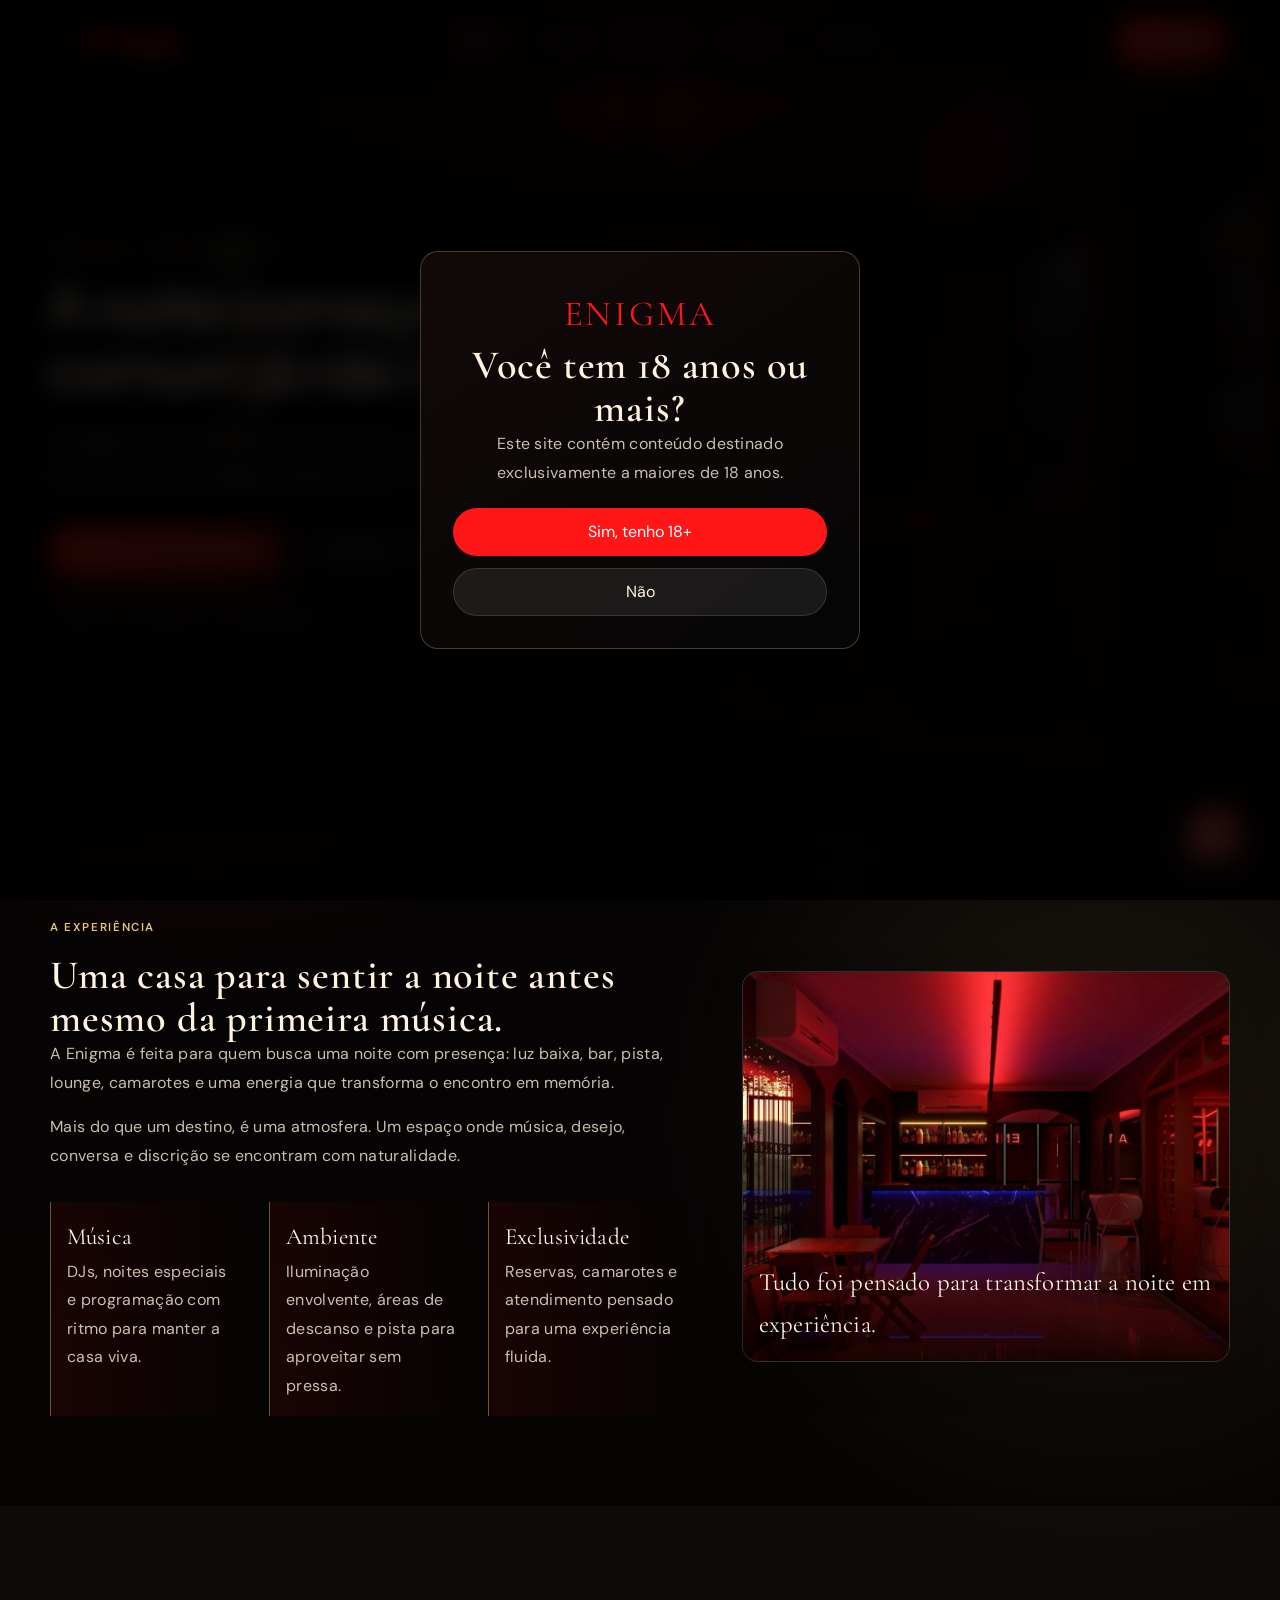
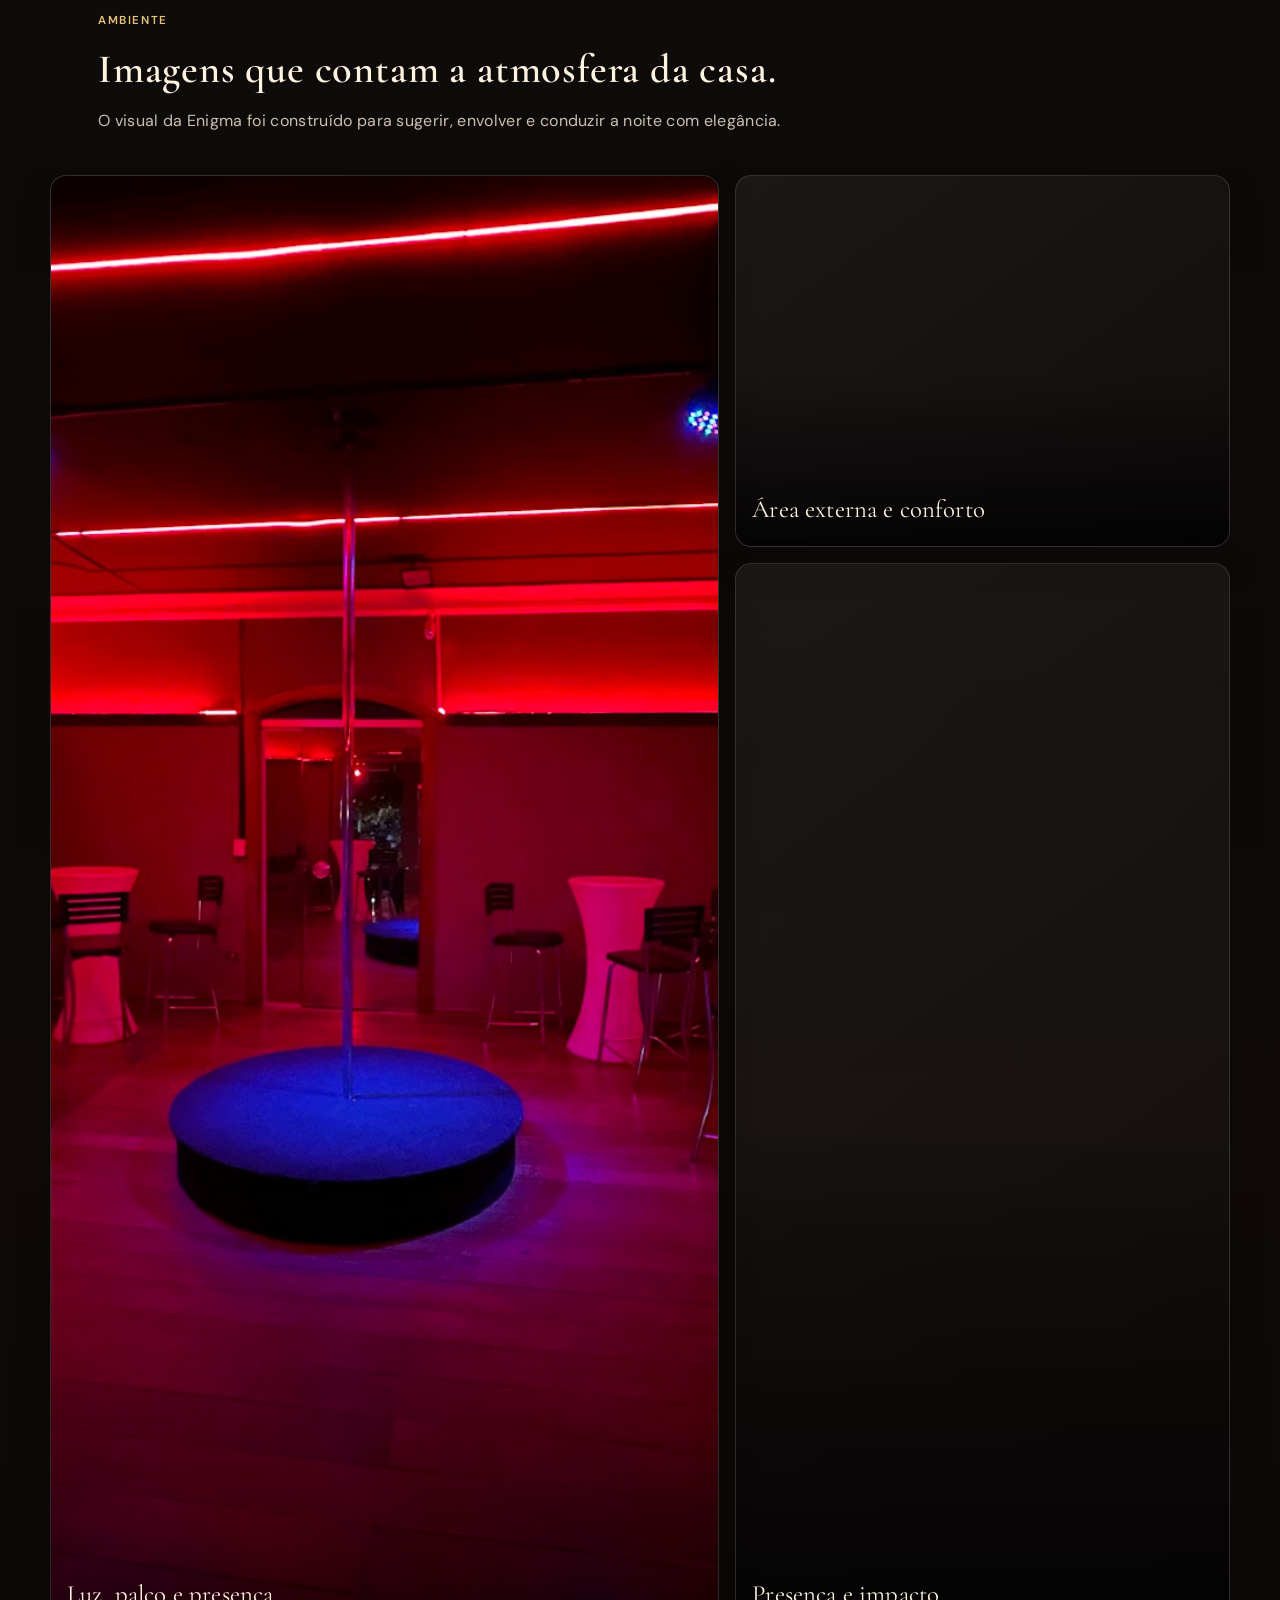
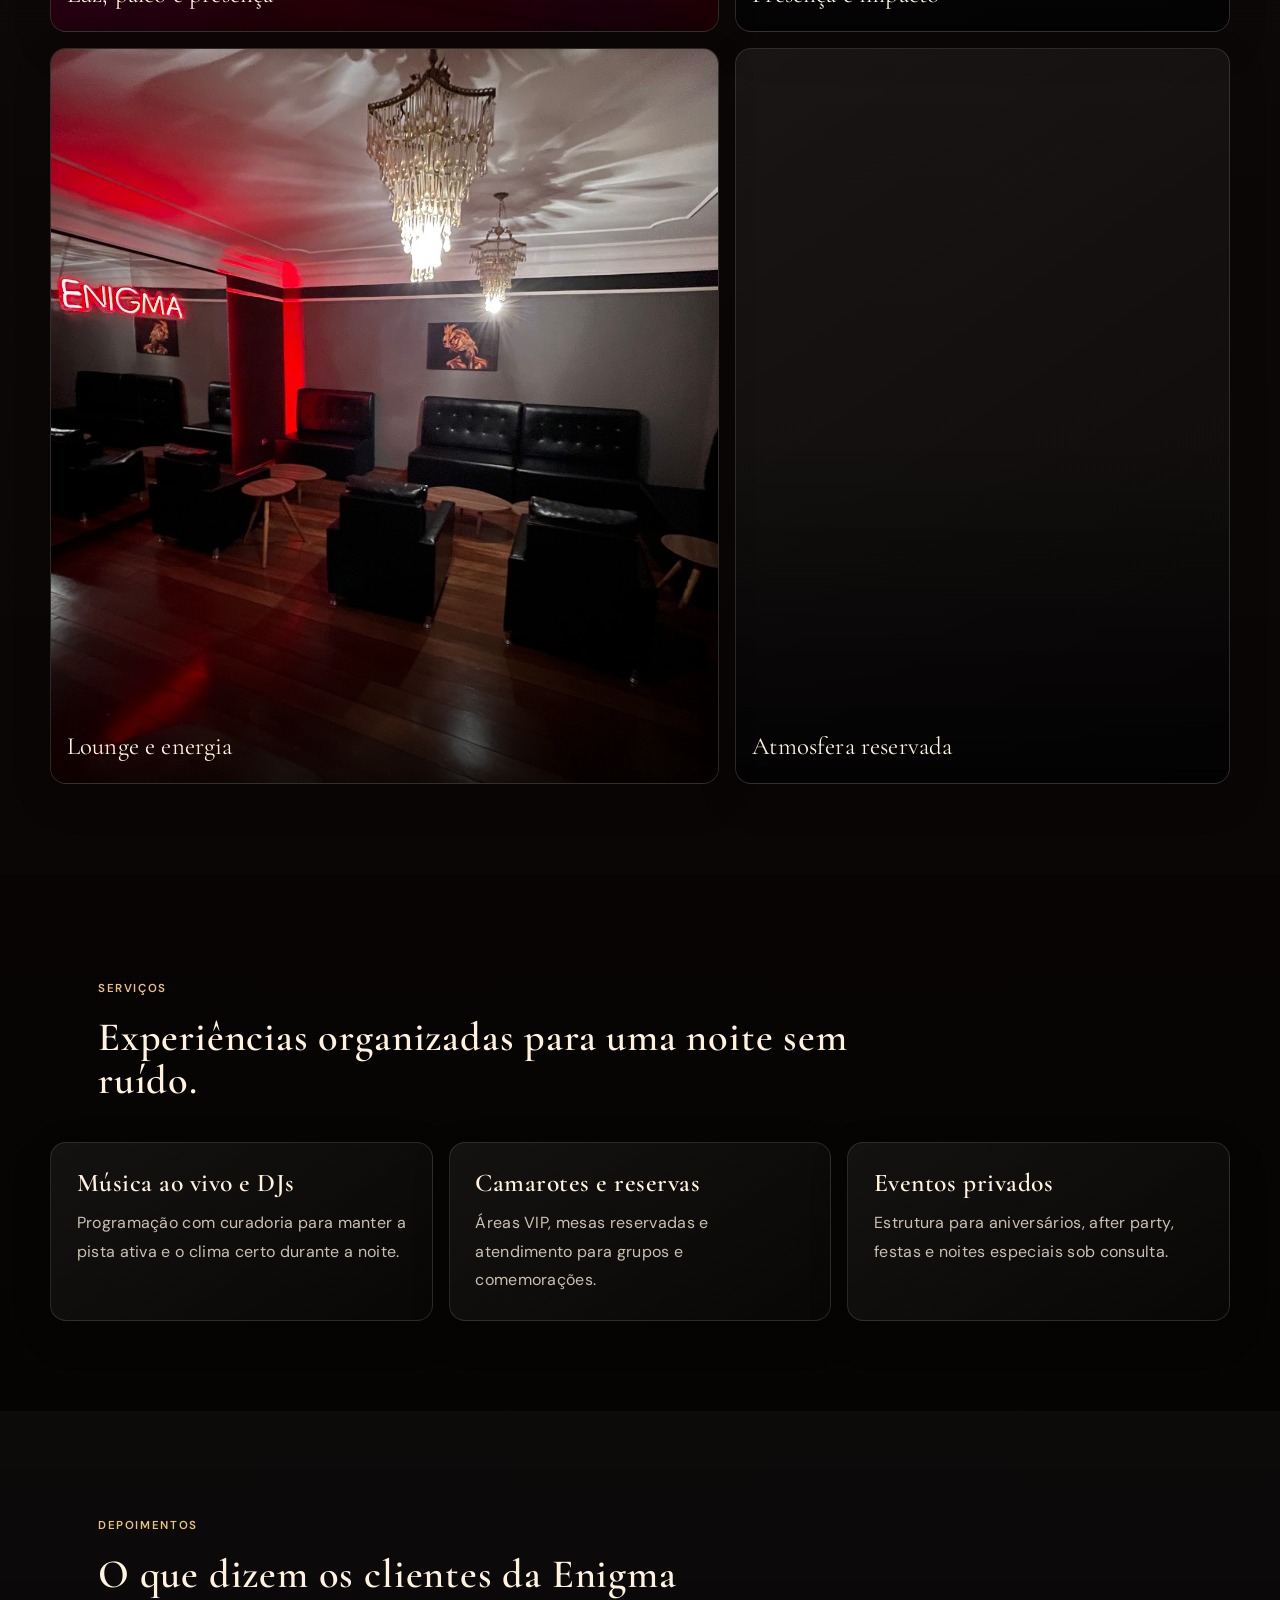
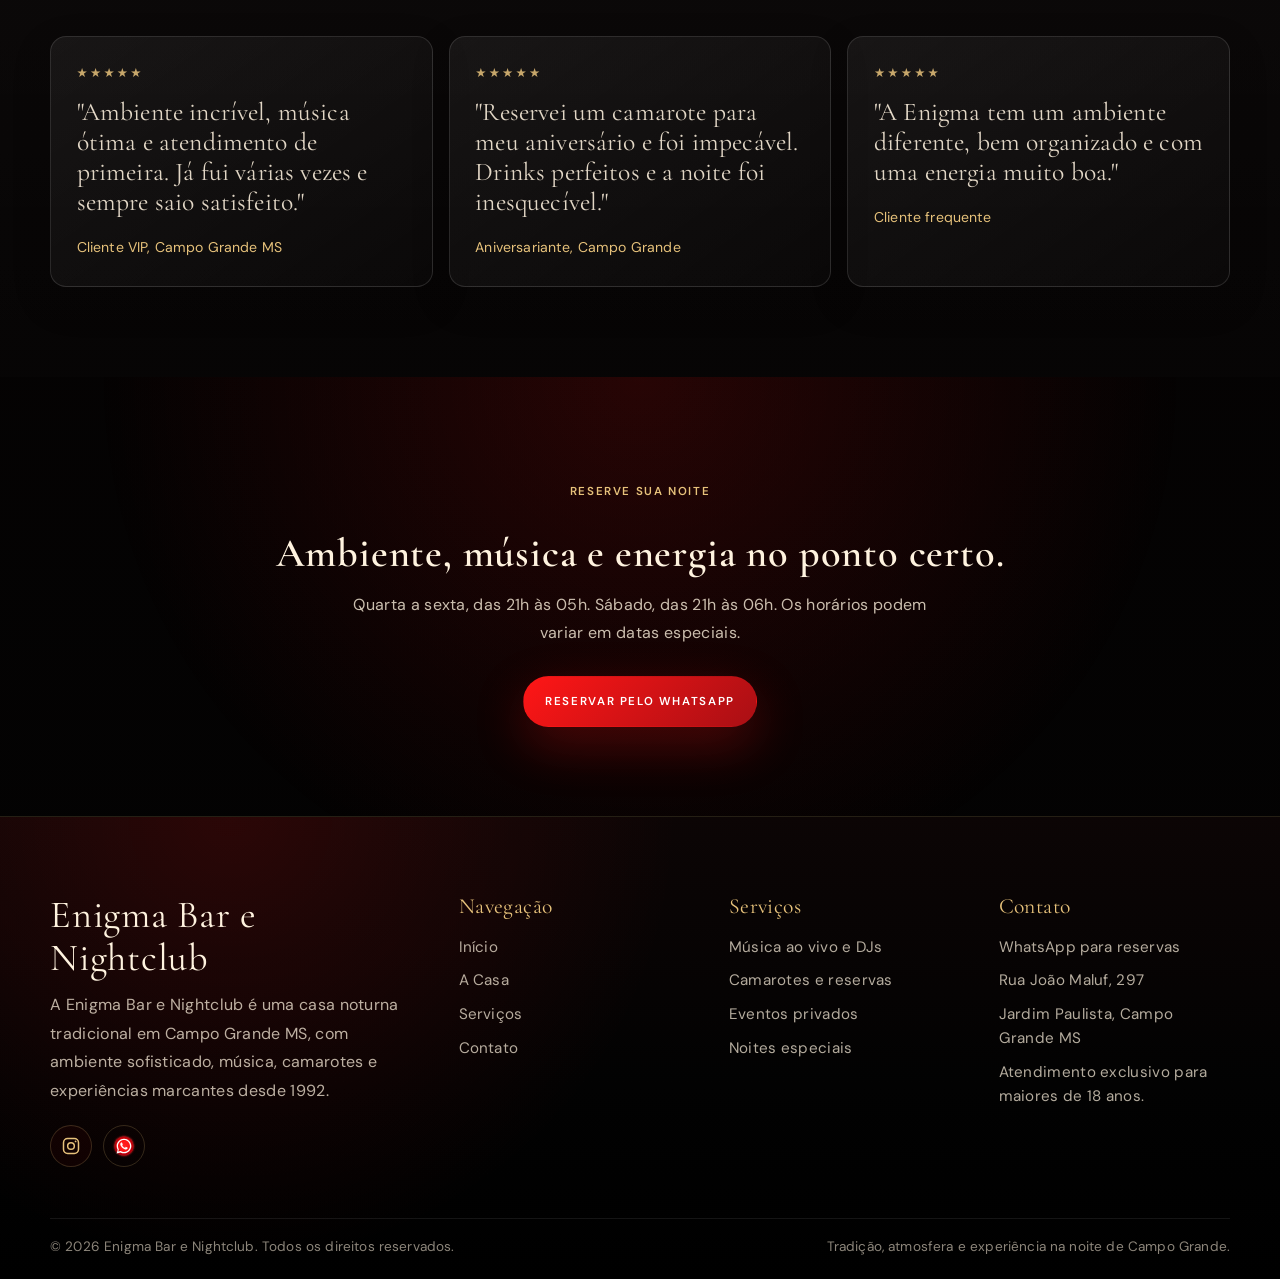
==== index.html @ 5f4a01c6 "Add agenda and admin panel" ====
<!doctype html>
<html lang="pt-BR">
  <head>
    <meta charset="utf-8">
    <meta name="viewport" content="width=device-width, initial-scale=1">
    <title>Enigma Bar e Nightclub | Casa Noturna em Campo Grande MS</title>
    <meta name="description" content="Enigma Bar e Nightclub, casa noturna em Campo Grande MS desde 1992. Ambiente VIP, música ao vivo, camarotes e pista de dança. Reserve pelo WhatsApp.">
    <meta name="keywords" content="casa noturna Campo Grande MS, boate Campo Grande, Enigma nightclub, camarote Campo Grande, música ao vivo Campo Grande">
    <link rel="canonical" href="https://seudominio.com.br/index.html">
    <meta property="og:title" content="Enigma Bar e Nightclub | Casa Noturna em Campo Grande MS">
    <meta property="og:description" content="Desde 1992, referência da vida noturna em Campo Grande MS. Música, ambiente VIP e noites inesquecíveis.">
    <meta property="og:type" content="website">
    <meta property="og:url" content="https://seudominio.com.br/">
    <meta property="og:image" content="https://seudominio.com.br/assets/favicon.png?v=kiss-20260506">
    <meta name="theme-color" content="#050505">
    <link rel="shortcut icon" href="./favicon.ico?v=kiss-20260506">
    <link rel="icon" type="image/x-icon" href="./favicon.ico?v=kiss-20260506">
    <link rel="icon" type="image/png" sizes="1024x1024" href="./assets/favicon.png?v=kiss-20260506">
    <link rel="apple-touch-icon" sizes="1024x1024" href="./assets/apple-touch-icon.png?v=kiss-20260506">
    <link rel="preconnect" href="https://fonts.googleapis.com">
    <link rel="preconnect" href="https://fonts.gstatic.com" crossorigin>
    <link href="https://fonts.googleapis.com/css2?family=Cormorant+Garamond:ital,wght@0,300;0,400;0,600;1,300;1,400&family=DM+Sans:wght@300;400;500;600&display=swap" rel="stylesheet">
    <link rel="preload" as="image" href="assets/images/lounge-letreiro-enigma.jpg">
    <link rel="stylesheet" href="styles.css">
    <script type="application/ld+json">{"@context":"https://schema.org","@type":"NightClub","name":"Enigma Bar e Nightclub","description":"Casa noturna em Campo Grande MS desde 1992. Ambiente VIP, música ao vivo, camarotes e pista de dança.","url":"https://seudominio.com.br/","telephone":"+5565999999999","address":{"@type":"PostalAddress","streetAddress":"Rua João Maluf, 297","addressLocality":"Campo Grande","addressRegion":"MS","postalCode":"79050-290","addressCountry":"BR"},"priceRange":"$$","sameAs":["https://www.instagram.com/enigma.nightclubcg?igsh=Y29ieXZqZmYwdXkz&utm_source=qr"]}</script>
  </head>
  <body data-page="home">
    <a class="skip-link" href="#conteudo">Ir para o conteúdo</a>
    <div id="modal-maioridade" class="modal-maioridade" role="dialog" aria-modal="true" aria-labelledby="modal-titulo"><div class="modal-box"><div class="logo-modal">ENIGMA</div><h2 id="modal-titulo">Você tem 18 anos ou mais?</h2><p>Este site contém conteúdo destinado exclusivamente a maiores de 18 anos.</p><div class="modal-botoes"><button id="btn-sim" class="btn-sim">Sim, tenho 18+</button><button id="btn-nao" class="btn-nao">Não</button></div></div></div>
    <header class="site-header" data-header><div class="container header-inner"><a href="index.html" class="logo" aria-label="Enigma Bar e Nightclub, página inicial"><img src="assets/images/logo-enigma.png" alt="Logo Enigma Bar e Nightclub"></a><button class="nav-toggle" type="button" aria-label="Abrir menu" aria-expanded="false" data-menu-toggle><span></span><span></span><span></span></button><nav class="main-nav" data-menu><a href="index.html" data-nav="home">Início</a><a href="sobre.html" data-nav="sobre">A Casa</a><a href="servicos.html" data-nav="servicos">Serviços</a><a href="agenda.html" data-nav="agenda">Agenda</a><a href="contato.html" data-nav="contato">Contato</a></nav><a class="btn btn-primary header-cta" href="#" data-whatsapp data-message="Olá, quero reservar na Enigma.">Reservar</a></div></header>
    <main id="conteudo">
      <section class="hero" aria-labelledby="hero-title"><div class="hero-media" aria-hidden="true"><img src="assets/images/lounge-letreiro-enigma.jpg" alt="Lounge da Enigma Bar e Nightclub com letreiro iluminado em Campo Grande MS"></div><div class="hero-overlay"></div><div class="container hero-grid"><div class="hero-content reveal"><p class="eyebrow">Desde 1992 • Campo Grande MS</p><h1 id="hero-title">A noite começa quando o comum já não basta.</h1><p class="hero-copy">A Enigma reúne ambiente envolvente, atendimento discreto, música, atmosfera sofisticada e experiências marcantes em Campo Grande MS.</p><div class="hero-actions"><a class="btn btn-primary" href="#" data-whatsapp data-message="Olá, quero reservar pelo WhatsApp na Enigma.">Reservar pelo WhatsApp</a><a class="btn btn-secondary" href="sobre.html">Conheça a casa</a></div><div class="hero-note"><span>Música</span><span>Ambiente</span><span>Exclusividade</span></div></div></div></section>
      <section class="section"><div class="container split"><div class="copy reveal"><p class="eyebrow">A experiência</p><h2>Uma casa para sentir a noite antes mesmo da primeira música.</h2><p>A Enigma é feita para quem busca uma noite com presença: luz baixa, bar, pista, lounge, camarotes e uma energia que transforma o encontro em memória.</p><p>Mais do que um destino, é uma atmosfera. Um espaço onde música, desejo, conversa e discrição se encontram com naturalidade.</p><div class="highlight-row"><div class="highlight"><strong>Música</strong><p>DJs, noites especiais e programação com ritmo para manter a casa viva.</p></div><div class="highlight"><strong>Ambiente</strong><p>Iluminação envolvente, áreas de descanso e pista para aproveitar sem pressa.</p></div><div class="highlight"><strong>Exclusividade</strong><p>Reservas, camarotes e atendimento pensado para uma experiência fluida.</p></div></div></div><div class="visual-card reveal"><img src="assets/images/bar-enigma-vermelho.jpg" alt="Bar da Enigma com iluminação vermelha e balcão iluminado" width="1000" height="800" loading="lazy" decoding="async"><span class="visual-caption">Tudo foi pensado para transformar a noite em experiência.</span></div></div></section>
      <section class="section section-muted"><div class="container"><div class="section-head reveal"><p class="eyebrow">Ambiente</p><h2>Imagens que contam a atmosfera da casa.</h2><p>O visual da Enigma foi construído para sugerir, envolver e conduzir a noite com elegância.</p></div><div class="visual-grid"><div class="visual-card large reveal"><img src="assets/images/palco-luzes-vermelhas.jpg" alt="Palco e pista da Enigma com iluminação vermelha" width="1690" height="1268" loading="lazy" decoding="async"><span class="visual-caption">Luz, palco e presença</span></div><div class="visual-card reveal"><img src="assets/images/patio-piscina-enigma.jpg" alt="Pátio externo da Enigma com piscina e mesas ao ar livre" width="1690" height="1268" loading="lazy" decoding="async"><span class="visual-caption">Área externa e conforto</span></div><div class="visual-card reveal portrait-card"><img src="assets/images/luxury-performance-black.jpeg" alt="Artista em noite temática da Enigma Bar e Nightclub" width="800" height="1000" loading="lazy" decoding="async"><span class="visual-caption">Presença e impacto</span></div><div class="visual-card reveal"><img src="assets/images/lounge-candelabros-enigma.jpg" alt="Lounge interno da Enigma com sofás e lustres" width="1690" height="1268" loading="lazy" decoding="async"><span class="visual-caption">Lounge e energia</span></div><div class="visual-card reveal portrait-card"><img src="assets/images/vip-suite-white.jpeg" alt="Artista em ambiente reservado da Enigma" width="800" height="1000" loading="lazy" decoding="async"><span class="visual-caption">Atmosfera reservada</span></div></div></div></section>
      <section class="section"><div class="container"><div class="section-head reveal"><p class="eyebrow">Serviços</p><h2>Experiências organizadas para uma noite sem ruído.</h2></div><div class="service-grid"><article class="service-card reveal"><h3>Música ao vivo e DJs</h3><p>Programação com curadoria para manter a pista ativa e o clima certo durante a noite.</p></article><article class="service-card reveal"><h3>Camarotes e reservas</h3><p>Áreas VIP, mesas reservadas e atendimento para grupos e comemorações.</p></article><article class="service-card reveal"><h3>Eventos privados</h3><p>Estrutura para aniversários, after party, festas e noites especiais sob consulta.</p></article></div></div></section>
      <section class="section section-muted"><div class="container"><div class="section-head reveal"><p class="eyebrow">Depoimentos</p><h2>O que dizem os clientes da Enigma</h2></div><div class="testimonial-grid"><article class="testimonial-card reveal"><div class="stars">★★★★★</div><blockquote>"Ambiente incrível, música ótima e atendimento de primeira. Já fui várias vezes e sempre saio satisfeito."</blockquote><cite>Cliente VIP, Campo Grande MS</cite></article><article class="testimonial-card reveal"><div class="stars">★★★★★</div><blockquote>"Reservei um camarote para meu aniversário e foi impecável. Drinks perfeitos e a noite foi inesquecível."</blockquote><cite>Aniversariante, Campo Grande</cite></article><article class="testimonial-card reveal"><div class="stars">★★★★★</div><blockquote>"A Enigma tem um ambiente diferente, bem organizado e com uma energia muito boa."</blockquote><cite>Cliente frequente</cite></article></div></div></section>
      <section class="final-cta"><div class="container reveal"><p class="eyebrow">Reserve sua noite</p><h2>Ambiente, música e energia no ponto certo.</h2><p>Quarta a sexta, das 21h às 05h. Sábado, das 21h às 06h. Os horários podem variar em datas especiais.</p><a class="btn btn-primary" href="#" data-whatsapp data-message="Olá, quero reservar minha noite na Enigma.">Reservar pelo WhatsApp</a></div></section>
    </main>
    <footer class="site-footer"><div class="container footer-main"><div class="footer-brand"><h3>Enigma Bar e Nightclub</h3><p>A Enigma Bar e Nightclub é uma casa noturna tradicional em Campo Grande MS, com ambiente sofisticado, música, camarotes e experiências marcantes desde 1992.</p><div class="footer-redes"><a href="https://www.instagram.com/enigma.nightclubcg?igsh=Y29ieXZqZmYwdXkz&utm_source=qr" target="_blank" rel="noopener noreferrer" aria-label="Instagram da Enigma"><svg viewBox="0 0 24 24" aria-hidden="true"><rect x="3" y="3" width="18" height="18" rx="5"></rect><circle cx="12" cy="12" r="4"></circle><circle cx="17.5" cy="6.5" r="1.1"></circle></svg></a><a class="footer-whatsapp" href="https://wa.me/5565999999999" target="_blank" rel="noopener noreferrer" aria-label="WhatsApp da Enigma"><img src="assets/whatsapp-float.svg" alt=""></a></div></div><nav class="footer-col" aria-label="Links principais"><h3>Navegação</h3><a href="index.html">Início</a><a href="sobre.html">A Casa</a><a href="servicos.html">Serviços</a><a href="contato.html">Contato</a></nav><div class="footer-col"><h3>Serviços</h3><p>Música ao vivo e DJs</p><p>Camarotes e reservas</p><p>Eventos privados</p><p>Noites especiais</p></div><div class="footer-col"><h3>Contato</h3><a href="https://wa.me/5565999999999" target="_blank" rel="noopener noreferrer">WhatsApp para reservas</a><p>Rua João Maluf, 297</p><p>Jardim Paulista, Campo Grande MS</p><p>Atendimento exclusivo para maiores de 18 anos.</p></div></div><div class="container footer-bottom"><span>&copy; 2026 Enigma Bar e Nightclub. Todos os direitos reservados.</span><span>Tradição, atmosfera e experiência na noite de Campo Grande.</span></div></footer>
    <a href="https://wa.me/5565999999999?text=Olá%2C%20vim%20pelo%20site%20e%20quero%20mais%20informações%20sobre%20a%20Enigma." class="whatsapp-float" target="_blank" rel="noopener noreferrer" aria-label="Falar no WhatsApp"><img src="assets/whatsapp-float.svg" alt="WhatsApp"></a>
    <script src="script.js" defer></script>
  </body>
</html>
---- styles.css ----
:root {
  --bg: #050505;
  --bg-soft: #0b0707;
  --panel: rgba(16, 10, 10, 0.78);
  --panel-strong: rgba(28, 12, 12, 0.88);
  --red: #ff1616;
  --red-deep: #7c070b;
  --gold: #e7c27b;
  --cream: #fff3df;
  --muted: #cdbfb7;
  --line: rgba(255, 255, 255, 0.12);
  --shadow: 0 22px 58px rgba(0, 0, 0, 0.42);
  --radius: 16px;
  --font-titulo: "Cormorant Garamond", Georgia, serif;
  --font-texto: "DM Sans", system-ui, sans-serif;
  --font-display: var(--font-titulo);
  --font-body: var(--font-texto);
}

* { box-sizing: border-box; }
html { scroll-behavior: smooth; }
body {
  margin: 0;
  background:
    radial-gradient(circle at 16% 8%, rgba(255, 22, 22, .2), transparent 30rem),
    radial-gradient(circle at 86% 18%, rgba(231, 194, 123, .1), transparent 28rem),
    linear-gradient(180deg, #020202, #0b0505 45%, #020202);
  color: var(--cream);
  font-family: var(--font-body);
  font-weight: 400;
  letter-spacing: .01em;
  line-height: 1.7;
  overflow-x: hidden;
}

body::before {
  content: "";
  position: fixed;
  inset: 0;
  z-index: -3;
  background-image:
    linear-gradient(rgba(255,255,255,.026) 1px, transparent 1px),
    linear-gradient(90deg, rgba(255,255,255,.02) 1px, transparent 1px);
  background-size: 84px 84px;
  mask-image: linear-gradient(180deg, rgba(0,0,0,.8), transparent 78%);
}

body::after {
  content: "";
  position: fixed;
  inset: 0;
  z-index: -2;
  pointer-events: none;
  background: radial-gradient(circle at 50% 12%, rgba(255,22,22,.12), transparent 30rem);
}

img { max-width: 100%; display: block; }
a { color: inherit; text-decoration: none; }
button, input, select, textarea { font: inherit; }

.skip-link {
  position: fixed;
  left: 1rem;
  top: 1rem;
  z-index: 10001;
  transform: translateY(-160%);
  background: var(--cream);
  color: var(--bg);
  border-radius: 999px;
  padding: .7rem 1rem;
}
.skip-link:focus { transform: translateY(0); }

.container { width: min(100% - 2rem, 1180px); margin-inline: auto; }

.site-header {
  position: fixed;
  inset: 0 0 auto;
  z-index: 999;
  background: rgba(4, 4, 4, .72);
  border-bottom: 1px solid rgba(255,255,255,.08);
  backdrop-filter: blur(18px);
  transition: background .25s ease, box-shadow .25s ease;
}
.site-header.is-scrolled { background: rgba(3,3,3,.96); box-shadow: 0 12px 34px rgba(0,0,0,.42); }
.header-inner { min-height: 82px; display: flex; align-items: center; justify-content: space-between; gap: 1rem; transition: min-height .25s ease; }
.site-header.is-scrolled .header-inner { min-height: 62px; }
.logo {
  width: 174px;
  height: 58px;
  overflow: hidden;
  position: relative;
  flex: 0 0 auto;
  transition: width .25s ease, height .25s ease;
}
.logo img {
  position: absolute;
  left: 0;
  top: 50%;
  width: 174px;
  height: 174px;
  object-fit: contain;
  transform: translateY(-50%);
  filter: drop-shadow(0 0 18px rgba(255,22,22,.24));
  transition: width .25s ease, height .25s ease;
}
.site-header.is-scrolled .logo { width: 130px; height: 44px; }
.site-header.is-scrolled .logo img { width: 130px; height: 130px; }

.main-nav { display: none; align-items: center; gap: .35rem; }
.main-nav a, .btn, .label, .eyebrow, .small-text {
  font-family: var(--font-body);
  font-weight: 600;
  letter-spacing: .14em;
  text-transform: uppercase;
  font-size: .72rem;
}
.main-nav a {
  min-height: 44px;
  display: inline-flex;
  align-items: center;
  border-radius: 999px;
  padding: .55rem .9rem;
  color: rgba(255,243,223,.72);
  font-weight: 500;
  transition: color .2s ease, background .2s ease;
}
.main-nav a:hover, .main-nav a.is-active { color: white; background: rgba(255,22,22,.13); }
.nav-toggle {
  width: 48px;
  height: 48px;
  display: inline-grid;
  place-content: center;
  gap: 5px;
  border: 1px solid var(--line);
  border-radius: 14px;
  background: rgba(255,255,255,.05);
  color: var(--cream);
}
.nav-toggle span { width: 22px; height: 2px; background: currentColor; }
.header-cta { display: none; }

.btn {
  min-height: 50px;
  display: inline-flex;
  align-items: center;
  justify-content: center;
  border: 1px solid transparent;
  border-radius: 999px;
  padding: .9rem 1.35rem;
  font-weight: 600;
  cursor: pointer;
  position: relative;
  overflow: hidden;
  transition: transform .22s ease, box-shadow .22s ease, border-color .22s ease;
}
.btn::after {
  content: "";
  position: absolute;
  inset: 0;
  transform: translateX(-120%) skewX(-18deg);
  background: linear-gradient(90deg, transparent, rgba(255,255,255,.26), transparent);
  transition: transform .7s ease;
}
.btn:hover { transform: translateY(-2px); }
.btn:hover::after { transform: translateX(120%) skewX(-18deg); }
.btn-primary { background: linear-gradient(135deg, var(--red), #a90f14); color: white; box-shadow: 0 18px 50px rgba(255,22,22,.26); }
.btn-secondary { border-color: rgba(231,194,123,.46); color: var(--cream); background: rgba(255,255,255,.035); }

.hero, .page-hero {
  min-height: 92svh;
  position: relative;
  display: grid;
  align-items: center;
  overflow: hidden;
  padding: 8rem 0 5rem;
}
.page-hero { min-height: 62svh; align-items: end; }
.hero-media, .page-hero-media, .hero-overlay, .page-hero-media::after { position: absolute; inset: 0; }
.hero-media img, .page-hero-media img {
  width: 100%;
  height: 100%;
  object-fit: cover;
  object-position: center;
  transform: scale(1.025);
  filter: saturate(1.05) contrast(1.08);
}
.hero-overlay, .page-hero-media::after {
  content: "";
  background:
    linear-gradient(90deg, rgba(3,3,3,.96), rgba(3,3,3,.72) 46%, rgba(3,3,3,.32)),
    linear-gradient(0deg, rgba(3,3,3,.96), transparent 56%);
}
.hero::after, .page-hero::after {
  content: "";
  position: absolute;
  inset: auto 0 0;
  height: 1px;
  background: linear-gradient(90deg, transparent, rgba(231,194,123,.55), transparent);
}
.hero-grid { position: relative; z-index: 1; display: grid; gap: 2rem; max-width: 780px; }
.hero-content, .page-hero-content { position: relative; z-index: 1; max-width: 780px; }
.eyebrow { margin: 0 0 1rem; color: var(--gold); font-weight: 600; }
h1, h2, h3, .logo-text, .hero-title {
  margin: 0;
  font-family: var(--font-display);
  letter-spacing: .02em;
  color: var(--cream);
}
h1 {
  max-width: 890px;
  font-family: var(--font-body);
  font-size: clamp(2.35rem, 4.6vw, 4.65rem);
  line-height: 1.08;
  font-weight: 600;
  font-style: normal;
  letter-spacing: -.02em;
}
h2 {
  font-size: clamp(2.1rem, 3.15vw, 3.45rem);
  line-height: 1.07;
  font-weight: 600;
}
h3 {
  font-size: clamp(1.45rem, 2vw, 2.05rem);
  line-height: 1.12;
  font-weight: 600;
}
p {
  font-family: var(--font-body);
  font-weight: 400;
  line-height: 1.7;
  letter-spacing: .02em;
}
p { margin: 0; color: rgba(255,243,223,.78); font-size: 1rem; line-height: 1.78; }
.hero-copy, .page-hero-content p:not(.eyebrow) { max-width: 680px; margin-top: 1.25rem; font-size: clamp(1.02rem, 1.7vw, 1.22rem); color: rgba(255,243,223,.84); }
.hero-actions { display: flex; flex-wrap: wrap; gap: .85rem; margin-top: 2rem; }
.hero-note { display: flex; flex-wrap: wrap; gap: .65rem; margin-top: 1.4rem; }
.hero-note span {
  border: 1px solid rgba(231,194,123,.32);
  border-radius: 999px;
  padding: .45rem .75rem;
  color: rgba(255,243,223,.8);
  background: rgba(0,0,0,.32);
  font-size: .78rem;
  font-weight: 400;
}

.section { padding: clamp(4.5rem, 7vw, 6.5rem) 0; position: relative; }
.section-muted { background: linear-gradient(180deg, rgba(255,255,255,.032), rgba(255,255,255,.01)); }
.section-red { background: linear-gradient(135deg, rgba(88,7,13,.8), rgba(5,5,5,.96)); }
.section-head { max-width: 760px; margin-bottom: 2.5rem; }
.section-head p { margin-top: 1rem; }
.split { display: grid; gap: clamp(2rem, 4vw, 3rem); align-items: center; }
.copy { max-width: 720px; }
.copy p + p { margin-top: 1rem; }
.highlight-row { display: grid; gap: .8rem; margin-top: 2rem; }
.highlight {
  padding: 1rem;
  border-left: 1px solid rgba(231,194,123,.45);
  background: linear-gradient(90deg, rgba(255,22,22,.08), transparent);
}
.highlight strong { display: block; color: var(--cream); font-family: var(--font-display); font-size: 1.45rem; font-weight: 400; }

.visual-grid { display: grid; gap: 1rem; }
.visual-card, .service-card, .testimonial-card, .contact-card, .history-card, .map-card {
  border: 1px solid var(--line);
  border-radius: var(--radius);
  background: linear-gradient(145deg, rgba(255,255,255,.06), rgba(255,255,255,.016));
  box-shadow: 0 14px 38px rgba(0,0,0,.18);
  overflow: hidden;
  position: relative;
}
.visual-card::before, .service-card::before, .testimonial-card::before, .contact-card::before, .history-card::before {
  content: "";
  position: absolute;
  inset: 0;
  pointer-events: none;
  background: linear-gradient(135deg, rgba(231,194,123,.14), transparent 42%, rgba(255,22,22,.08));
  opacity: 0;
  transition: opacity .2s ease;
}
.visual-card:hover::before, .service-card:hover::before, .testimonial-card:hover::before, .contact-card:hover::before, .history-card:hover::before { opacity: 1; }
.visual-card { min-height: 360px; }
.visual-card img { width: 100%; height: 100%; object-fit: cover; transition: transform .35s ease; }
.visual-card.portrait-card img { object-position: center top; }
.visual-card:hover img { transform: scale(1.025); }
.visual-card.large { min-height: 560px; }
.visual-caption {
  position: absolute;
  left: 1rem;
  right: 1rem;
  bottom: 1rem;
  z-index: 1;
  font-family: var(--font-display);
  font-size: 1.55rem;
  color: var(--cream);
}
.visual-card::after { content: ""; position: absolute; inset: 0; background: linear-gradient(0deg, rgba(0,0,0,.78), transparent 48%); }

.service-grid, .testimonial-grid, .hours-grid { display: grid; gap: 1rem; }
.service-card, .testimonial-card, .contact-card, .history-card { padding: clamp(1.15rem, 2vw, 1.6rem); transition: border-color .2s ease, background .2s ease; }
.service-card:hover, .testimonial-card:hover, .contact-card:hover, .history-card:hover { border-color: rgba(231,194,123,.35); background: linear-gradient(145deg, rgba(255,255,255,.07), rgba(255,255,255,.02)); }
.service-card p, .testimonial-card p { margin-top: .75rem; }
.stars { color: var(--gold); letter-spacing: .18em; font-size: .78rem; margin-bottom: .8rem; opacity: .85; }
blockquote { margin: 0 0 1rem; font-family: var(--font-display); color: rgba(255,243,223,.88); font-size: clamp(1.35rem, 2vw, 1.8rem); line-height: 1.18; }
cite { color: var(--gold); font-style: normal; font-size: .88rem; }

.final-cta { text-align: center; padding: clamp(4.5rem, 7vw, 6.5rem) 0; background: radial-gradient(circle at 50% 0%, rgba(255,22,22,.14), transparent 34rem); }
.final-cta p { max-width: 620px; margin: 1rem auto 1.8rem; }

.hours-grid { margin-top: 1.5rem; }
.hour-item { display: flex; justify-content: space-between; gap: 1rem; padding: 1rem 0; border-bottom: 1px solid rgba(255,255,255,.09); }
.hour-item strong { color: var(--cream); font-weight: 500; }
.hour-item span { color: var(--gold); }
.contact-form label { display: block; margin: .8rem 0 .3rem; color: rgba(255,243,223,.72); font-size: .82rem; letter-spacing: .1em; text-transform: uppercase; }
.contact-form input, .contact-form select, .contact-form textarea {
  width: 100%;
  border: 1px solid var(--line);
  border-radius: 12px;
  background: rgba(0,0,0,.36);
  color: var(--cream);
  padding: .9rem;
  outline: 0;
}
.contact-form button { width: 100%; margin-top: 1rem; }
.map-card { min-height: 400px; }
.map-card iframe { width: 100%; min-height: 400px; border: 0; display: block; filter: grayscale(.15) contrast(1.04); }

.site-footer {
  padding: clamp(3.5rem, 6vw, 5rem) 0 1.25rem;
  border-top: 1px solid rgba(231,194,123,.16);
  background:
    radial-gradient(circle at 18% 0%, rgba(255,22,22,.13), transparent 28rem),
    linear-gradient(180deg, rgba(12,5,5,.98), #020202 58%, #000);
}
.footer-main {
  display: grid;
  grid-template-columns: minmax(260px, 1.2fr) repeat(3, minmax(160px, .75fr));
  gap: clamp(1.6rem, 3vw, 2.8rem);
  align-items: start;
}
.footer-brand h3 {
  margin: 0;
  font-family: var(--font-display);
  font-size: clamp(1.8rem, 3vw, 2.55rem);
  font-weight: 400;
  color: var(--cream);
}
.footer-brand p {
  max-width: 420px;
  margin: .7rem 0 0;
  color: rgba(255,243,223,.72);
}
.footer-col {
  display: grid;
  gap: .58rem;
  align-content: start;
}
.footer-col h3 {
  margin: 0 0 .45rem;
  font-family: var(--font-display);
  font-size: 1.35rem;
  font-weight: 400;
  color: var(--gold);
}
.footer-col a,
.footer-col p {
  margin: 0;
  color: rgba(255,243,223,.7);
  font-size: .95rem;
  line-height: 1.6;
}
.footer-col a:hover {
  color: #fff;
}
.footer-redes {
  display: flex;
  flex-wrap: wrap;
  gap: .7rem;
  margin-top: 1.25rem;
}
.footer-redes a {
  width: 42px;
  height: 42px;
  display: grid;
  place-items: center;
  border: 1px solid rgba(231,194,123,.2);
  border-radius: 50%;
  color: var(--gold);
  background: rgba(255,22,22,.045);
  font-size: .72rem;
  font-weight: 600;
  letter-spacing: .08em;
  transition: transform .18s ease, border-color .18s ease, color .18s ease, background .18s ease;
}
.footer-redes a:hover {
  transform: translateY(-2px);
  border-color: rgba(255,22,22,.5);
  color: #fff;
  background: rgba(255,22,22,.09);
}
.footer-redes svg {
  width: 20px;
  height: 20px;
  fill: none;
  stroke: currentColor;
  stroke-width: 1.8;
}
.footer-redes svg circle:last-child {
  fill: currentColor;
  stroke: none;
}
.footer-redes img {
  width: 30px;
  height: 30px;
  object-fit: contain;
}
.footer-redes .footer-whatsapp {
  color: #fff;
  background: transparent;
}
.footer-bottom {
  display: flex;
  flex-wrap: wrap;
  justify-content: space-between;
  gap: .75rem;
  margin-top: clamp(2rem, 4vw, 3.25rem);
  padding-top: 1rem;
  border-top: 1px solid rgba(255,255,255,.08);
  color: rgba(255,243,223,.55);
  font-size: .85rem;
}

.whatsapp-float {
  position: fixed;
  right: 22px;
  bottom: 22px;
  z-index: 9999;
  width: 88px;
  height: 88px;
  display: block;
  background: transparent;
  box-shadow: none;
  animation: whatsapp-breathe 3.8s ease-in-out infinite;
  transition: transform .2s ease;
}
.whatsapp-float::before {
  content: "";
  position: absolute;
  inset: 22%;
  z-index: -1;
  border-radius: 50%;
  background: rgba(255, 22, 22, .08);
  box-shadow: 0 0 18px rgba(255, 22, 22, .2);
  animation: whatsapp-halo 3.8s ease-in-out infinite;
}
.whatsapp-float img {
  width: 100%;
  height: 100%;
  display: block;
  object-fit: contain;
  filter: drop-shadow(0 8px 16px rgba(255,22,22,.14));
}
.whatsapp-float:hover { transform: translateY(-1px) scale(1.015); }
@keyframes whatsapp-breathe {
  0%, 100% { transform: scale(1); }
  50% { transform: scale(1.012); }
}
@keyframes whatsapp-halo {
  0%, 100% { opacity: .18; transform: scale(.9); }
  50% { opacity: .45; transform: scale(1.02); }
}

.modal-maioridade { position: fixed; inset: 0; z-index: 10000; display: none; align-items: center; justify-content: center; padding: 1rem; background: rgba(0,0,0,.86); backdrop-filter: blur(12px); }
.modal-box { width: min(100%, 440px); padding: 2rem; border: 1px solid rgba(231,194,123,.28); border-radius: 18px; background: linear-gradient(145deg, #120909, #050505); text-align: center; box-shadow: var(--shadow); }
.modal-box > img,
.modal-kiss { display: none !important; }
.logo-modal { color: var(--red); font-family: var(--font-display); font-size: 2.2rem; font-weight: 400; letter-spacing: .08em; }
.modal-botoes { display: grid; gap: .75rem; margin-top: 1.3rem; }
.btn-sim, .btn-nao { min-height: 48px; border-radius: 999px; border: 0; cursor: pointer; }
.btn-sim { background: var(--red); color: white; }
.btn-nao { background: rgba(255,255,255,.08); color: var(--cream); border: 1px solid var(--line); }

.reveal { opacity: 0; transform: translateY(12px); transition: opacity .42s ease, transform .42s ease; }
.reveal.is-visible { opacity: 1; transform: translateY(0); }

@media (max-width: 899px) {
  .main-nav {
    position: fixed;
    top: 82px;
    left: 1rem;
    right: 1rem;
    display: grid;
    padding: .7rem;
    border: 1px solid var(--line);
    border-radius: 16px;
    background: rgba(5,5,5,.97);
    box-shadow: var(--shadow);
    opacity: 0;
    transform: translateY(-12px);
    pointer-events: none;
    transition: opacity .2s ease, transform .2s ease;
  }
  .main-nav.is-open { opacity: 1; transform: translateY(0); pointer-events: auto; }
  .main-nav a { border-radius: 12px; padding: .9rem; }
}

@media (min-width: 680px) {
  .highlight-row, .service-grid, .testimonial-grid { grid-template-columns: repeat(3, minmax(0, 1fr)); }
  .visual-grid { grid-template-columns: 1.15fr .85fr; }
  .visual-card.large { grid-row: span 2; }
  .hours-grid { grid-template-columns: repeat(2, minmax(0, 1fr)); column-gap: 2rem; }
}

@media (min-width: 900px) {
  .nav-toggle { display: none; }
  .main-nav { display: flex; }
  .header-cta { display: inline-flex; }
  .hero-grid { grid-template-columns: minmax(0, 780px); }
  .split { grid-template-columns: minmax(0, .95fr) minmax(320px, .72fr); }
  .contact-layout { grid-template-columns: minmax(0, .9fr) minmax(340px, .66fr); display: grid; gap: 2rem; align-items: start; }
  .section-head, .hero-grid, .page-hero-content { margin-left: clamp(0rem, 4vw, 3rem); }
}

@media (max-width: 899px) {
  .footer-main { grid-template-columns: repeat(2, minmax(0, 1fr)); }
}

@media (max-width: 520px) {
  .logo { width: 138px; height: 48px; }
  .logo img { width: 138px; height: 138px; }
  .site-header.is-scrolled .logo { width: 116px; height: 40px; }
  .site-header.is-scrolled .logo img { width: 116px; height: 116px; }
  .hero-actions .btn { width: 100%; }
  .footer-main { grid-template-columns: 1fr; }
  .footer-bottom { display: grid; }
  .whatsapp-float { right: 12px; bottom: 12px; width: 78px; height: 78px; }
}

@media (prefers-reduced-motion: reduce) {
  *, *::before, *::after { scroll-behavior: auto !important; animation-duration: .01ms !important; transition-duration: .01ms !important; }
  .reveal { opacity: 1; transform: none; }
}
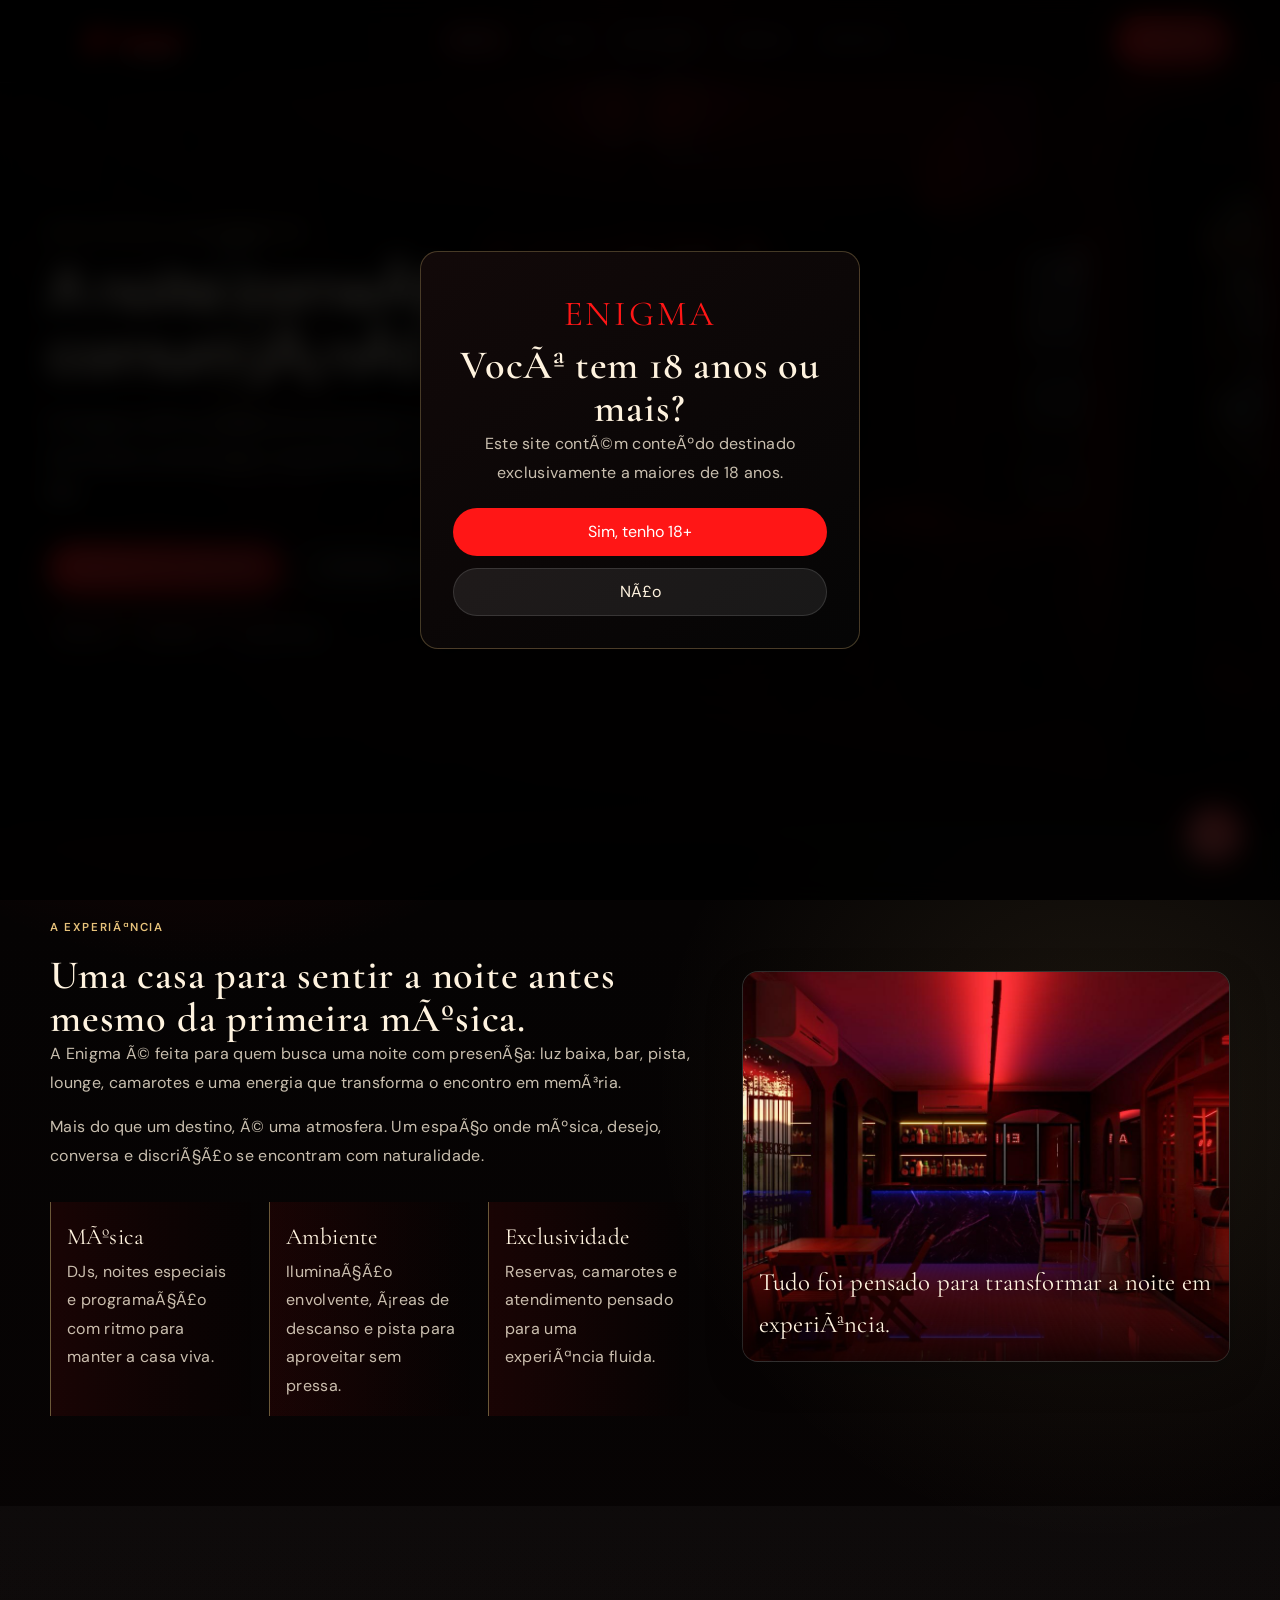
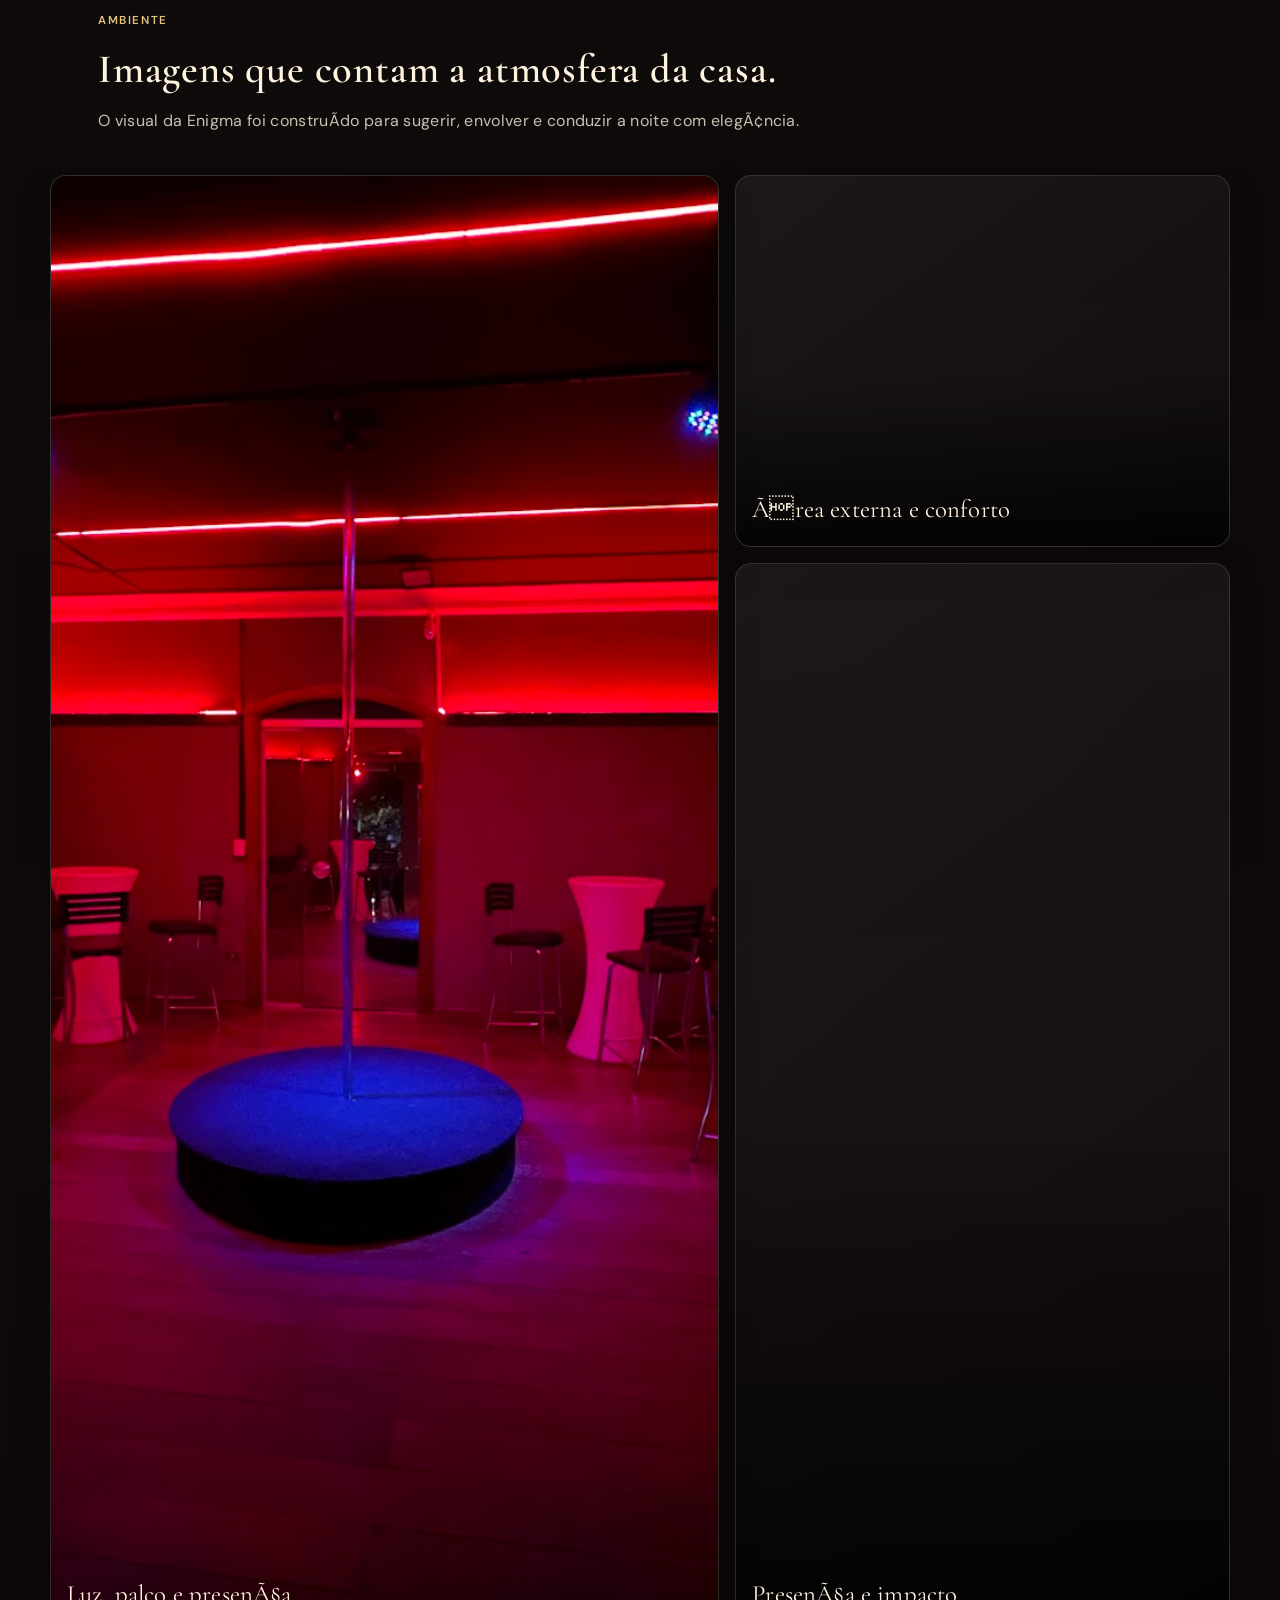
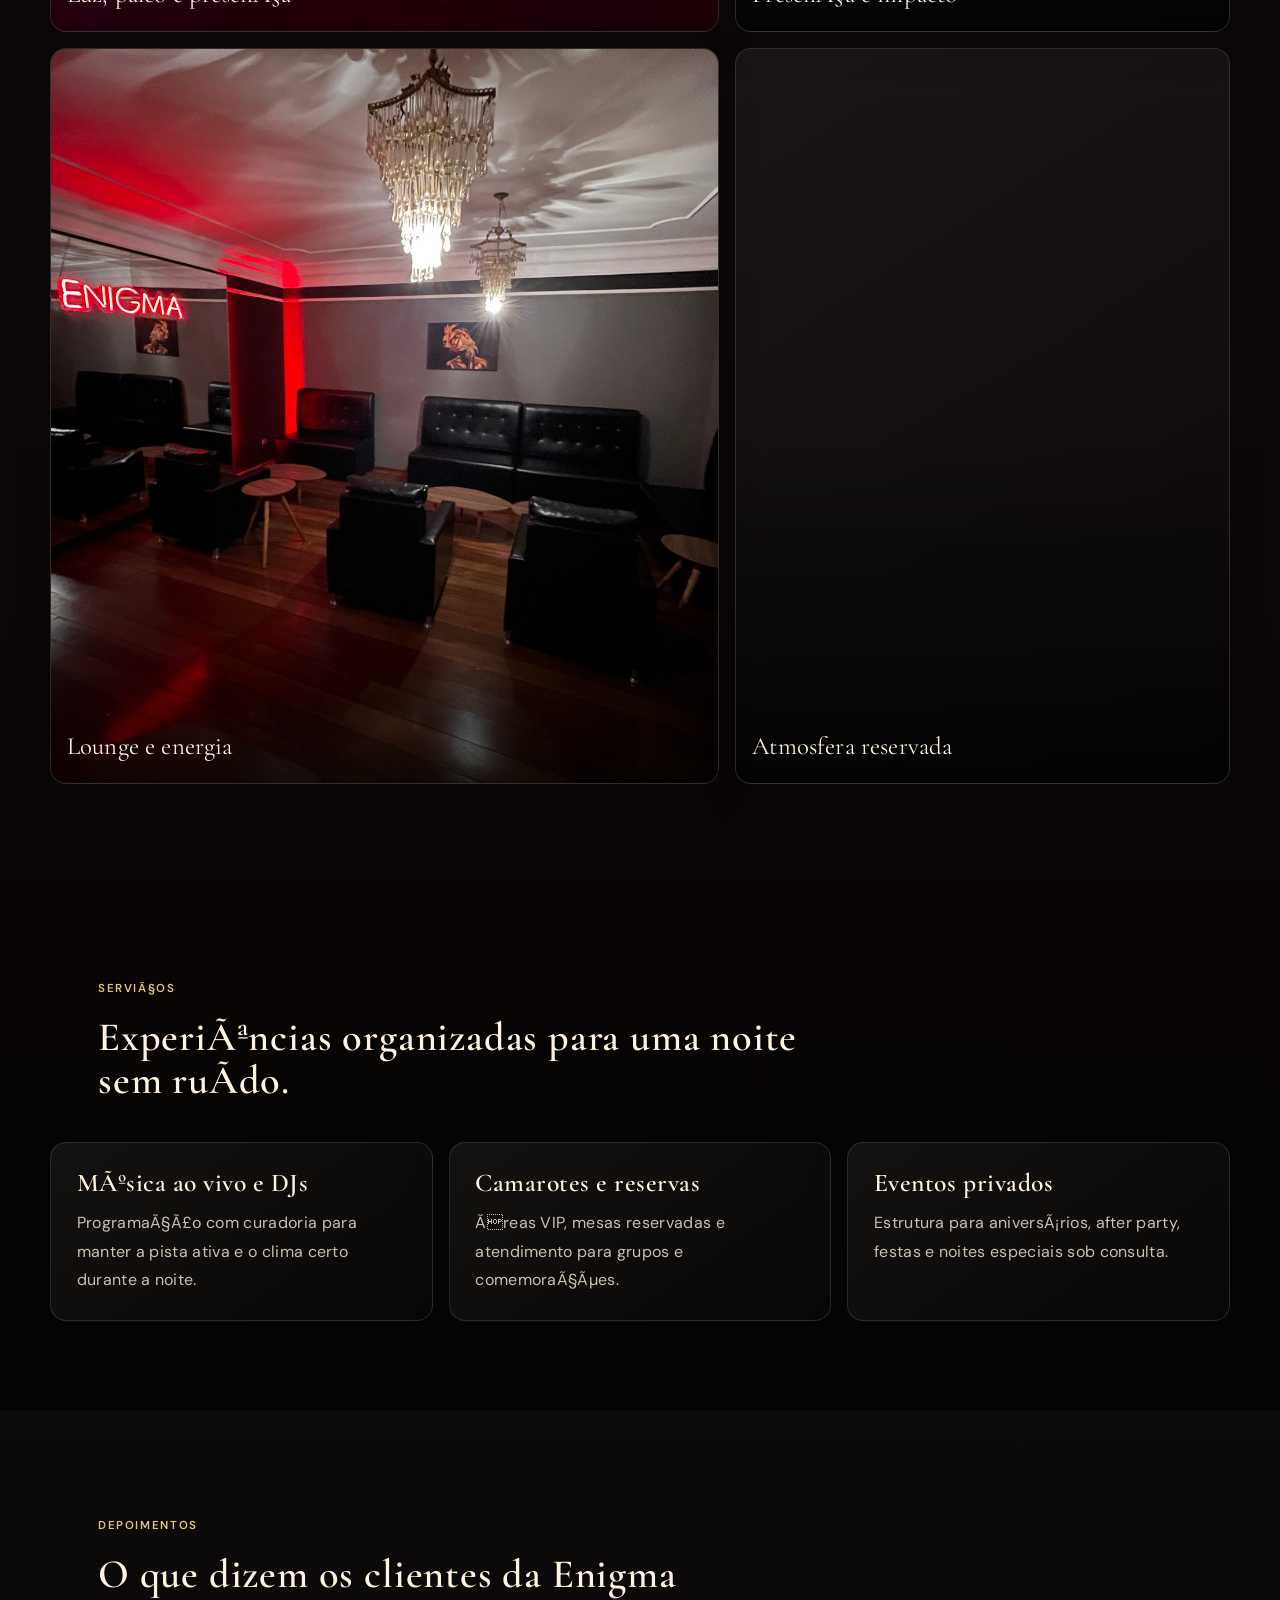
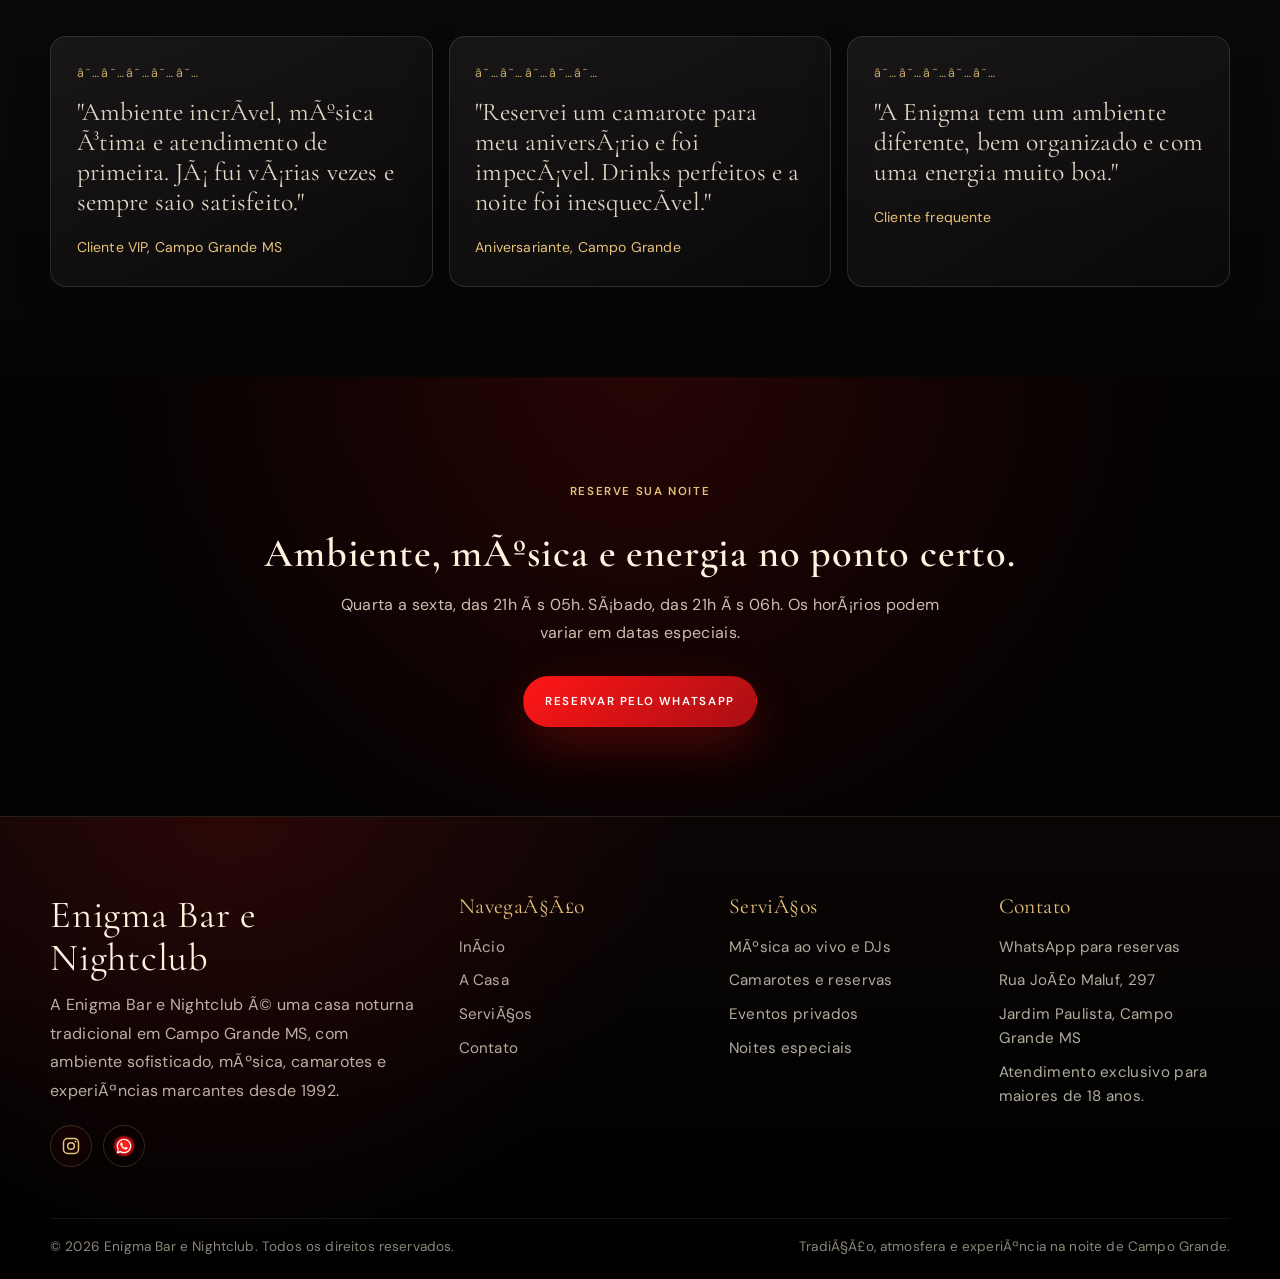
==== commit 37438d39: "Add HostGator PHP agenda and admin" ====
--- a/index.html
+++ b/index.html
@@ -4,11 +4,11 @@
     <meta charset="utf-8">
     <meta name="viewport" content="width=device-width, initial-scale=1">
     <title>Enigma Bar e Nightclub | Casa Noturna em Campo Grande MS</title>
-    <meta name="description" content="Enigma Bar e Nightclub, casa noturna em Campo Grande MS desde 1992. Ambiente VIP, música ao vivo, camarotes e pista de dança. Reserve pelo WhatsApp.">
-    <meta name="keywords" content="casa noturna Campo Grande MS, boate Campo Grande, Enigma nightclub, camarote Campo Grande, música ao vivo Campo Grande">
+    <meta name="description" content="Enigma Bar e Nightclub, casa noturna em Campo Grande MS desde 1992. Ambiente VIP, mÃºsica ao vivo, camarotes e pista de danÃ§a. Reserve pelo WhatsApp.">
+    <meta name="keywords" content="casa noturna Campo Grande MS, boate Campo Grande, Enigma nightclub, camarote Campo Grande, mÃºsica ao vivo Campo Grande">
     <link rel="canonical" href="https://seudominio.com.br/index.html">
     <meta property="og:title" content="Enigma Bar e Nightclub | Casa Noturna em Campo Grande MS">
-    <meta property="og:description" content="Desde 1992, referência da vida noturna em Campo Grande MS. Música, ambiente VIP e noites inesquecíveis.">
+    <meta property="og:description" content="Desde 1992, referÃªncia da vida noturna em Campo Grande MS. MÃºsica, ambiente VIP e noites inesquecÃ­veis.">
     <meta property="og:type" content="website">
     <meta property="og:url" content="https://seudominio.com.br/">
     <meta property="og:image" content="https://seudominio.com.br/assets/favicon.png?v=kiss-20260506">
@@ -22,22 +22,22 @@
     <link href="https://fonts.googleapis.com/css2?family=Cormorant+Garamond:ital,wght@0,300;0,400;0,600;1,300;1,400&family=DM+Sans:wght@300;400;500;600&display=swap" rel="stylesheet">
     <link rel="preload" as="image" href="assets/images/lounge-letreiro-enigma.jpg">
     <link rel="stylesheet" href="styles.css">
-    <script type="application/ld+json">{"@context":"https://schema.org","@type":"NightClub","name":"Enigma Bar e Nightclub","description":"Casa noturna em Campo Grande MS desde 1992. Ambiente VIP, música ao vivo, camarotes e pista de dança.","url":"https://seudominio.com.br/","telephone":"+5565999999999","address":{"@type":"PostalAddress","streetAddress":"Rua João Maluf, 297","addressLocality":"Campo Grande","addressRegion":"MS","postalCode":"79050-290","addressCountry":"BR"},"priceRange":"$$","sameAs":["https://www.instagram.com/enigma.nightclubcg?igsh=Y29ieXZqZmYwdXkz&utm_source=qr"]}</script>
+    <script type="application/ld+json">{"@context":"https://schema.org","@type":"NightClub","name":"Enigma Bar e Nightclub","description":"Casa noturna em Campo Grande MS desde 1992. Ambiente VIP, mÃºsica ao vivo, camarotes e pista de danÃ§a.","url":"https://seudominio.com.br/","telephone":"+5565999999999","address":{"@type":"PostalAddress","streetAddress":"Rua JoÃ£o Maluf, 297","addressLocality":"Campo Grande","addressRegion":"MS","postalCode":"79050-290","addressCountry":"BR"},"priceRange":"$$","sameAs":["https://www.instagram.com/enigma.nightclubcg?igsh=Y29ieXZqZmYwdXkz&utm_source=qr"]}</script>
   </head>
   <body data-page="home">
-    <a class="skip-link" href="#conteudo">Ir para o conteúdo</a>
-    <div id="modal-maioridade" class="modal-maioridade" role="dialog" aria-modal="true" aria-labelledby="modal-titulo"><div class="modal-box"><div class="logo-modal">ENIGMA</div><h2 id="modal-titulo">Você tem 18 anos ou mais?</h2><p>Este site contém conteúdo destinado exclusivamente a maiores de 18 anos.</p><div class="modal-botoes"><button id="btn-sim" class="btn-sim">Sim, tenho 18+</button><button id="btn-nao" class="btn-nao">Não</button></div></div></div>
-    <header class="site-header" data-header><div class="container header-inner"><a href="index.html" class="logo" aria-label="Enigma Bar e Nightclub, página inicial"><img src="assets/images/logo-enigma.png" alt="Logo Enigma Bar e Nightclub"></a><button class="nav-toggle" type="button" aria-label="Abrir menu" aria-expanded="false" data-menu-toggle><span></span><span></span><span></span></button><nav class="main-nav" data-menu><a href="index.html" data-nav="home">Início</a><a href="sobre.html" data-nav="sobre">A Casa</a><a href="servicos.html" data-nav="servicos">Serviços</a><a href="agenda.html" data-nav="agenda">Agenda</a><a href="contato.html" data-nav="contato">Contato</a></nav><a class="btn btn-primary header-cta" href="#" data-whatsapp data-message="Olá, quero reservar na Enigma.">Reservar</a></div></header>
+    <a class="skip-link" href="#conteudo">Ir para o conteÃºdo</a>
+    <div id="modal-maioridade" class="modal-maioridade" role="dialog" aria-modal="true" aria-labelledby="modal-titulo"><div class="modal-box"><div class="logo-modal">ENIGMA</div><h2 id="modal-titulo">VocÃª tem 18 anos ou mais?</h2><p>Este site contÃ©m conteÃºdo destinado exclusivamente a maiores de 18 anos.</p><div class="modal-botoes"><button id="btn-sim" class="btn-sim">Sim, tenho 18+</button><button id="btn-nao" class="btn-nao">NÃ£o</button></div></div></div>
+    <header class="site-header" data-header><div class="container header-inner"><a href="index.html" class="logo" aria-label="Enigma Bar e Nightclub, pÃ¡gina inicial"><img src="assets/images/logo-enigma.png" alt="Logo Enigma Bar e Nightclub"></a><button class="nav-toggle" type="button" aria-label="Abrir menu" aria-expanded="false" data-menu-toggle><span></span><span></span><span></span></button><nav class="main-nav" data-menu><a href="index.html" data-nav="home">InÃ­cio</a><a href="sobre.html" data-nav="sobre">A Casa</a><a href="servicos.html" data-nav="servicos">ServiÃ§os</a><a href="/agenda" data-nav="agenda">Agenda</a><a href="contato.html" data-nav="contato">Contato</a></nav><a class="btn btn-primary header-cta" href="#" data-whatsapp data-message="OlÃ¡, quero reservar na Enigma.">Reservar</a></div></header>
     <main id="conteudo">
-      <section class="hero" aria-labelledby="hero-title"><div class="hero-media" aria-hidden="true"><img src="assets/images/lounge-letreiro-enigma.jpg" alt="Lounge da Enigma Bar e Nightclub com letreiro iluminado em Campo Grande MS"></div><div class="hero-overlay"></div><div class="container hero-grid"><div class="hero-content reveal"><p class="eyebrow">Desde 1992 • Campo Grande MS</p><h1 id="hero-title">A noite começa quando o comum já não basta.</h1><p class="hero-copy">A Enigma reúne ambiente envolvente, atendimento discreto, música, atmosfera sofisticada e experiências marcantes em Campo Grande MS.</p><div class="hero-actions"><a class="btn btn-primary" href="#" data-whatsapp data-message="Olá, quero reservar pelo WhatsApp na Enigma.">Reservar pelo WhatsApp</a><a class="btn btn-secondary" href="sobre.html">Conheça a casa</a></div><div class="hero-note"><span>Música</span><span>Ambiente</span><span>Exclusividade</span></div></div></div></section>
-      <section class="section"><div class="container split"><div class="copy reveal"><p class="eyebrow">A experiência</p><h2>Uma casa para sentir a noite antes mesmo da primeira música.</h2><p>A Enigma é feita para quem busca uma noite com presença: luz baixa, bar, pista, lounge, camarotes e uma energia que transforma o encontro em memória.</p><p>Mais do que um destino, é uma atmosfera. Um espaço onde música, desejo, conversa e discrição se encontram com naturalidade.</p><div class="highlight-row"><div class="highlight"><strong>Música</strong><p>DJs, noites especiais e programação com ritmo para manter a casa viva.</p></div><div class="highlight"><strong>Ambiente</strong><p>Iluminação envolvente, áreas de descanso e pista para aproveitar sem pressa.</p></div><div class="highlight"><strong>Exclusividade</strong><p>Reservas, camarotes e atendimento pensado para uma experiência fluida.</p></div></div></div><div class="visual-card reveal"><img src="assets/images/bar-enigma-vermelho.jpg" alt="Bar da Enigma com iluminação vermelha e balcão iluminado" width="1000" height="800" loading="lazy" decoding="async"><span class="visual-caption">Tudo foi pensado para transformar a noite em experiência.</span></div></div></section>
-      <section class="section section-muted"><div class="container"><div class="section-head reveal"><p class="eyebrow">Ambiente</p><h2>Imagens que contam a atmosfera da casa.</h2><p>O visual da Enigma foi construído para sugerir, envolver e conduzir a noite com elegância.</p></div><div class="visual-grid"><div class="visual-card large reveal"><img src="assets/images/palco-luzes-vermelhas.jpg" alt="Palco e pista da Enigma com iluminação vermelha" width="1690" height="1268" loading="lazy" decoding="async"><span class="visual-caption">Luz, palco e presença</span></div><div class="visual-card reveal"><img src="assets/images/patio-piscina-enigma.jpg" alt="Pátio externo da Enigma com piscina e mesas ao ar livre" width="1690" height="1268" loading="lazy" decoding="async"><span class="visual-caption">Área externa e conforto</span></div><div class="visual-card reveal portrait-card"><img src="assets/images/luxury-performance-black.jpeg" alt="Artista em noite temática da Enigma Bar e Nightclub" width="800" height="1000" loading="lazy" decoding="async"><span class="visual-caption">Presença e impacto</span></div><div class="visual-card reveal"><img src="assets/images/lounge-candelabros-enigma.jpg" alt="Lounge interno da Enigma com sofás e lustres" width="1690" height="1268" loading="lazy" decoding="async"><span class="visual-caption">Lounge e energia</span></div><div class="visual-card reveal portrait-card"><img src="assets/images/vip-suite-white.jpeg" alt="Artista em ambiente reservado da Enigma" width="800" height="1000" loading="lazy" decoding="async"><span class="visual-caption">Atmosfera reservada</span></div></div></div></section>
-      <section class="section"><div class="container"><div class="section-head reveal"><p class="eyebrow">Serviços</p><h2>Experiências organizadas para uma noite sem ruído.</h2></div><div class="service-grid"><article class="service-card reveal"><h3>Música ao vivo e DJs</h3><p>Programação com curadoria para manter a pista ativa e o clima certo durante a noite.</p></article><article class="service-card reveal"><h3>Camarotes e reservas</h3><p>Áreas VIP, mesas reservadas e atendimento para grupos e comemorações.</p></article><article class="service-card reveal"><h3>Eventos privados</h3><p>Estrutura para aniversários, after party, festas e noites especiais sob consulta.</p></article></div></div></section>
-      <section class="section section-muted"><div class="container"><div class="section-head reveal"><p class="eyebrow">Depoimentos</p><h2>O que dizem os clientes da Enigma</h2></div><div class="testimonial-grid"><article class="testimonial-card reveal"><div class="stars">★★★★★</div><blockquote>"Ambiente incrível, música ótima e atendimento de primeira. Já fui várias vezes e sempre saio satisfeito."</blockquote><cite>Cliente VIP, Campo Grande MS</cite></article><article class="testimonial-card reveal"><div class="stars">★★★★★</div><blockquote>"Reservei um camarote para meu aniversário e foi impecável. Drinks perfeitos e a noite foi inesquecível."</blockquote><cite>Aniversariante, Campo Grande</cite></article><article class="testimonial-card reveal"><div class="stars">★★★★★</div><blockquote>"A Enigma tem um ambiente diferente, bem organizado e com uma energia muito boa."</blockquote><cite>Cliente frequente</cite></article></div></div></section>
-      <section class="final-cta"><div class="container reveal"><p class="eyebrow">Reserve sua noite</p><h2>Ambiente, música e energia no ponto certo.</h2><p>Quarta a sexta, das 21h às 05h. Sábado, das 21h às 06h. Os horários podem variar em datas especiais.</p><a class="btn btn-primary" href="#" data-whatsapp data-message="Olá, quero reservar minha noite na Enigma.">Reservar pelo WhatsApp</a></div></section>
+      <section class="hero" aria-labelledby="hero-title"><div class="hero-media" aria-hidden="true"><img src="assets/images/lounge-letreiro-enigma.jpg" alt="Lounge da Enigma Bar e Nightclub com letreiro iluminado em Campo Grande MS"></div><div class="hero-overlay"></div><div class="container hero-grid"><div class="hero-content reveal"><p class="eyebrow">Desde 1992 â€¢ Campo Grande MS</p><h1 id="hero-title">A noite comeÃ§a quando o comum jÃ¡ nÃ£o basta.</h1><p class="hero-copy">A Enigma reÃºne ambiente envolvente, atendimento discreto, mÃºsica, atmosfera sofisticada e experiÃªncias marcantes em Campo Grande MS.</p><div class="hero-actions"><a class="btn btn-primary" href="#" data-whatsapp data-message="OlÃ¡, quero reservar pelo WhatsApp na Enigma.">Reservar pelo WhatsApp</a><a class="btn btn-secondary" href="sobre.html">ConheÃ§a a casa</a></div><div class="hero-note"><span>MÃºsica</span><span>Ambiente</span><span>Exclusividade</span></div></div></div></section>
+      <section class="section"><div class="container split"><div class="copy reveal"><p class="eyebrow">A experiÃªncia</p><h2>Uma casa para sentir a noite antes mesmo da primeira mÃºsica.</h2><p>A Enigma Ã© feita para quem busca uma noite com presenÃ§a: luz baixa, bar, pista, lounge, camarotes e uma energia que transforma o encontro em memÃ³ria.</p><p>Mais do que um destino, Ã© uma atmosfera. Um espaÃ§o onde mÃºsica, desejo, conversa e discriÃ§Ã£o se encontram com naturalidade.</p><div class="highlight-row"><div class="highlight"><strong>MÃºsica</strong><p>DJs, noites especiais e programaÃ§Ã£o com ritmo para manter a casa viva.</p></div><div class="highlight"><strong>Ambiente</strong><p>IluminaÃ§Ã£o envolvente, Ã¡reas de descanso e pista para aproveitar sem pressa.</p></div><div class="highlight"><strong>Exclusividade</strong><p>Reservas, camarotes e atendimento pensado para uma experiÃªncia fluida.</p></div></div></div><div class="visual-card reveal"><img src="assets/images/bar-enigma-vermelho.jpg" alt="Bar da Enigma com iluminaÃ§Ã£o vermelha e balcÃ£o iluminado" width="1000" height="800" loading="lazy" decoding="async"><span class="visual-caption">Tudo foi pensado para transformar a noite em experiÃªncia.</span></div></div></section>
+      <section class="section section-muted"><div class="container"><div class="section-head reveal"><p class="eyebrow">Ambiente</p><h2>Imagens que contam a atmosfera da casa.</h2><p>O visual da Enigma foi construÃ­do para sugerir, envolver e conduzir a noite com elegÃ¢ncia.</p></div><div class="visual-grid"><div class="visual-card large reveal"><img src="assets/images/palco-luzes-vermelhas.jpg" alt="Palco e pista da Enigma com iluminaÃ§Ã£o vermelha" width="1690" height="1268" loading="lazy" decoding="async"><span class="visual-caption">Luz, palco e presenÃ§a</span></div><div class="visual-card reveal"><img src="assets/images/patio-piscina-enigma.jpg" alt="PÃ¡tio externo da Enigma com piscina e mesas ao ar livre" width="1690" height="1268" loading="lazy" decoding="async"><span class="visual-caption">Ãrea externa e conforto</span></div><div class="visual-card reveal portrait-card"><img src="assets/images/luxury-performance-black.jpeg" alt="Artista em noite temÃ¡tica da Enigma Bar e Nightclub" width="800" height="1000" loading="lazy" decoding="async"><span class="visual-caption">PresenÃ§a e impacto</span></div><div class="visual-card reveal"><img src="assets/images/lounge-candelabros-enigma.jpg" alt="Lounge interno da Enigma com sofÃ¡s e lustres" width="1690" height="1268" loading="lazy" decoding="async"><span class="visual-caption">Lounge e energia</span></div><div class="visual-card reveal portrait-card"><img src="assets/images/vip-suite-white.jpeg" alt="Artista em ambiente reservado da Enigma" width="800" height="1000" loading="lazy" decoding="async"><span class="visual-caption">Atmosfera reservada</span></div></div></div></section>
+      <section class="section"><div class="container"><div class="section-head reveal"><p class="eyebrow">ServiÃ§os</p><h2>ExperiÃªncias organizadas para uma noite sem ruÃ­do.</h2></div><div class="service-grid"><article class="service-card reveal"><h3>MÃºsica ao vivo e DJs</h3><p>ProgramaÃ§Ã£o com curadoria para manter a pista ativa e o clima certo durante a noite.</p></article><article class="service-card reveal"><h3>Camarotes e reservas</h3><p>Ãreas VIP, mesas reservadas e atendimento para grupos e comemoraÃ§Ãµes.</p></article><article class="service-card reveal"><h3>Eventos privados</h3><p>Estrutura para aniversÃ¡rios, after party, festas e noites especiais sob consulta.</p></article></div></div></section>
+      <section class="section section-muted"><div class="container"><div class="section-head reveal"><p class="eyebrow">Depoimentos</p><h2>O que dizem os clientes da Enigma</h2></div><div class="testimonial-grid"><article class="testimonial-card reveal"><div class="stars">â˜…â˜…â˜…â˜…â˜…</div><blockquote>"Ambiente incrÃ­vel, mÃºsica Ã³tima e atendimento de primeira. JÃ¡ fui vÃ¡rias vezes e sempre saio satisfeito."</blockquote><cite>Cliente VIP, Campo Grande MS</cite></article><article class="testimonial-card reveal"><div class="stars">â˜…â˜…â˜…â˜…â˜…</div><blockquote>"Reservei um camarote para meu aniversÃ¡rio e foi impecÃ¡vel. Drinks perfeitos e a noite foi inesquecÃ­vel."</blockquote><cite>Aniversariante, Campo Grande</cite></article><article class="testimonial-card reveal"><div class="stars">â˜…â˜…â˜…â˜…â˜…</div><blockquote>"A Enigma tem um ambiente diferente, bem organizado e com uma energia muito boa."</blockquote><cite>Cliente frequente</cite></article></div></div></section>
+      <section class="final-cta"><div class="container reveal"><p class="eyebrow">Reserve sua noite</p><h2>Ambiente, mÃºsica e energia no ponto certo.</h2><p>Quarta a sexta, das 21h Ã s 05h. SÃ¡bado, das 21h Ã s 06h. Os horÃ¡rios podem variar em datas especiais.</p><a class="btn btn-primary" href="#" data-whatsapp data-message="OlÃ¡, quero reservar minha noite na Enigma.">Reservar pelo WhatsApp</a></div></section>
     </main>
-    <footer class="site-footer"><div class="container footer-main"><div class="footer-brand"><h3>Enigma Bar e Nightclub</h3><p>A Enigma Bar e Nightclub é uma casa noturna tradicional em Campo Grande MS, com ambiente sofisticado, música, camarotes e experiências marcantes desde 1992.</p><div class="footer-redes"><a href="https://www.instagram.com/enigma.nightclubcg?igsh=Y29ieXZqZmYwdXkz&utm_source=qr" target="_blank" rel="noopener noreferrer" aria-label="Instagram da Enigma"><svg viewBox="0 0 24 24" aria-hidden="true"><rect x="3" y="3" width="18" height="18" rx="5"></rect><circle cx="12" cy="12" r="4"></circle><circle cx="17.5" cy="6.5" r="1.1"></circle></svg></a><a class="footer-whatsapp" href="https://wa.me/5565999999999" target="_blank" rel="noopener noreferrer" aria-label="WhatsApp da Enigma"><img src="assets/whatsapp-float.svg" alt=""></a></div></div><nav class="footer-col" aria-label="Links principais"><h3>Navegação</h3><a href="index.html">Início</a><a href="sobre.html">A Casa</a><a href="servicos.html">Serviços</a><a href="contato.html">Contato</a></nav><div class="footer-col"><h3>Serviços</h3><p>Música ao vivo e DJs</p><p>Camarotes e reservas</p><p>Eventos privados</p><p>Noites especiais</p></div><div class="footer-col"><h3>Contato</h3><a href="https://wa.me/5565999999999" target="_blank" rel="noopener noreferrer">WhatsApp para reservas</a><p>Rua João Maluf, 297</p><p>Jardim Paulista, Campo Grande MS</p><p>Atendimento exclusivo para maiores de 18 anos.</p></div></div><div class="container footer-bottom"><span>&copy; 2026 Enigma Bar e Nightclub. Todos os direitos reservados.</span><span>Tradição, atmosfera e experiência na noite de Campo Grande.</span></div></footer>
-    <a href="https://wa.me/5565999999999?text=Olá%2C%20vim%20pelo%20site%20e%20quero%20mais%20informações%20sobre%20a%20Enigma." class="whatsapp-float" target="_blank" rel="noopener noreferrer" aria-label="Falar no WhatsApp"><img src="assets/whatsapp-float.svg" alt="WhatsApp"></a>
+    <footer class="site-footer"><div class="container footer-main"><div class="footer-brand"><h3>Enigma Bar e Nightclub</h3><p>A Enigma Bar e Nightclub Ã© uma casa noturna tradicional em Campo Grande MS, com ambiente sofisticado, mÃºsica, camarotes e experiÃªncias marcantes desde 1992.</p><div class="footer-redes"><a href="https://www.instagram.com/enigma.nightclubcg?igsh=Y29ieXZqZmYwdXkz&utm_source=qr" target="_blank" rel="noopener noreferrer" aria-label="Instagram da Enigma"><svg viewBox="0 0 24 24" aria-hidden="true"><rect x="3" y="3" width="18" height="18" rx="5"></rect><circle cx="12" cy="12" r="4"></circle><circle cx="17.5" cy="6.5" r="1.1"></circle></svg></a><a class="footer-whatsapp" href="https://wa.me/5565999999999" target="_blank" rel="noopener noreferrer" aria-label="WhatsApp da Enigma"><img src="assets/whatsapp-float.svg" alt=""></a></div></div><nav class="footer-col" aria-label="Links principais"><h3>NavegaÃ§Ã£o</h3><a href="index.html">InÃ­cio</a><a href="sobre.html">A Casa</a><a href="servicos.html">ServiÃ§os</a><a href="contato.html">Contato</a></nav><div class="footer-col"><h3>ServiÃ§os</h3><p>MÃºsica ao vivo e DJs</p><p>Camarotes e reservas</p><p>Eventos privados</p><p>Noites especiais</p></div><div class="footer-col"><h3>Contato</h3><a href="https://wa.me/5565999999999" target="_blank" rel="noopener noreferrer">WhatsApp para reservas</a><p>Rua JoÃ£o Maluf, 297</p><p>Jardim Paulista, Campo Grande MS</p><p>Atendimento exclusivo para maiores de 18 anos.</p></div></div><div class="container footer-bottom"><span>&copy; 2026 Enigma Bar e Nightclub. Todos os direitos reservados.</span><span>TradiÃ§Ã£o, atmosfera e experiÃªncia na noite de Campo Grande.</span></div></footer>
+    <a href="https://wa.me/5565999999999?text=OlÃ¡%2C%20vim%20pelo%20site%20e%20quero%20mais%20informaÃ§Ãµes%20sobre%20a%20Enigma." class="whatsapp-float" target="_blank" rel="noopener noreferrer" aria-label="Falar no WhatsApp"><img src="assets/whatsapp-float.svg" alt="WhatsApp"></a>
     <script src="script.js" defer></script>
   </body>
 </html>
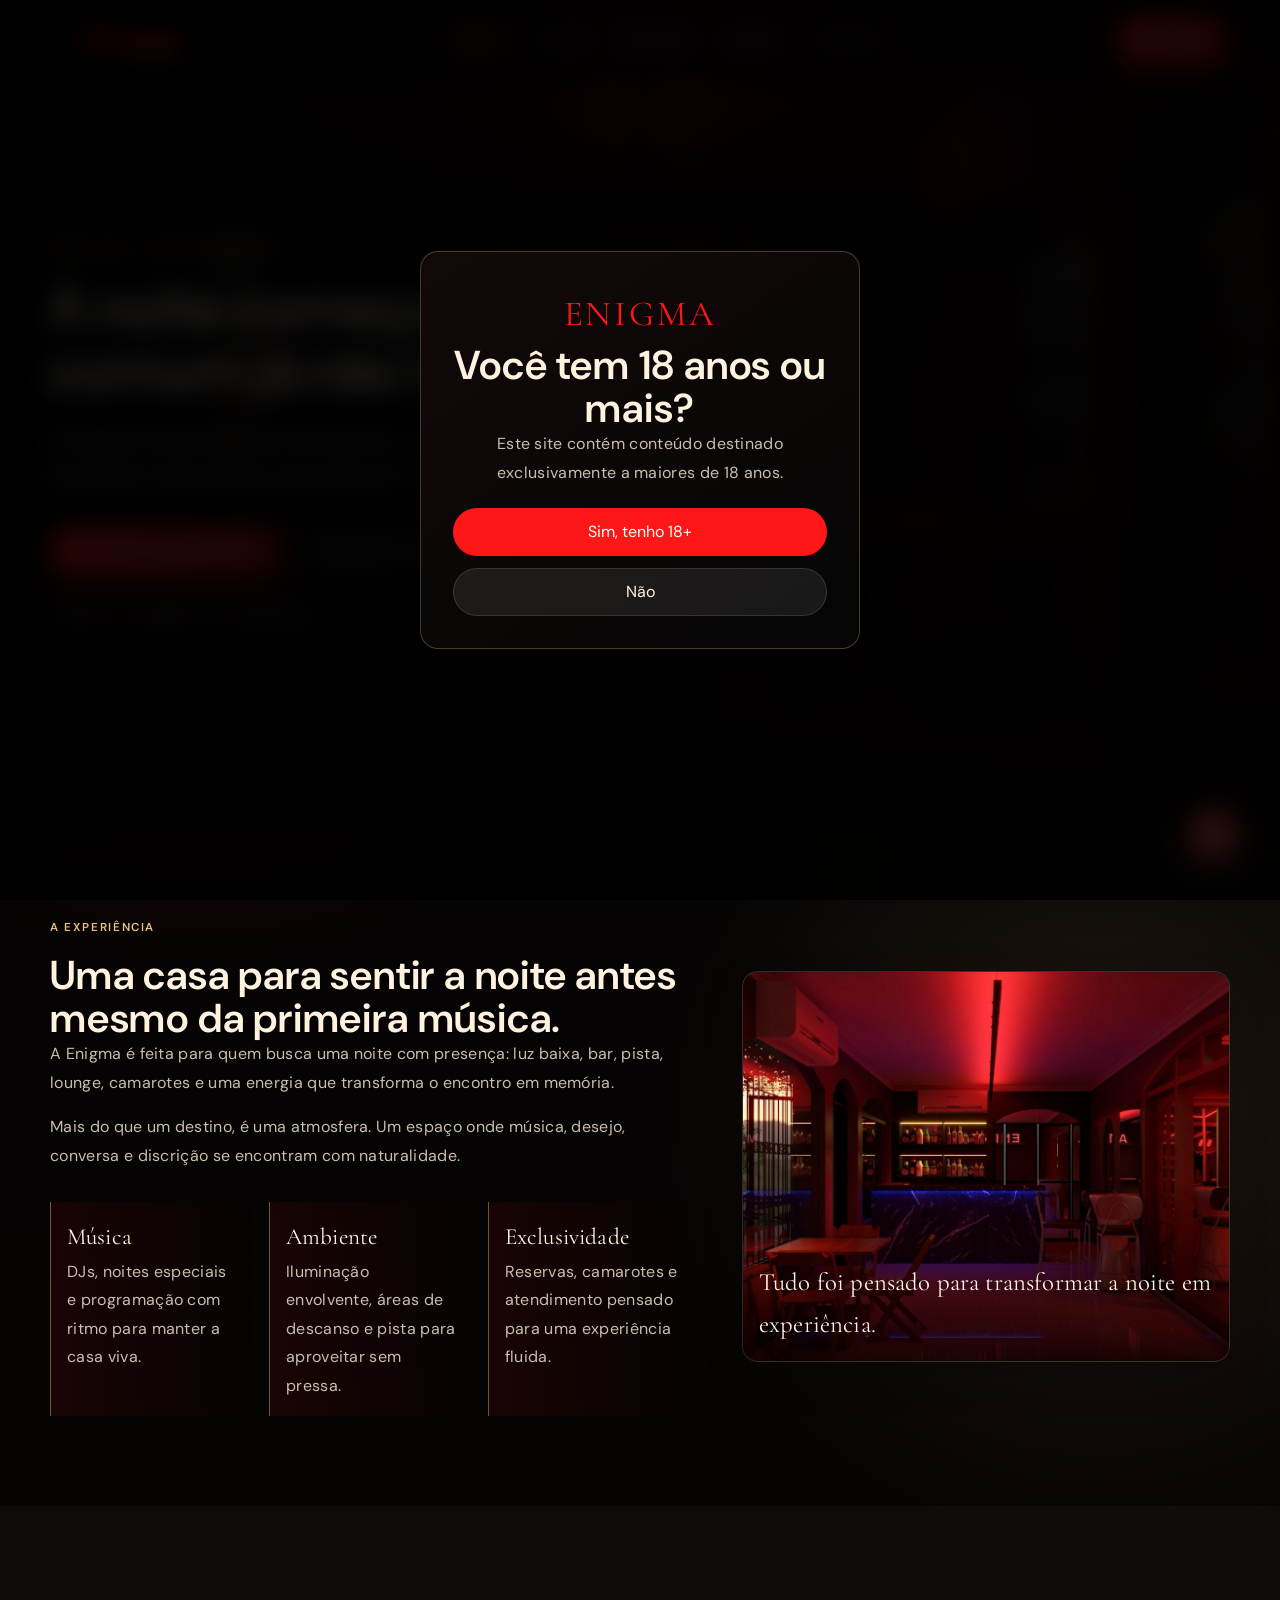
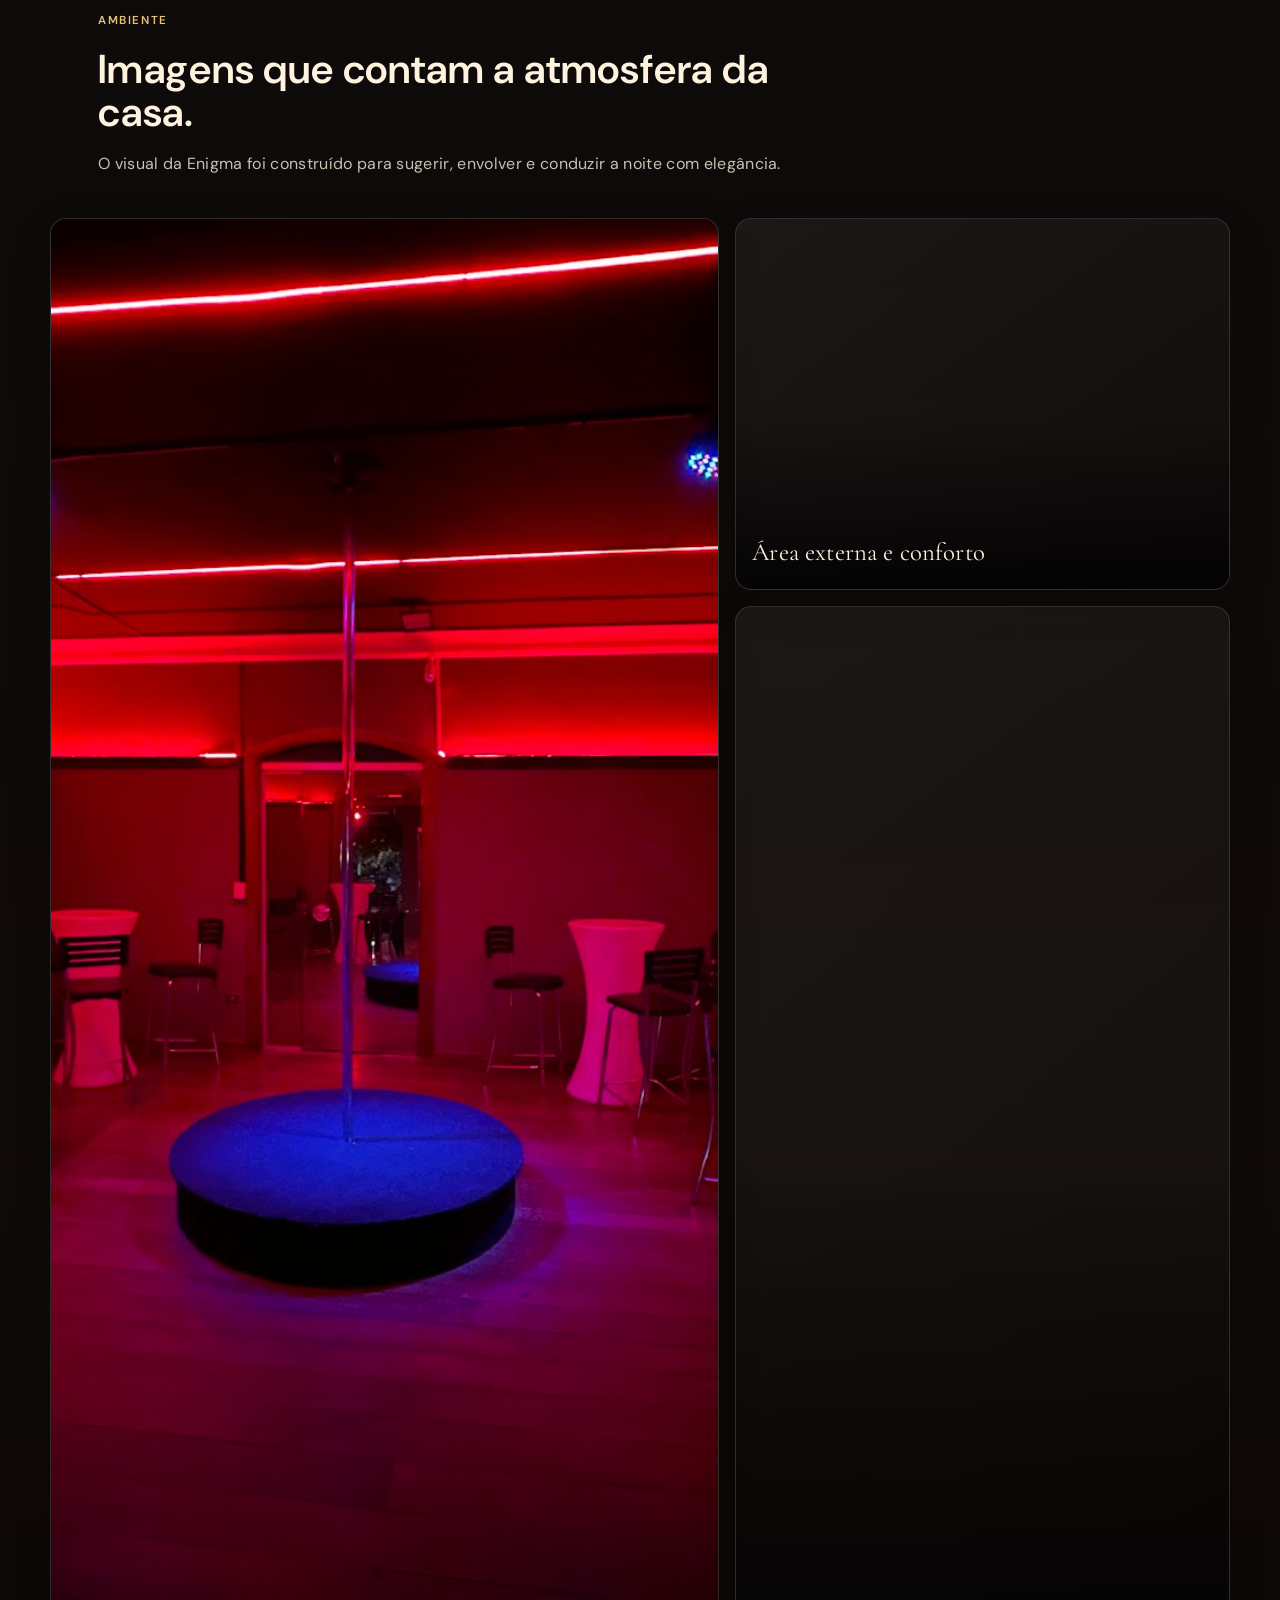
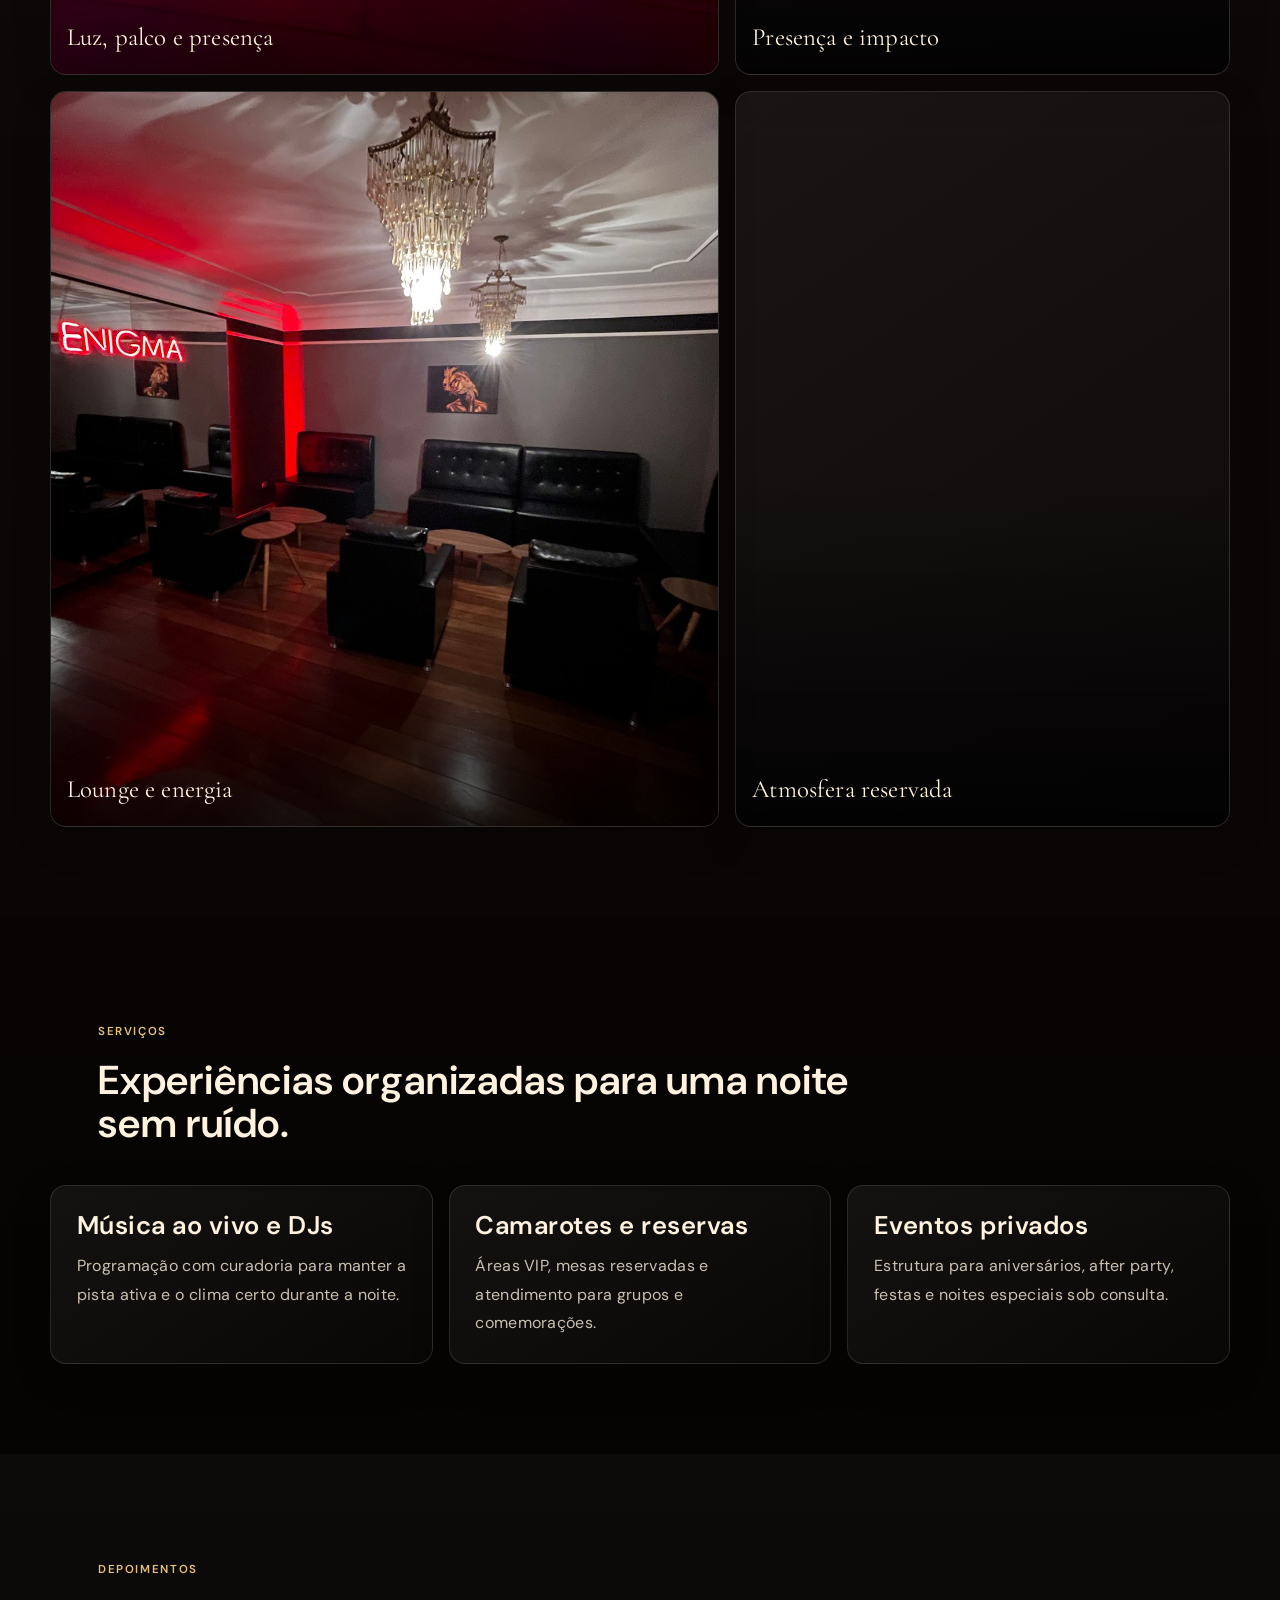
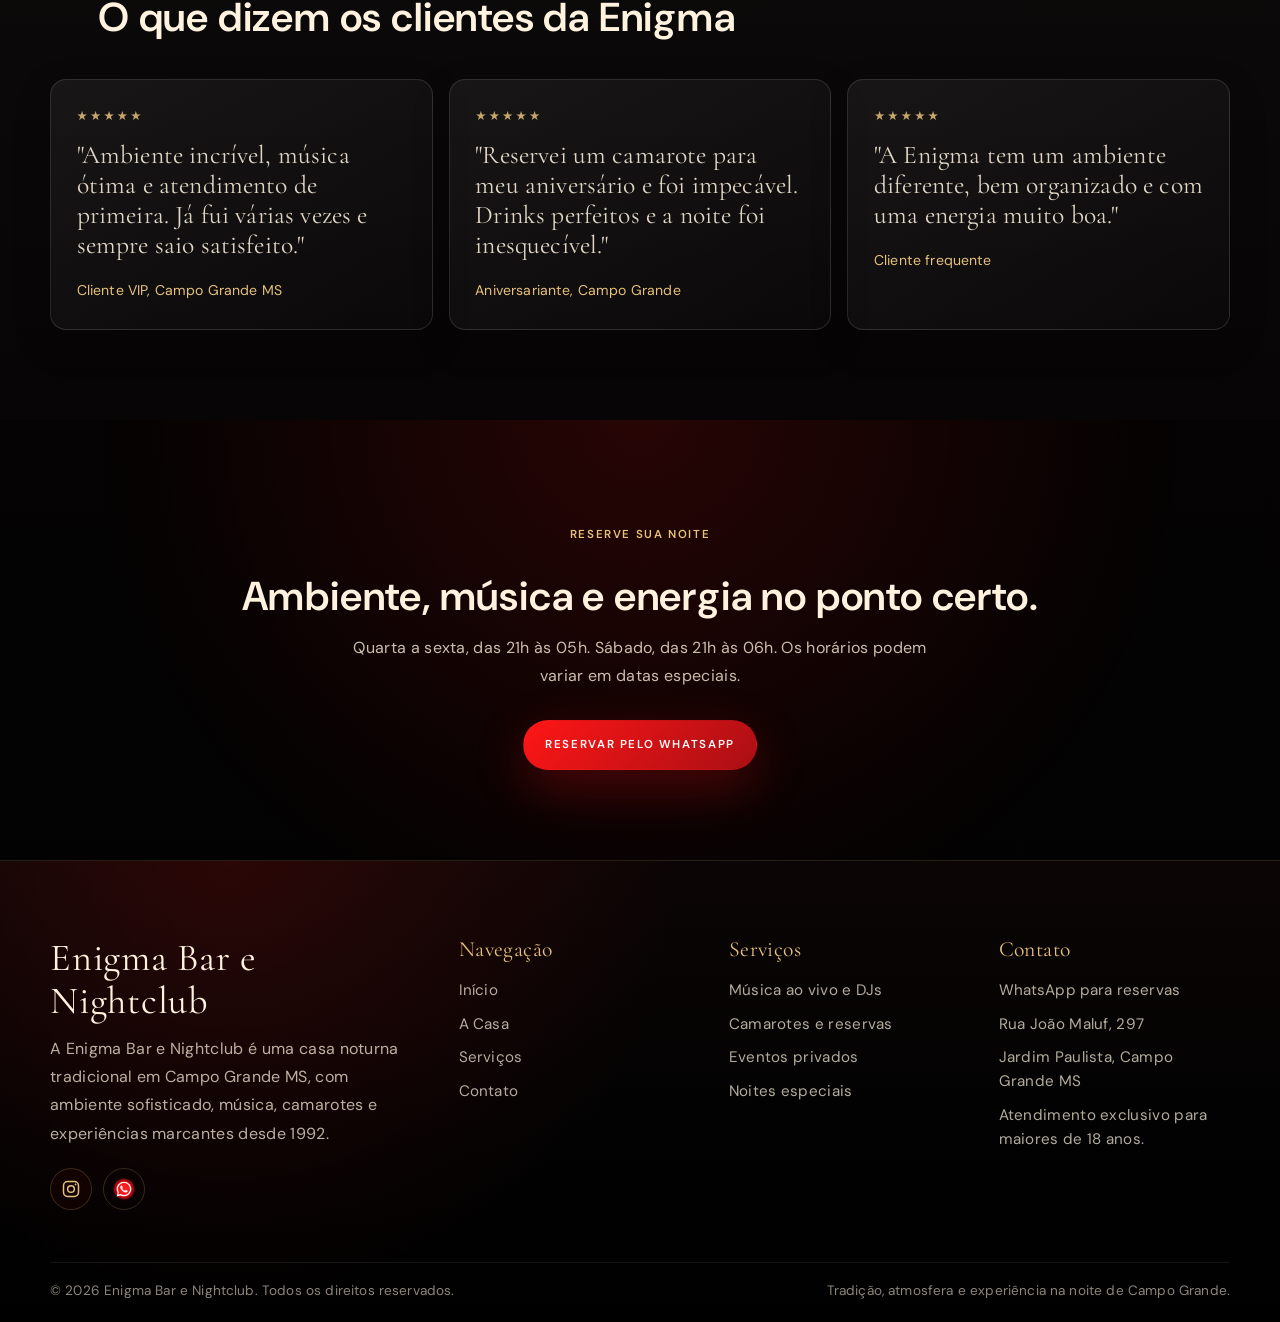
==== commit bb1579f1: "Fix admin access and restore typography" ====
--- a/index.html
+++ b/index.html
@@ -4,11 +4,11 @@
     <meta charset="utf-8">
     <meta name="viewport" content="width=device-width, initial-scale=1">
     <title>Enigma Bar e Nightclub | Casa Noturna em Campo Grande MS</title>
-    <meta name="description" content="Enigma Bar e Nightclub, casa noturna em Campo Grande MS desde 1992. Ambiente VIP, mÃºsica ao vivo, camarotes e pista de danÃ§a. Reserve pelo WhatsApp.">
-    <meta name="keywords" content="casa noturna Campo Grande MS, boate Campo Grande, Enigma nightclub, camarote Campo Grande, mÃºsica ao vivo Campo Grande">
+    <meta name="description" content="Enigma Bar e Nightclub, casa noturna em Campo Grande MS desde 1992. Ambiente VIP, música ao vivo, camarotes e pista de dança. Reserve pelo WhatsApp.">
+    <meta name="keywords" content="casa noturna Campo Grande MS, boate Campo Grande, Enigma nightclub, camarote Campo Grande, música ao vivo Campo Grande">
     <link rel="canonical" href="https://seudominio.com.br/index.html">
     <meta property="og:title" content="Enigma Bar e Nightclub | Casa Noturna em Campo Grande MS">
-    <meta property="og:description" content="Desde 1992, referÃªncia da vida noturna em Campo Grande MS. MÃºsica, ambiente VIP e noites inesquecÃ­veis.">
+    <meta property="og:description" content="Desde 1992, referência da vida noturna em Campo Grande MS. Música, ambiente VIP e noites inesquecíveis.">
     <meta property="og:type" content="website">
     <meta property="og:url" content="https://seudominio.com.br/">
     <meta property="og:image" content="https://seudominio.com.br/assets/favicon.png?v=kiss-20260506">
@@ -22,22 +22,22 @@
     <link href="https://fonts.googleapis.com/css2?family=Cormorant+Garamond:ital,wght@0,300;0,400;0,600;1,300;1,400&family=DM+Sans:wght@300;400;500;600&display=swap" rel="stylesheet">
     <link rel="preload" as="image" href="assets/images/lounge-letreiro-enigma.jpg">
     <link rel="stylesheet" href="styles.css">
-    <script type="application/ld+json">{"@context":"https://schema.org","@type":"NightClub","name":"Enigma Bar e Nightclub","description":"Casa noturna em Campo Grande MS desde 1992. Ambiente VIP, mÃºsica ao vivo, camarotes e pista de danÃ§a.","url":"https://seudominio.com.br/","telephone":"+5565999999999","address":{"@type":"PostalAddress","streetAddress":"Rua JoÃ£o Maluf, 297","addressLocality":"Campo Grande","addressRegion":"MS","postalCode":"79050-290","addressCountry":"BR"},"priceRange":"$$","sameAs":["https://www.instagram.com/enigma.nightclubcg?igsh=Y29ieXZqZmYwdXkz&utm_source=qr"]}</script>
+    <script type="application/ld+json">{"@context":"https://schema.org","@type":"NightClub","name":"Enigma Bar e Nightclub","description":"Casa noturna em Campo Grande MS desde 1992. Ambiente VIP, música ao vivo, camarotes e pista de dança.","url":"https://seudominio.com.br/","telephone":"+5565999999999","address":{"@type":"PostalAddress","streetAddress":"Rua João Maluf, 297","addressLocality":"Campo Grande","addressRegion":"MS","postalCode":"79050-290","addressCountry":"BR"},"priceRange":"$$","sameAs":["https://www.instagram.com/enigma.nightclubcg?igsh=Y29ieXZqZmYwdXkz&utm_source=qr"]}</script>
   </head>
   <body data-page="home">
-    <a class="skip-link" href="#conteudo">Ir para o conteÃºdo</a>
-    <div id="modal-maioridade" class="modal-maioridade" role="dialog" aria-modal="true" aria-labelledby="modal-titulo"><div class="modal-box"><div class="logo-modal">ENIGMA</div><h2 id="modal-titulo">VocÃª tem 18 anos ou mais?</h2><p>Este site contÃ©m conteÃºdo destinado exclusivamente a maiores de 18 anos.</p><div class="modal-botoes"><button id="btn-sim" class="btn-sim">Sim, tenho 18+</button><button id="btn-nao" class="btn-nao">NÃ£o</button></div></div></div>
-    <header class="site-header" data-header><div class="container header-inner"><a href="index.html" class="logo" aria-label="Enigma Bar e Nightclub, pÃ¡gina inicial"><img src="assets/images/logo-enigma.png" alt="Logo Enigma Bar e Nightclub"></a><button class="nav-toggle" type="button" aria-label="Abrir menu" aria-expanded="false" data-menu-toggle><span></span><span></span><span></span></button><nav class="main-nav" data-menu><a href="index.html" data-nav="home">InÃ­cio</a><a href="sobre.html" data-nav="sobre">A Casa</a><a href="servicos.html" data-nav="servicos">ServiÃ§os</a><a href="/agenda" data-nav="agenda">Agenda</a><a href="contato.html" data-nav="contato">Contato</a></nav><a class="btn btn-primary header-cta" href="#" data-whatsapp data-message="OlÃ¡, quero reservar na Enigma.">Reservar</a></div></header>
+    <a class="skip-link" href="#conteudo">Ir para o conteúdo</a>
+    <div id="modal-maioridade" class="modal-maioridade" role="dialog" aria-modal="true" aria-labelledby="modal-titulo"><div class="modal-box"><div class="logo-modal">ENIGMA</div><h2 id="modal-titulo">Você tem 18 anos ou mais?</h2><p>Este site contém conteúdo destinado exclusivamente a maiores de 18 anos.</p><div class="modal-botoes"><button id="btn-sim" class="btn-sim">Sim, tenho 18+</button><button id="btn-nao" class="btn-nao">Não</button></div></div></div>
+    <header class="site-header" data-header><div class="container header-inner"><a href="index.html" class="logo" aria-label="Enigma Bar e Nightclub, página inicial"><img src="assets/images/logo-enigma.png" alt="Logo Enigma Bar e Nightclub"></a><button class="nav-toggle" type="button" aria-label="Abrir menu" aria-expanded="false" data-menu-toggle><span></span><span></span><span></span></button><nav class="main-nav" data-menu><a href="index.html" data-nav="home">Início</a><a href="sobre.html" data-nav="sobre">A Casa</a><a href="servicos.html" data-nav="servicos">Serviços</a><a href="/agenda" data-nav="agenda">Agenda</a><a href="contato.html" data-nav="contato">Contato</a></nav><a class="btn btn-primary header-cta" href="#" data-whatsapp data-message="Olá, quero reservar na Enigma.">Reservar</a></div></header>
     <main id="conteudo">
-      <section class="hero" aria-labelledby="hero-title"><div class="hero-media" aria-hidden="true"><img src="assets/images/lounge-letreiro-enigma.jpg" alt="Lounge da Enigma Bar e Nightclub com letreiro iluminado em Campo Grande MS"></div><div class="hero-overlay"></div><div class="container hero-grid"><div class="hero-content reveal"><p class="eyebrow">Desde 1992 â€¢ Campo Grande MS</p><h1 id="hero-title">A noite comeÃ§a quando o comum jÃ¡ nÃ£o basta.</h1><p class="hero-copy">A Enigma reÃºne ambiente envolvente, atendimento discreto, mÃºsica, atmosfera sofisticada e experiÃªncias marcantes em Campo Grande MS.</p><div class="hero-actions"><a class="btn btn-primary" href="#" data-whatsapp data-message="OlÃ¡, quero reservar pelo WhatsApp na Enigma.">Reservar pelo WhatsApp</a><a class="btn btn-secondary" href="sobre.html">ConheÃ§a a casa</a></div><div class="hero-note"><span>MÃºsica</span><span>Ambiente</span><span>Exclusividade</span></div></div></div></section>
-      <section class="section"><div class="container split"><div class="copy reveal"><p class="eyebrow">A experiÃªncia</p><h2>Uma casa para sentir a noite antes mesmo da primeira mÃºsica.</h2><p>A Enigma Ã© feita para quem busca uma noite com presenÃ§a: luz baixa, bar, pista, lounge, camarotes e uma energia que transforma o encontro em memÃ³ria.</p><p>Mais do que um destino, Ã© uma atmosfera. Um espaÃ§o onde mÃºsica, desejo, conversa e discriÃ§Ã£o se encontram com naturalidade.</p><div class="highlight-row"><div class="highlight"><strong>MÃºsica</strong><p>DJs, noites especiais e programaÃ§Ã£o com ritmo para manter a casa viva.</p></div><div class="highlight"><strong>Ambiente</strong><p>IluminaÃ§Ã£o envolvente, Ã¡reas de descanso e pista para aproveitar sem pressa.</p></div><div class="highlight"><strong>Exclusividade</strong><p>Reservas, camarotes e atendimento pensado para uma experiÃªncia fluida.</p></div></div></div><div class="visual-card reveal"><img src="assets/images/bar-enigma-vermelho.jpg" alt="Bar da Enigma com iluminaÃ§Ã£o vermelha e balcÃ£o iluminado" width="1000" height="800" loading="lazy" decoding="async"><span class="visual-caption">Tudo foi pensado para transformar a noite em experiÃªncia.</span></div></div></section>
-      <section class="section section-muted"><div class="container"><div class="section-head reveal"><p class="eyebrow">Ambiente</p><h2>Imagens que contam a atmosfera da casa.</h2><p>O visual da Enigma foi construÃ­do para sugerir, envolver e conduzir a noite com elegÃ¢ncia.</p></div><div class="visual-grid"><div class="visual-card large reveal"><img src="assets/images/palco-luzes-vermelhas.jpg" alt="Palco e pista da Enigma com iluminaÃ§Ã£o vermelha" width="1690" height="1268" loading="lazy" decoding="async"><span class="visual-caption">Luz, palco e presenÃ§a</span></div><div class="visual-card reveal"><img src="assets/images/patio-piscina-enigma.jpg" alt="PÃ¡tio externo da Enigma com piscina e mesas ao ar livre" width="1690" height="1268" loading="lazy" decoding="async"><span class="visual-caption">Ãrea externa e conforto</span></div><div class="visual-card reveal portrait-card"><img src="assets/images/luxury-performance-black.jpeg" alt="Artista em noite temÃ¡tica da Enigma Bar e Nightclub" width="800" height="1000" loading="lazy" decoding="async"><span class="visual-caption">PresenÃ§a e impacto</span></div><div class="visual-card reveal"><img src="assets/images/lounge-candelabros-enigma.jpg" alt="Lounge interno da Enigma com sofÃ¡s e lustres" width="1690" height="1268" loading="lazy" decoding="async"><span class="visual-caption">Lounge e energia</span></div><div class="visual-card reveal portrait-card"><img src="assets/images/vip-suite-white.jpeg" alt="Artista em ambiente reservado da Enigma" width="800" height="1000" loading="lazy" decoding="async"><span class="visual-caption">Atmosfera reservada</span></div></div></div></section>
-      <section class="section"><div class="container"><div class="section-head reveal"><p class="eyebrow">ServiÃ§os</p><h2>ExperiÃªncias organizadas para uma noite sem ruÃ­do.</h2></div><div class="service-grid"><article class="service-card reveal"><h3>MÃºsica ao vivo e DJs</h3><p>ProgramaÃ§Ã£o com curadoria para manter a pista ativa e o clima certo durante a noite.</p></article><article class="service-card reveal"><h3>Camarotes e reservas</h3><p>Ãreas VIP, mesas reservadas e atendimento para grupos e comemoraÃ§Ãµes.</p></article><article class="service-card reveal"><h3>Eventos privados</h3><p>Estrutura para aniversÃ¡rios, after party, festas e noites especiais sob consulta.</p></article></div></div></section>
-      <section class="section section-muted"><div class="container"><div class="section-head reveal"><p class="eyebrow">Depoimentos</p><h2>O que dizem os clientes da Enigma</h2></div><div class="testimonial-grid"><article class="testimonial-card reveal"><div class="stars">â˜…â˜…â˜…â˜…â˜…</div><blockquote>"Ambiente incrÃ­vel, mÃºsica Ã³tima e atendimento de primeira. JÃ¡ fui vÃ¡rias vezes e sempre saio satisfeito."</blockquote><cite>Cliente VIP, Campo Grande MS</cite></article><article class="testimonial-card reveal"><div class="stars">â˜…â˜…â˜…â˜…â˜…</div><blockquote>"Reservei um camarote para meu aniversÃ¡rio e foi impecÃ¡vel. Drinks perfeitos e a noite foi inesquecÃ­vel."</blockquote><cite>Aniversariante, Campo Grande</cite></article><article class="testimonial-card reveal"><div class="stars">â˜…â˜…â˜…â˜…â˜…</div><blockquote>"A Enigma tem um ambiente diferente, bem organizado e com uma energia muito boa."</blockquote><cite>Cliente frequente</cite></article></div></div></section>
-      <section class="final-cta"><div class="container reveal"><p class="eyebrow">Reserve sua noite</p><h2>Ambiente, mÃºsica e energia no ponto certo.</h2><p>Quarta a sexta, das 21h Ã s 05h. SÃ¡bado, das 21h Ã s 06h. Os horÃ¡rios podem variar em datas especiais.</p><a class="btn btn-primary" href="#" data-whatsapp data-message="OlÃ¡, quero reservar minha noite na Enigma.">Reservar pelo WhatsApp</a></div></section>
+      <section class="hero" aria-labelledby="hero-title"><div class="hero-media" aria-hidden="true"><img src="assets/images/lounge-letreiro-enigma.jpg" alt="Lounge da Enigma Bar e Nightclub com letreiro iluminado em Campo Grande MS"></div><div class="hero-overlay"></div><div class="container hero-grid"><div class="hero-content reveal"><p class="eyebrow">Desde 1992 • Campo Grande MS</p><h1 id="hero-title">A noite começa quando o comum já não basta.</h1><p class="hero-copy">A Enigma reúne ambiente envolvente, atendimento discreto, música, atmosfera sofisticada e experiências marcantes em Campo Grande MS.</p><div class="hero-actions"><a class="btn btn-primary" href="#" data-whatsapp data-message="Olá, quero reservar pelo WhatsApp na Enigma.">Reservar pelo WhatsApp</a><a class="btn btn-secondary" href="sobre.html">Conheça a casa</a></div><div class="hero-note"><span>Música</span><span>Ambiente</span><span>Exclusividade</span></div></div></div></section>
+      <section class="section"><div class="container split"><div class="copy reveal"><p class="eyebrow">A experiência</p><h2>Uma casa para sentir a noite antes mesmo da primeira música.</h2><p>A Enigma é feita para quem busca uma noite com presença: luz baixa, bar, pista, lounge, camarotes e uma energia que transforma o encontro em memória.</p><p>Mais do que um destino, é uma atmosfera. Um espaço onde música, desejo, conversa e discrição se encontram com naturalidade.</p><div class="highlight-row"><div class="highlight"><strong>Música</strong><p>DJs, noites especiais e programação com ritmo para manter a casa viva.</p></div><div class="highlight"><strong>Ambiente</strong><p>Iluminação envolvente, áreas de descanso e pista para aproveitar sem pressa.</p></div><div class="highlight"><strong>Exclusividade</strong><p>Reservas, camarotes e atendimento pensado para uma experiência fluida.</p></div></div></div><div class="visual-card reveal"><img src="assets/images/bar-enigma-vermelho.jpg" alt="Bar da Enigma com iluminação vermelha e balcão iluminado" width="1000" height="800" loading="lazy" decoding="async"><span class="visual-caption">Tudo foi pensado para transformar a noite em experiência.</span></div></div></section>
+      <section class="section section-muted"><div class="container"><div class="section-head reveal"><p class="eyebrow">Ambiente</p><h2>Imagens que contam a atmosfera da casa.</h2><p>O visual da Enigma foi construído para sugerir, envolver e conduzir a noite com elegância.</p></div><div class="visual-grid"><div class="visual-card large reveal"><img src="assets/images/palco-luzes-vermelhas.jpg" alt="Palco e pista da Enigma com iluminação vermelha" width="1690" height="1268" loading="lazy" decoding="async"><span class="visual-caption">Luz, palco e presença</span></div><div class="visual-card reveal"><img src="assets/images/patio-piscina-enigma.jpg" alt="Pátio externo da Enigma com piscina e mesas ao ar livre" width="1690" height="1268" loading="lazy" decoding="async"><span class="visual-caption">Área externa e conforto</span></div><div class="visual-card reveal portrait-card"><img src="assets/images/luxury-performance-black.jpeg" alt="Artista em noite temática da Enigma Bar e Nightclub" width="800" height="1000" loading="lazy" decoding="async"><span class="visual-caption">Presença e impacto</span></div><div class="visual-card reveal"><img src="assets/images/lounge-candelabros-enigma.jpg" alt="Lounge interno da Enigma com sofás e lustres" width="1690" height="1268" loading="lazy" decoding="async"><span class="visual-caption">Lounge e energia</span></div><div class="visual-card reveal portrait-card"><img src="assets/images/vip-suite-white.jpeg" alt="Artista em ambiente reservado da Enigma" width="800" height="1000" loading="lazy" decoding="async"><span class="visual-caption">Atmosfera reservada</span></div></div></div></section>
+      <section class="section"><div class="container"><div class="section-head reveal"><p class="eyebrow">Serviços</p><h2>Experiências organizadas para uma noite sem ruído.</h2></div><div class="service-grid"><article class="service-card reveal"><h3>Música ao vivo e DJs</h3><p>Programação com curadoria para manter a pista ativa e o clima certo durante a noite.</p></article><article class="service-card reveal"><h3>Camarotes e reservas</h3><p>Áreas VIP, mesas reservadas e atendimento para grupos e comemorações.</p></article><article class="service-card reveal"><h3>Eventos privados</h3><p>Estrutura para aniversários, after party, festas e noites especiais sob consulta.</p></article></div></div></section>
+      <section class="section section-muted"><div class="container"><div class="section-head reveal"><p class="eyebrow">Depoimentos</p><h2>O que dizem os clientes da Enigma</h2></div><div class="testimonial-grid"><article class="testimonial-card reveal"><div class="stars">★★★★★</div><blockquote>"Ambiente incrível, música ótima e atendimento de primeira. Já fui várias vezes e sempre saio satisfeito."</blockquote><cite>Cliente VIP, Campo Grande MS</cite></article><article class="testimonial-card reveal"><div class="stars">★★★★★</div><blockquote>"Reservei um camarote para meu aniversário e foi impecável. Drinks perfeitos e a noite foi inesquecível."</blockquote><cite>Aniversariante, Campo Grande</cite></article><article class="testimonial-card reveal"><div class="stars">★★★★★</div><blockquote>"A Enigma tem um ambiente diferente, bem organizado e com uma energia muito boa."</blockquote><cite>Cliente frequente</cite></article></div></div></section>
+      <section class="final-cta"><div class="container reveal"><p class="eyebrow">Reserve sua noite</p><h2>Ambiente, música e energia no ponto certo.</h2><p>Quarta a sexta, das 21h às 05h. Sábado, das 21h às 06h. Os horários podem variar em datas especiais.</p><a class="btn btn-primary" href="#" data-whatsapp data-message="Olá, quero reservar minha noite na Enigma.">Reservar pelo WhatsApp</a></div></section>
     </main>
-    <footer class="site-footer"><div class="container footer-main"><div class="footer-brand"><h3>Enigma Bar e Nightclub</h3><p>A Enigma Bar e Nightclub Ã© uma casa noturna tradicional em Campo Grande MS, com ambiente sofisticado, mÃºsica, camarotes e experiÃªncias marcantes desde 1992.</p><div class="footer-redes"><a href="https://www.instagram.com/enigma.nightclubcg?igsh=Y29ieXZqZmYwdXkz&utm_source=qr" target="_blank" rel="noopener noreferrer" aria-label="Instagram da Enigma"><svg viewBox="0 0 24 24" aria-hidden="true"><rect x="3" y="3" width="18" height="18" rx="5"></rect><circle cx="12" cy="12" r="4"></circle><circle cx="17.5" cy="6.5" r="1.1"></circle></svg></a><a class="footer-whatsapp" href="https://wa.me/5565999999999" target="_blank" rel="noopener noreferrer" aria-label="WhatsApp da Enigma"><img src="assets/whatsapp-float.svg" alt=""></a></div></div><nav class="footer-col" aria-label="Links principais"><h3>NavegaÃ§Ã£o</h3><a href="index.html">InÃ­cio</a><a href="sobre.html">A Casa</a><a href="servicos.html">ServiÃ§os</a><a href="contato.html">Contato</a></nav><div class="footer-col"><h3>ServiÃ§os</h3><p>MÃºsica ao vivo e DJs</p><p>Camarotes e reservas</p><p>Eventos privados</p><p>Noites especiais</p></div><div class="footer-col"><h3>Contato</h3><a href="https://wa.me/5565999999999" target="_blank" rel="noopener noreferrer">WhatsApp para reservas</a><p>Rua JoÃ£o Maluf, 297</p><p>Jardim Paulista, Campo Grande MS</p><p>Atendimento exclusivo para maiores de 18 anos.</p></div></div><div class="container footer-bottom"><span>&copy; 2026 Enigma Bar e Nightclub. Todos os direitos reservados.</span><span>TradiÃ§Ã£o, atmosfera e experiÃªncia na noite de Campo Grande.</span></div></footer>
-    <a href="https://wa.me/5565999999999?text=OlÃ¡%2C%20vim%20pelo%20site%20e%20quero%20mais%20informaÃ§Ãµes%20sobre%20a%20Enigma." class="whatsapp-float" target="_blank" rel="noopener noreferrer" aria-label="Falar no WhatsApp"><img src="assets/whatsapp-float.svg" alt="WhatsApp"></a>
+    <footer class="site-footer"><div class="container footer-main"><div class="footer-brand"><h3>Enigma Bar e Nightclub</h3><p>A Enigma Bar e Nightclub é uma casa noturna tradicional em Campo Grande MS, com ambiente sofisticado, música, camarotes e experiências marcantes desde 1992.</p><div class="footer-redes"><a href="https://www.instagram.com/enigma.nightclubcg?igsh=Y29ieXZqZmYwdXkz&utm_source=qr" target="_blank" rel="noopener noreferrer" aria-label="Instagram da Enigma"><svg viewBox="0 0 24 24" aria-hidden="true"><rect x="3" y="3" width="18" height="18" rx="5"></rect><circle cx="12" cy="12" r="4"></circle><circle cx="17.5" cy="6.5" r="1.1"></circle></svg></a><a class="footer-whatsapp" href="https://wa.me/5565999999999" target="_blank" rel="noopener noreferrer" aria-label="WhatsApp da Enigma"><img src="assets/whatsapp-float.svg" alt=""></a></div></div><nav class="footer-col" aria-label="Links principais"><h3>Navegação</h3><a href="index.html">Início</a><a href="sobre.html">A Casa</a><a href="servicos.html">Serviços</a><a href="contato.html">Contato</a></nav><div class="footer-col"><h3>Serviços</h3><p>Música ao vivo e DJs</p><p>Camarotes e reservas</p><p>Eventos privados</p><p>Noites especiais</p></div><div class="footer-col"><h3>Contato</h3><a href="https://wa.me/5565999999999" target="_blank" rel="noopener noreferrer">WhatsApp para reservas</a><p>Rua João Maluf, 297</p><p>Jardim Paulista, Campo Grande MS</p><p>Atendimento exclusivo para maiores de 18 anos.</p></div></div><div class="container footer-bottom"><span>&copy; 2026 Enigma Bar e Nightclub. Todos os direitos reservados.</span><span>Tradição, atmosfera e experiência na noite de Campo Grande.</span></div></footer>
+    <a href="https://wa.me/5565999999999?text=Olá%2C%20vim%20pelo%20site%20e%20quero%20mais%20informações%20sobre%20a%20Enigma." class="whatsapp-float" target="_blank" rel="noopener noreferrer" aria-label="Falar no WhatsApp"><img src="assets/whatsapp-float.svg" alt="WhatsApp"></a>
     <script src="script.js" defer></script>
   </body>
 </html>
--- a/styles.css
+++ b/styles.css
@@ -203,7 +203,7 @@
 .eyebrow { margin: 0 0 1rem; color: var(--gold); font-weight: 600; }
 h1, h2, h3, .logo-text, .hero-title {
   margin: 0;
-  font-family: var(--font-display);
+  font-family: var(--font-body);
   letter-spacing: .02em;
   color: var(--cream);
 }
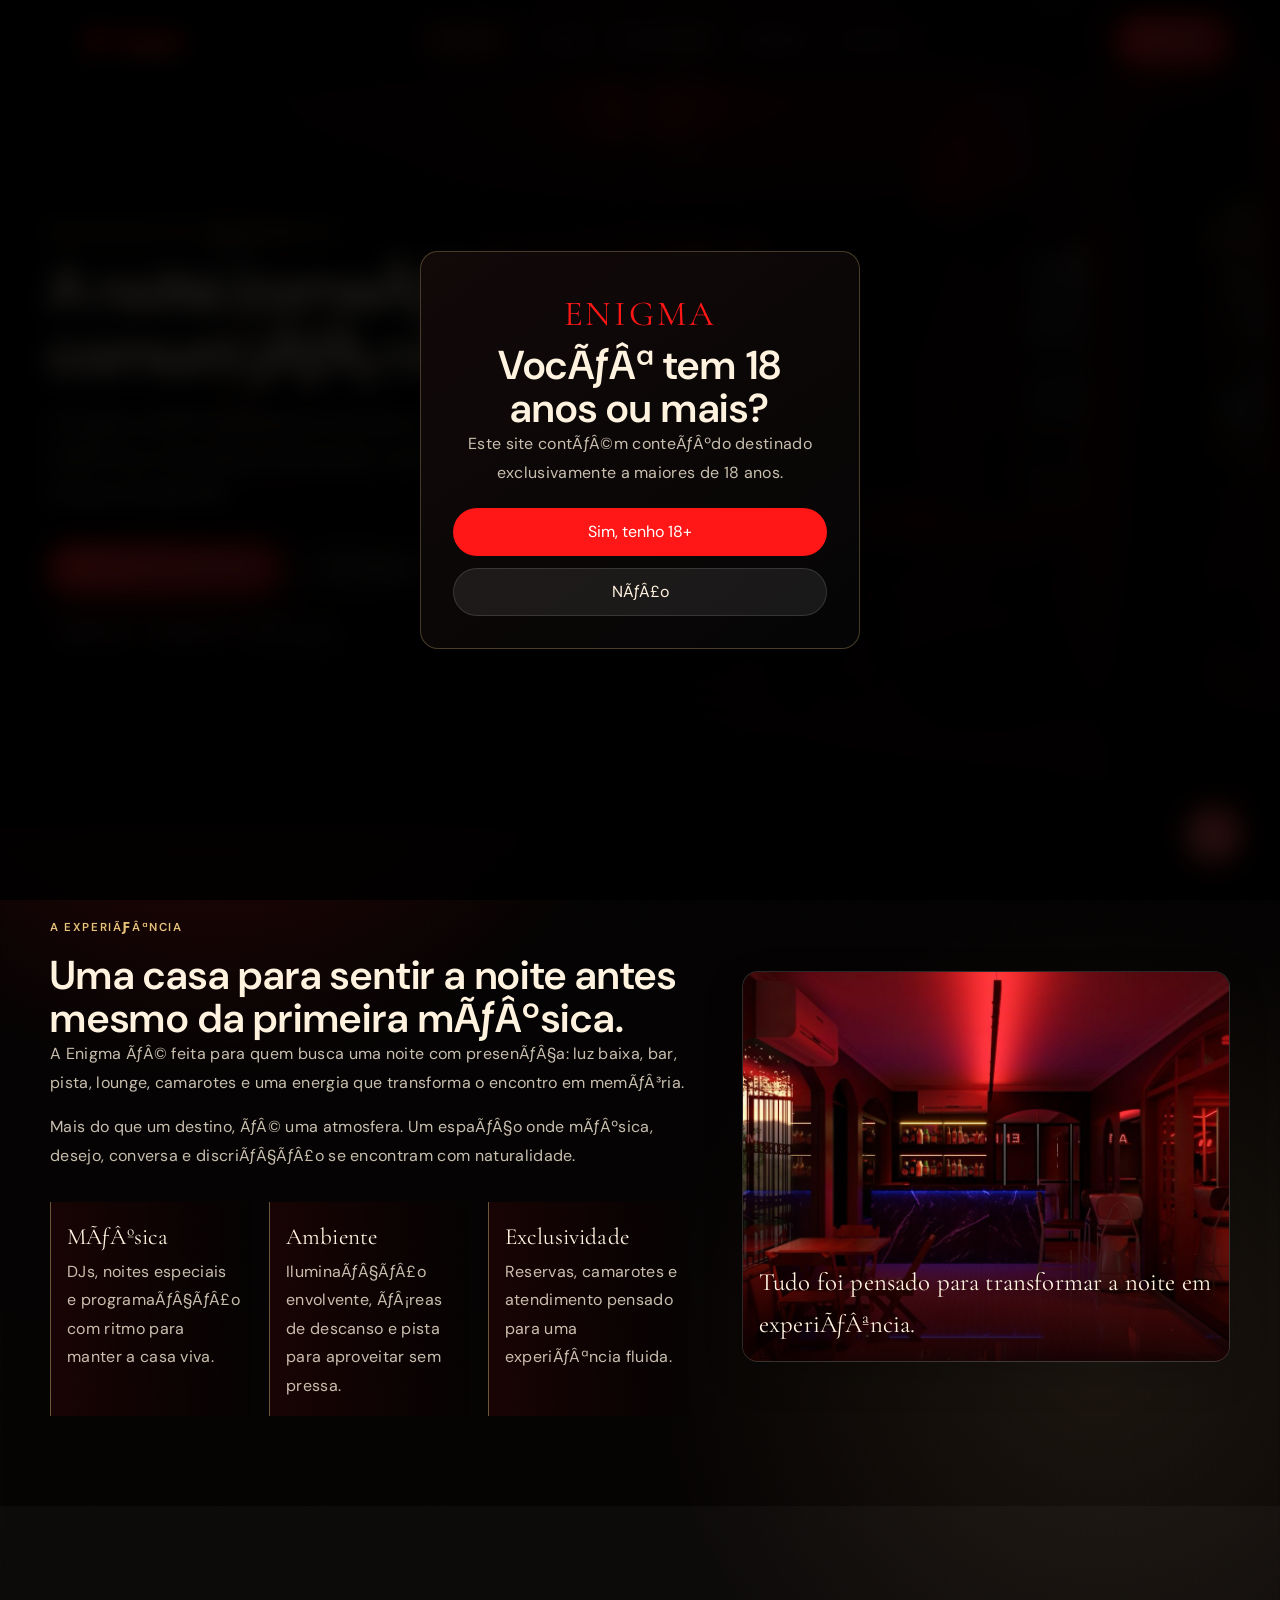
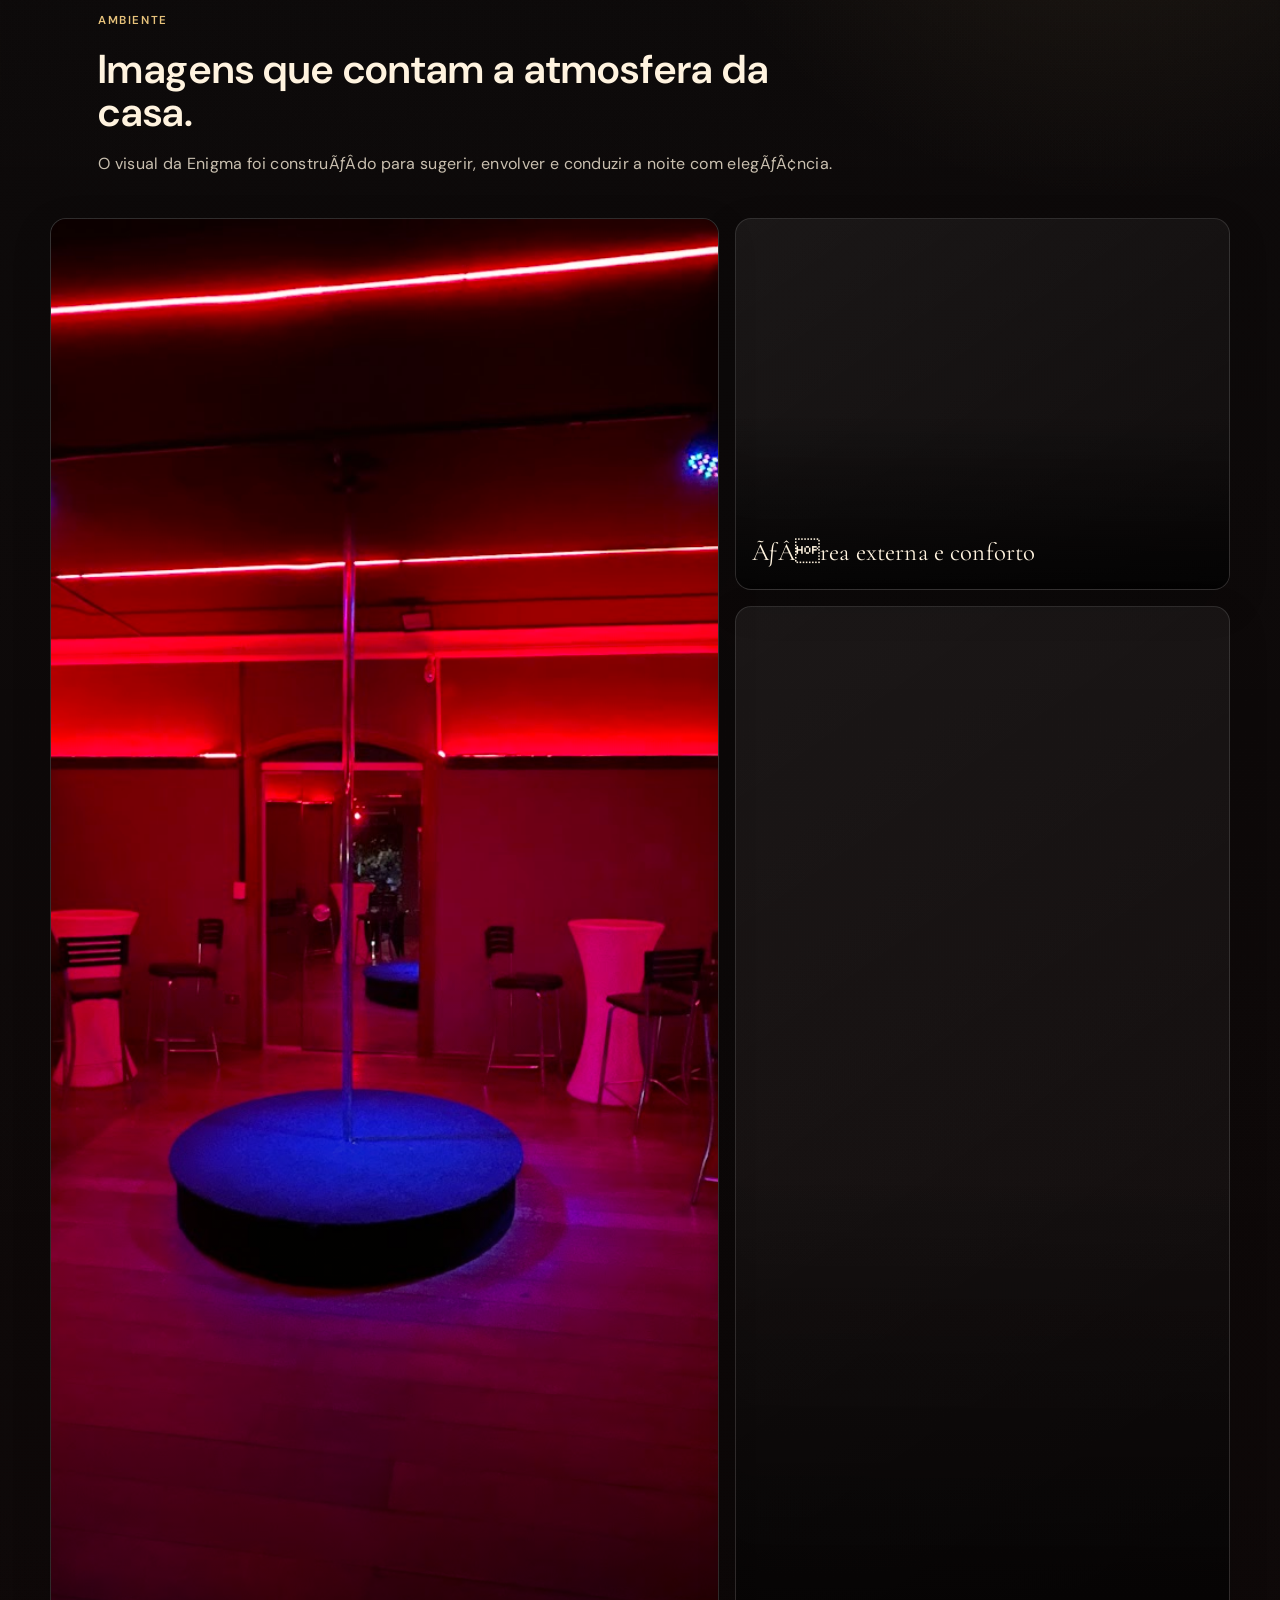
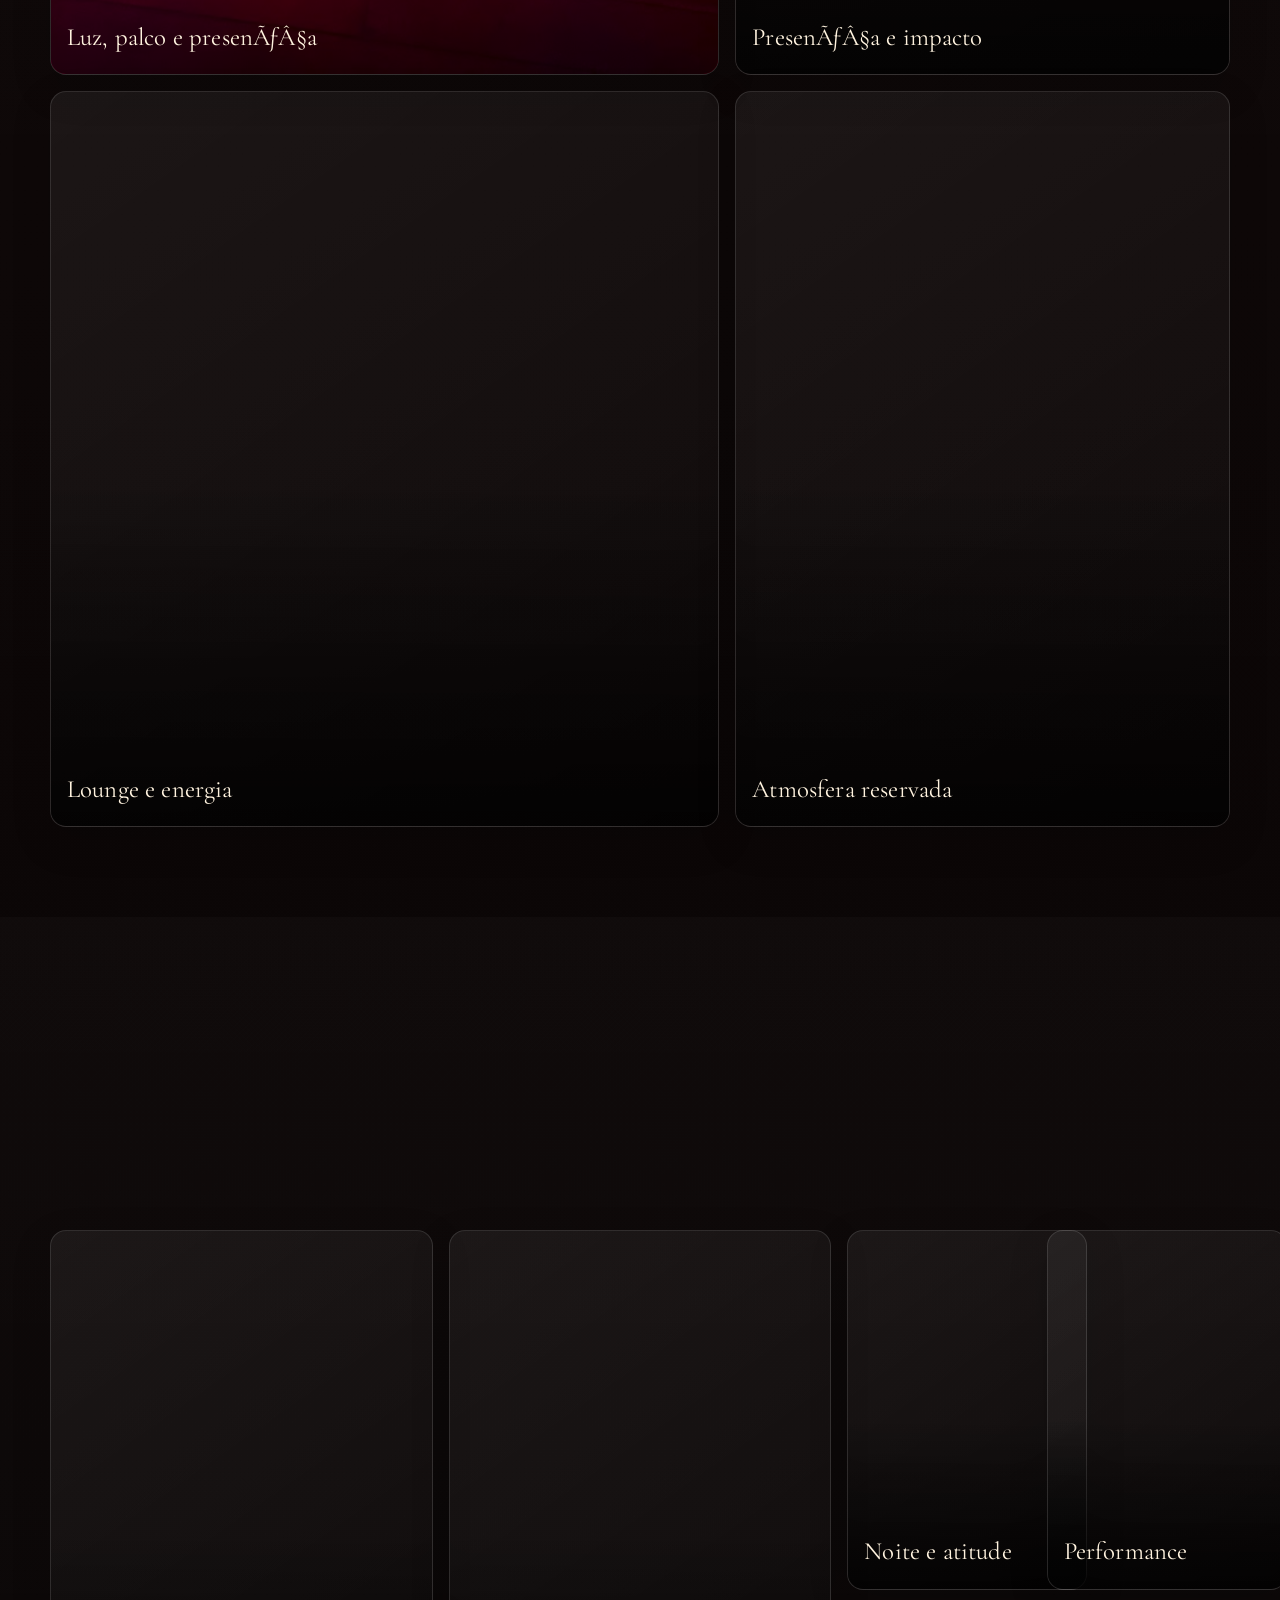
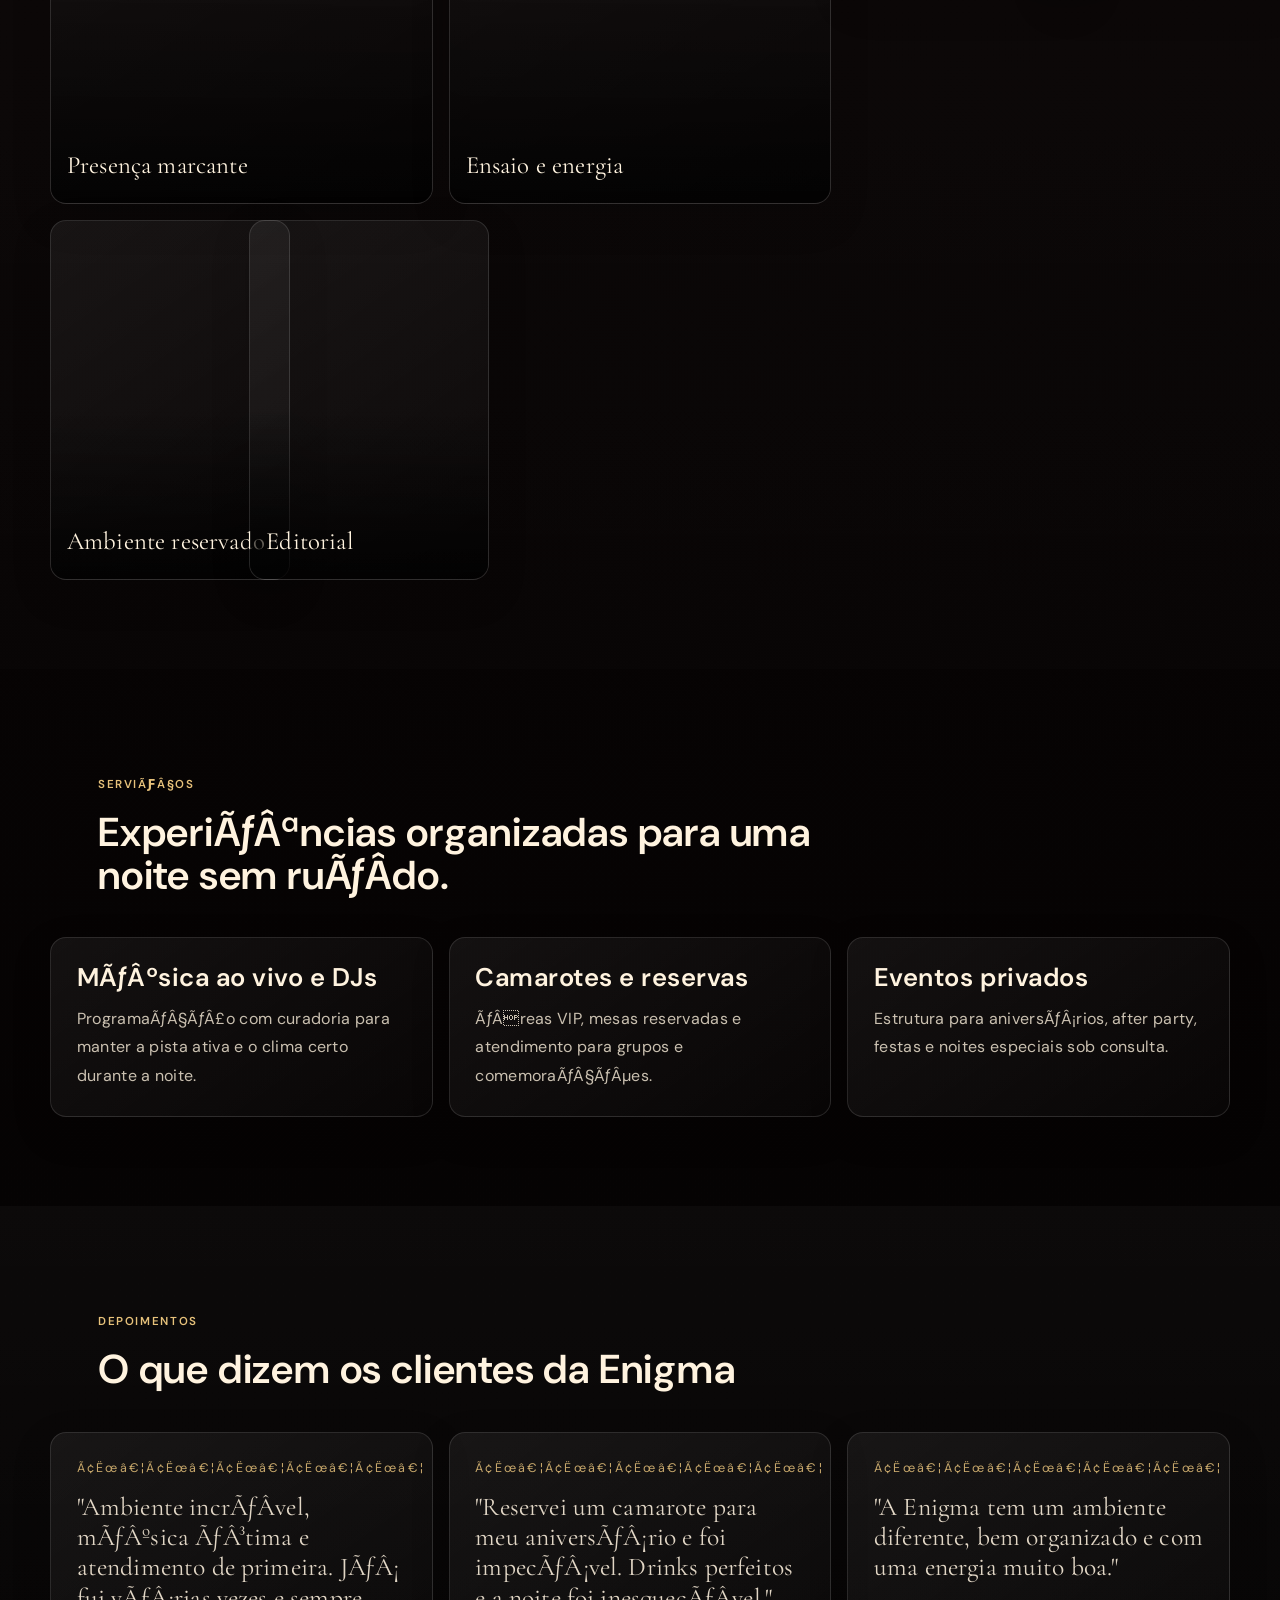
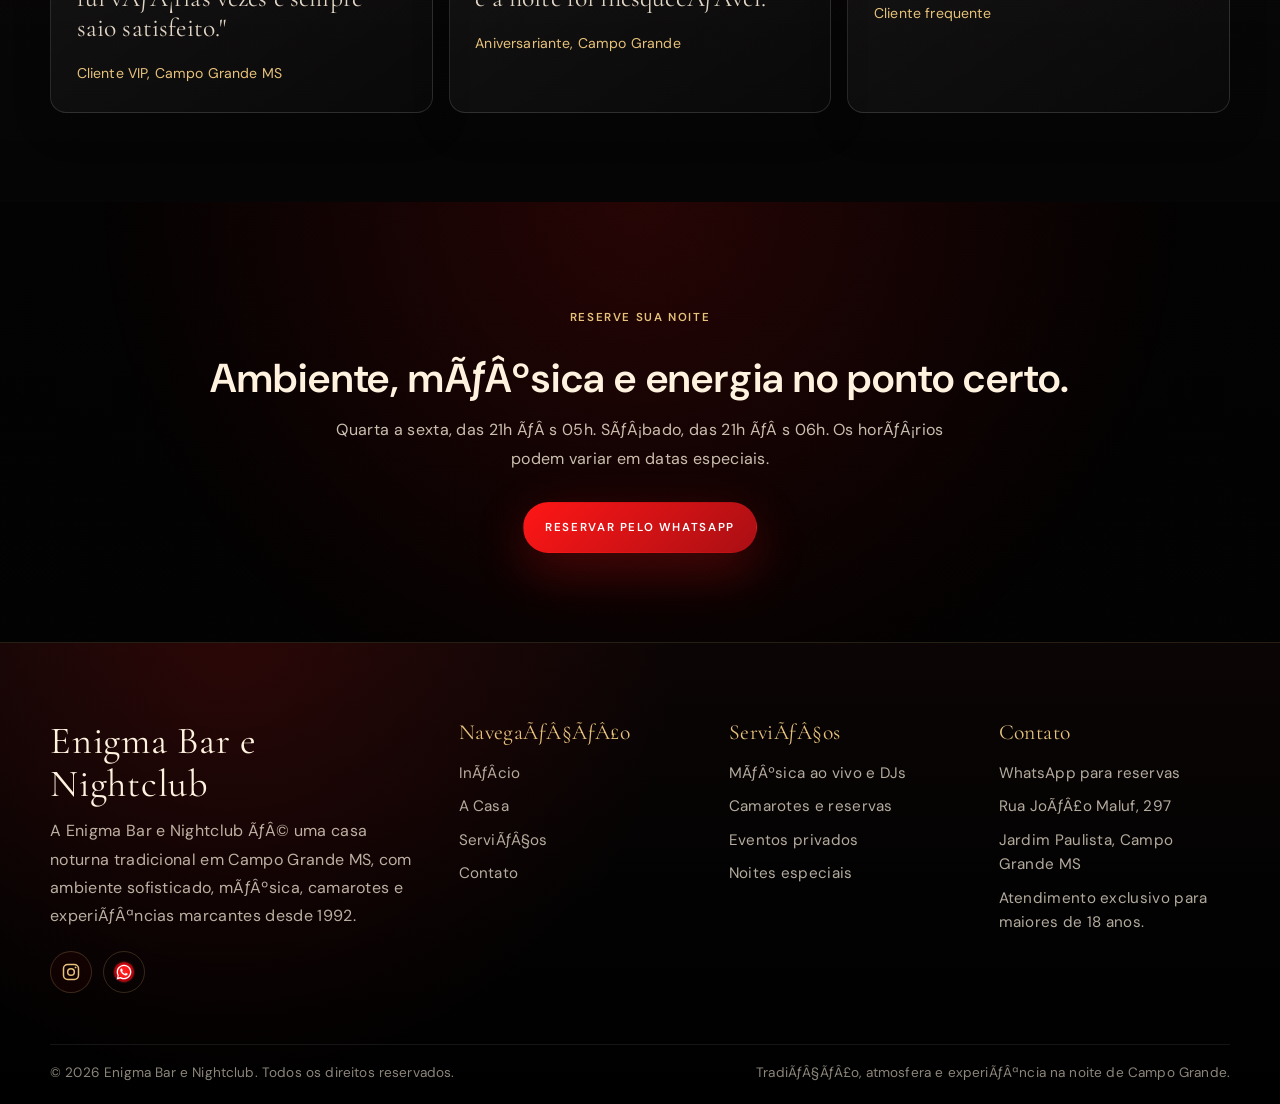
==== commit bf008ac3: "Add new model gallery section" ====
--- a/index.html
+++ b/index.html
@@ -4,11 +4,11 @@
     <meta charset="utf-8">
     <meta name="viewport" content="width=device-width, initial-scale=1">
     <title>Enigma Bar e Nightclub | Casa Noturna em Campo Grande MS</title>
-    <meta name="description" content="Enigma Bar e Nightclub, casa noturna em Campo Grande MS desde 1992. Ambiente VIP, música ao vivo, camarotes e pista de dança. Reserve pelo WhatsApp.">
-    <meta name="keywords" content="casa noturna Campo Grande MS, boate Campo Grande, Enigma nightclub, camarote Campo Grande, música ao vivo Campo Grande">
+    <meta name="description" content="Enigma Bar e Nightclub, casa noturna em Campo Grande MS desde 1992. Ambiente VIP, mÃƒÂºsica ao vivo, camarotes e pista de danÃƒÂ§a. Reserve pelo WhatsApp.">
+    <meta name="keywords" content="casa noturna Campo Grande MS, boate Campo Grande, Enigma nightclub, camarote Campo Grande, mÃƒÂºsica ao vivo Campo Grande">
     <link rel="canonical" href="https://seudominio.com.br/index.html">
     <meta property="og:title" content="Enigma Bar e Nightclub | Casa Noturna em Campo Grande MS">
-    <meta property="og:description" content="Desde 1992, referência da vida noturna em Campo Grande MS. Música, ambiente VIP e noites inesquecíveis.">
+    <meta property="og:description" content="Desde 1992, referÃƒÂªncia da vida noturna em Campo Grande MS. MÃƒÂºsica, ambiente VIP e noites inesquecÃƒÂ­veis.">
     <meta property="og:type" content="website">
     <meta property="og:url" content="https://seudominio.com.br/">
     <meta property="og:image" content="https://seudominio.com.br/assets/favicon.png?v=kiss-20260506">
@@ -22,22 +22,22 @@
     <link href="https://fonts.googleapis.com/css2?family=Cormorant+Garamond:ital,wght@0,300;0,400;0,600;1,300;1,400&family=DM+Sans:wght@300;400;500;600&display=swap" rel="stylesheet">
     <link rel="preload" as="image" href="assets/images/lounge-letreiro-enigma.jpg">
     <link rel="stylesheet" href="styles.css">
-    <script type="application/ld+json">{"@context":"https://schema.org","@type":"NightClub","name":"Enigma Bar e Nightclub","description":"Casa noturna em Campo Grande MS desde 1992. Ambiente VIP, música ao vivo, camarotes e pista de dança.","url":"https://seudominio.com.br/","telephone":"+5565999999999","address":{"@type":"PostalAddress","streetAddress":"Rua João Maluf, 297","addressLocality":"Campo Grande","addressRegion":"MS","postalCode":"79050-290","addressCountry":"BR"},"priceRange":"$$","sameAs":["https://www.instagram.com/enigma.nightclubcg?igsh=Y29ieXZqZmYwdXkz&utm_source=qr"]}</script>
+    <script type="application/ld+json">{"@context":"https://schema.org","@type":"NightClub","name":"Enigma Bar e Nightclub","description":"Casa noturna em Campo Grande MS desde 1992. Ambiente VIP, mÃƒÂºsica ao vivo, camarotes e pista de danÃƒÂ§a.","url":"https://seudominio.com.br/","telephone":"+5565999999999","address":{"@type":"PostalAddress","streetAddress":"Rua JoÃƒÂ£o Maluf, 297","addressLocality":"Campo Grande","addressRegion":"MS","postalCode":"79050-290","addressCountry":"BR"},"priceRange":"$$","sameAs":["https://www.instagram.com/enigma.nightclubcg?igsh=Y29ieXZqZmYwdXkz&utm_source=qr"]}</script>
   </head>
   <body data-page="home">
-    <a class="skip-link" href="#conteudo">Ir para o conteúdo</a>
-    <div id="modal-maioridade" class="modal-maioridade" role="dialog" aria-modal="true" aria-labelledby="modal-titulo"><div class="modal-box"><div class="logo-modal">ENIGMA</div><h2 id="modal-titulo">Você tem 18 anos ou mais?</h2><p>Este site contém conteúdo destinado exclusivamente a maiores de 18 anos.</p><div class="modal-botoes"><button id="btn-sim" class="btn-sim">Sim, tenho 18+</button><button id="btn-nao" class="btn-nao">Não</button></div></div></div>
-    <header class="site-header" data-header><div class="container header-inner"><a href="index.html" class="logo" aria-label="Enigma Bar e Nightclub, página inicial"><img src="assets/images/logo-enigma.png" alt="Logo Enigma Bar e Nightclub"></a><button class="nav-toggle" type="button" aria-label="Abrir menu" aria-expanded="false" data-menu-toggle><span></span><span></span><span></span></button><nav class="main-nav" data-menu><a href="index.html" data-nav="home">Início</a><a href="sobre.html" data-nav="sobre">A Casa</a><a href="servicos.html" data-nav="servicos">Serviços</a><a href="/agenda" data-nav="agenda">Agenda</a><a href="contato.html" data-nav="contato">Contato</a></nav><a class="btn btn-primary header-cta" href="#" data-whatsapp data-message="Olá, quero reservar na Enigma.">Reservar</a></div></header>
+    <a class="skip-link" href="#conteudo">Ir para o conteÃƒÂºdo</a>
+    <div id="modal-maioridade" class="modal-maioridade" role="dialog" aria-modal="true" aria-labelledby="modal-titulo"><div class="modal-box"><div class="logo-modal">ENIGMA</div><h2 id="modal-titulo">VocÃƒÂª tem 18 anos ou mais?</h2><p>Este site contÃƒÂ©m conteÃƒÂºdo destinado exclusivamente a maiores de 18 anos.</p><div class="modal-botoes"><button id="btn-sim" class="btn-sim">Sim, tenho 18+</button><button id="btn-nao" class="btn-nao">NÃƒÂ£o</button></div></div></div>
+    <header class="site-header" data-header><div class="container header-inner"><a href="index.html" class="logo" aria-label="Enigma Bar e Nightclub, pÃƒÂ¡gina inicial"><img src="assets/images/logo-enigma.png" alt="Logo Enigma Bar e Nightclub"></a><button class="nav-toggle" type="button" aria-label="Abrir menu" aria-expanded="false" data-menu-toggle><span></span><span></span><span></span></button><nav class="main-nav" data-menu><a href="index.html" data-nav="home">InÃƒÂ­cio</a><a href="sobre.html" data-nav="sobre">A Casa</a><a href="servicos.html" data-nav="servicos">ServiÃƒÂ§os</a><a href="/agenda" data-nav="agenda">Agenda</a><a href="contato.html" data-nav="contato">Contato</a></nav><a class="btn btn-primary header-cta" href="#" data-whatsapp data-message="OlÃƒÂ¡, quero reservar na Enigma.">Reservar</a></div></header>
     <main id="conteudo">
-      <section class="hero" aria-labelledby="hero-title"><div class="hero-media" aria-hidden="true"><img src="assets/images/lounge-letreiro-enigma.jpg" alt="Lounge da Enigma Bar e Nightclub com letreiro iluminado em Campo Grande MS"></div><div class="hero-overlay"></div><div class="container hero-grid"><div class="hero-content reveal"><p class="eyebrow">Desde 1992 • Campo Grande MS</p><h1 id="hero-title">A noite começa quando o comum já não basta.</h1><p class="hero-copy">A Enigma reúne ambiente envolvente, atendimento discreto, música, atmosfera sofisticada e experiências marcantes em Campo Grande MS.</p><div class="hero-actions"><a class="btn btn-primary" href="#" data-whatsapp data-message="Olá, quero reservar pelo WhatsApp na Enigma.">Reservar pelo WhatsApp</a><a class="btn btn-secondary" href="sobre.html">Conheça a casa</a></div><div class="hero-note"><span>Música</span><span>Ambiente</span><span>Exclusividade</span></div></div></div></section>
-      <section class="section"><div class="container split"><div class="copy reveal"><p class="eyebrow">A experiência</p><h2>Uma casa para sentir a noite antes mesmo da primeira música.</h2><p>A Enigma é feita para quem busca uma noite com presença: luz baixa, bar, pista, lounge, camarotes e uma energia que transforma o encontro em memória.</p><p>Mais do que um destino, é uma atmosfera. Um espaço onde música, desejo, conversa e discrição se encontram com naturalidade.</p><div class="highlight-row"><div class="highlight"><strong>Música</strong><p>DJs, noites especiais e programação com ritmo para manter a casa viva.</p></div><div class="highlight"><strong>Ambiente</strong><p>Iluminação envolvente, áreas de descanso e pista para aproveitar sem pressa.</p></div><div class="highlight"><strong>Exclusividade</strong><p>Reservas, camarotes e atendimento pensado para uma experiência fluida.</p></div></div></div><div class="visual-card reveal"><img src="assets/images/bar-enigma-vermelho.jpg" alt="Bar da Enigma com iluminação vermelha e balcão iluminado" width="1000" height="800" loading="lazy" decoding="async"><span class="visual-caption">Tudo foi pensado para transformar a noite em experiência.</span></div></div></section>
-      <section class="section section-muted"><div class="container"><div class="section-head reveal"><p class="eyebrow">Ambiente</p><h2>Imagens que contam a atmosfera da casa.</h2><p>O visual da Enigma foi construído para sugerir, envolver e conduzir a noite com elegância.</p></div><div class="visual-grid"><div class="visual-card large reveal"><img src="assets/images/palco-luzes-vermelhas.jpg" alt="Palco e pista da Enigma com iluminação vermelha" width="1690" height="1268" loading="lazy" decoding="async"><span class="visual-caption">Luz, palco e presença</span></div><div class="visual-card reveal"><img src="assets/images/patio-piscina-enigma.jpg" alt="Pátio externo da Enigma com piscina e mesas ao ar livre" width="1690" height="1268" loading="lazy" decoding="async"><span class="visual-caption">Área externa e conforto</span></div><div class="visual-card reveal portrait-card"><img src="assets/images/luxury-performance-black.jpeg" alt="Artista em noite temática da Enigma Bar e Nightclub" width="800" height="1000" loading="lazy" decoding="async"><span class="visual-caption">Presença e impacto</span></div><div class="visual-card reveal"><img src="assets/images/lounge-candelabros-enigma.jpg" alt="Lounge interno da Enigma com sofás e lustres" width="1690" height="1268" loading="lazy" decoding="async"><span class="visual-caption">Lounge e energia</span></div><div class="visual-card reveal portrait-card"><img src="assets/images/vip-suite-white.jpeg" alt="Artista em ambiente reservado da Enigma" width="800" height="1000" loading="lazy" decoding="async"><span class="visual-caption">Atmosfera reservada</span></div></div></div></section>
-      <section class="section"><div class="container"><div class="section-head reveal"><p class="eyebrow">Serviços</p><h2>Experiências organizadas para uma noite sem ruído.</h2></div><div class="service-grid"><article class="service-card reveal"><h3>Música ao vivo e DJs</h3><p>Programação com curadoria para manter a pista ativa e o clima certo durante a noite.</p></article><article class="service-card reveal"><h3>Camarotes e reservas</h3><p>Áreas VIP, mesas reservadas e atendimento para grupos e comemorações.</p></article><article class="service-card reveal"><h3>Eventos privados</h3><p>Estrutura para aniversários, after party, festas e noites especiais sob consulta.</p></article></div></div></section>
-      <section class="section section-muted"><div class="container"><div class="section-head reveal"><p class="eyebrow">Depoimentos</p><h2>O que dizem os clientes da Enigma</h2></div><div class="testimonial-grid"><article class="testimonial-card reveal"><div class="stars">★★★★★</div><blockquote>"Ambiente incrível, música ótima e atendimento de primeira. Já fui várias vezes e sempre saio satisfeito."</blockquote><cite>Cliente VIP, Campo Grande MS</cite></article><article class="testimonial-card reveal"><div class="stars">★★★★★</div><blockquote>"Reservei um camarote para meu aniversário e foi impecável. Drinks perfeitos e a noite foi inesquecível."</blockquote><cite>Aniversariante, Campo Grande</cite></article><article class="testimonial-card reveal"><div class="stars">★★★★★</div><blockquote>"A Enigma tem um ambiente diferente, bem organizado e com uma energia muito boa."</blockquote><cite>Cliente frequente</cite></article></div></div></section>
-      <section class="final-cta"><div class="container reveal"><p class="eyebrow">Reserve sua noite</p><h2>Ambiente, música e energia no ponto certo.</h2><p>Quarta a sexta, das 21h às 05h. Sábado, das 21h às 06h. Os horários podem variar em datas especiais.</p><a class="btn btn-primary" href="#" data-whatsapp data-message="Olá, quero reservar minha noite na Enigma.">Reservar pelo WhatsApp</a></div></section>
+      <section class="hero" aria-labelledby="hero-title"><div class="hero-media" aria-hidden="true"><img src="assets/images/lounge-letreiro-enigma.jpg" alt="Lounge da Enigma Bar e Nightclub com letreiro iluminado em Campo Grande MS"></div><div class="hero-overlay"></div><div class="container hero-grid"><div class="hero-content reveal"><p class="eyebrow">Desde 1992 Ã¢â‚¬Â¢ Campo Grande MS</p><h1 id="hero-title">A noite comeÃƒÂ§a quando o comum jÃƒÂ¡ nÃƒÂ£o basta.</h1><p class="hero-copy">A Enigma reÃƒÂºne ambiente envolvente, atendimento discreto, mÃƒÂºsica, atmosfera sofisticada e experiÃƒÂªncias marcantes em Campo Grande MS.</p><div class="hero-actions"><a class="btn btn-primary" href="#" data-whatsapp data-message="OlÃƒÂ¡, quero reservar pelo WhatsApp na Enigma.">Reservar pelo WhatsApp</a><a class="btn btn-secondary" href="sobre.html">ConheÃƒÂ§a a casa</a></div><div class="hero-note"><span>MÃƒÂºsica</span><span>Ambiente</span><span>Exclusividade</span></div></div></div></section>
+      <section class="section"><div class="container split"><div class="copy reveal"><p class="eyebrow">A experiÃƒÂªncia</p><h2>Uma casa para sentir a noite antes mesmo da primeira mÃƒÂºsica.</h2><p>A Enigma ÃƒÂ© feita para quem busca uma noite com presenÃƒÂ§a: luz baixa, bar, pista, lounge, camarotes e uma energia que transforma o encontro em memÃƒÂ³ria.</p><p>Mais do que um destino, ÃƒÂ© uma atmosfera. Um espaÃƒÂ§o onde mÃƒÂºsica, desejo, conversa e discriÃƒÂ§ÃƒÂ£o se encontram com naturalidade.</p><div class="highlight-row"><div class="highlight"><strong>MÃƒÂºsica</strong><p>DJs, noites especiais e programaÃƒÂ§ÃƒÂ£o com ritmo para manter a casa viva.</p></div><div class="highlight"><strong>Ambiente</strong><p>IluminaÃƒÂ§ÃƒÂ£o envolvente, ÃƒÂ¡reas de descanso e pista para aproveitar sem pressa.</p></div><div class="highlight"><strong>Exclusividade</strong><p>Reservas, camarotes e atendimento pensado para uma experiÃƒÂªncia fluida.</p></div></div></div><div class="visual-card reveal"><img src="assets/images/bar-enigma-vermelho.jpg" alt="Bar da Enigma com iluminaÃƒÂ§ÃƒÂ£o vermelha e balcÃƒÂ£o iluminado" width="1000" height="800" loading="lazy" decoding="async"><span class="visual-caption">Tudo foi pensado para transformar a noite em experiÃƒÂªncia.</span></div></div></section>
+      <section class="section section-muted"><div class="container"><div class="section-head reveal"><p class="eyebrow">Ambiente</p><h2>Imagens que contam a atmosfera da casa.</h2><p>O visual da Enigma foi construÃƒÂ­do para sugerir, envolver e conduzir a noite com elegÃƒÂ¢ncia.</p></div><div class="visual-grid"><div class="visual-card large reveal"><img src="assets/images/palco-luzes-vermelhas.jpg" alt="Palco e pista da Enigma com iluminaÃƒÂ§ÃƒÂ£o vermelha" width="1690" height="1268" loading="lazy" decoding="async"><span class="visual-caption">Luz, palco e presenÃƒÂ§a</span></div><div class="visual-card reveal"><img src="assets/images/patio-piscina-enigma.jpg" alt="PÃƒÂ¡tio externo da Enigma com piscina e mesas ao ar livre" width="1690" height="1268" loading="lazy" decoding="async"><span class="visual-caption">ÃƒÂrea externa e conforto</span></div><div class="visual-card reveal portrait-card"><img src="assets/images/luxury-performance-black.jpeg" alt="Artista em noite temÃƒÂ¡tica da Enigma Bar e Nightclub" width="800" height="1000" loading="lazy" decoding="async"><span class="visual-caption">PresenÃƒÂ§a e impacto</span></div><div class="visual-card reveal"><img src="assets/images/lounge-candelabros-enigma.jpg" alt="Lounge interno da Enigma com sofÃƒÂ¡s e lustres" width="1690" height="1268" loading="lazy" decoding="async"><span class="visual-caption">Lounge e energia</span></div><div class="visual-card reveal portrait-card"><img src="assets/images/vip-suite-white.jpeg" alt="Artista em ambiente reservado da Enigma" width="800" height="1000" loading="lazy" decoding="async"><span class="visual-caption">Atmosfera reservada</span></div></div></div></section>
+      <section class="section section-muted"><div class="container"><div class="section-head reveal"><p class="eyebrow">Modelos no espaço</p><h2>Essas foram algumas modelos que passaram pelo nosso espaço.</h2><p>Momentos, presenças e ensaios que também fazem parte da atmosfera da Enigma.</p></div><div class="model-grid"><div class="visual-card reveal portrait-card"><img src="assets/images/modelo-espaco-01.jpeg" alt="Modelo em ensaio elegante na Enigma" width="800" height="1000" loading="lazy" decoding="async"><span class="visual-caption">Presença marcante</span></div><div class="visual-card reveal portrait-card"><img src="assets/images/modelo-espaco-02.jpeg" alt="Modelo com bandeira do Brasil em ensaio na Enigma" width="800" height="1000" loading="lazy" decoding="async"><span class="visual-caption">Ensaio e energia</span></div><div class="visual-card reveal portrait-card"><img src="assets/images/modelo-espaco-03.jpeg" alt="Modelo em look preto na Enigma" width="800" height="1000" loading="lazy" decoding="async"><span class="visual-caption">Noite e atitude</span></div><div class="visual-card reveal portrait-card"><img src="assets/images/luxury-performance-black.jpeg" alt="Modelo em performance elegante na Enigma" width="800" height="1000" loading="lazy" decoding="async"><span class="visual-caption">Performance</span></div><div class="visual-card reveal portrait-card"><img src="assets/images/vip-suite-white.jpeg" alt="Modelo em ambiente reservado da Enigma" width="800" height="1000" loading="lazy" decoding="async"><span class="visual-caption">Ambiente reservado</span></div><div class="visual-card reveal portrait-card"><img src="assets/images/pool-editorial-white.jpeg" alt="Modelo em editorial elegante na Enigma" width="800" height="1000" loading="lazy" decoding="async"><span class="visual-caption">Editorial</span></div></div></div></section>      <section class="section"><div class="container"><div class="section-head reveal"><p class="eyebrow">ServiÃƒÂ§os</p><h2>ExperiÃƒÂªncias organizadas para uma noite sem ruÃƒÂ­do.</h2></div><div class="service-grid"><article class="service-card reveal"><h3>MÃƒÂºsica ao vivo e DJs</h3><p>ProgramaÃƒÂ§ÃƒÂ£o com curadoria para manter a pista ativa e o clima certo durante a noite.</p></article><article class="service-card reveal"><h3>Camarotes e reservas</h3><p>ÃƒÂreas VIP, mesas reservadas e atendimento para grupos e comemoraÃƒÂ§ÃƒÂµes.</p></article><article class="service-card reveal"><h3>Eventos privados</h3><p>Estrutura para aniversÃƒÂ¡rios, after party, festas e noites especiais sob consulta.</p></article></div></div></section>
+      <section class="section section-muted"><div class="container"><div class="section-head reveal"><p class="eyebrow">Depoimentos</p><h2>O que dizem os clientes da Enigma</h2></div><div class="testimonial-grid"><article class="testimonial-card reveal"><div class="stars">Ã¢Ëœâ€¦Ã¢Ëœâ€¦Ã¢Ëœâ€¦Ã¢Ëœâ€¦Ã¢Ëœâ€¦</div><blockquote>"Ambiente incrÃƒÂ­vel, mÃƒÂºsica ÃƒÂ³tima e atendimento de primeira. JÃƒÂ¡ fui vÃƒÂ¡rias vezes e sempre saio satisfeito."</blockquote><cite>Cliente VIP, Campo Grande MS</cite></article><article class="testimonial-card reveal"><div class="stars">Ã¢Ëœâ€¦Ã¢Ëœâ€¦Ã¢Ëœâ€¦Ã¢Ëœâ€¦Ã¢Ëœâ€¦</div><blockquote>"Reservei um camarote para meu aniversÃƒÂ¡rio e foi impecÃƒÂ¡vel. Drinks perfeitos e a noite foi inesquecÃƒÂ­vel."</blockquote><cite>Aniversariante, Campo Grande</cite></article><article class="testimonial-card reveal"><div class="stars">Ã¢Ëœâ€¦Ã¢Ëœâ€¦Ã¢Ëœâ€¦Ã¢Ëœâ€¦Ã¢Ëœâ€¦</div><blockquote>"A Enigma tem um ambiente diferente, bem organizado e com uma energia muito boa."</blockquote><cite>Cliente frequente</cite></article></div></div></section>
+      <section class="final-cta"><div class="container reveal"><p class="eyebrow">Reserve sua noite</p><h2>Ambiente, mÃƒÂºsica e energia no ponto certo.</h2><p>Quarta a sexta, das 21h ÃƒÂ s 05h. SÃƒÂ¡bado, das 21h ÃƒÂ s 06h. Os horÃƒÂ¡rios podem variar em datas especiais.</p><a class="btn btn-primary" href="#" data-whatsapp data-message="OlÃƒÂ¡, quero reservar minha noite na Enigma.">Reservar pelo WhatsApp</a></div></section>
     </main>
-    <footer class="site-footer"><div class="container footer-main"><div class="footer-brand"><h3>Enigma Bar e Nightclub</h3><p>A Enigma Bar e Nightclub é uma casa noturna tradicional em Campo Grande MS, com ambiente sofisticado, música, camarotes e experiências marcantes desde 1992.</p><div class="footer-redes"><a href="https://www.instagram.com/enigma.nightclubcg?igsh=Y29ieXZqZmYwdXkz&utm_source=qr" target="_blank" rel="noopener noreferrer" aria-label="Instagram da Enigma"><svg viewBox="0 0 24 24" aria-hidden="true"><rect x="3" y="3" width="18" height="18" rx="5"></rect><circle cx="12" cy="12" r="4"></circle><circle cx="17.5" cy="6.5" r="1.1"></circle></svg></a><a class="footer-whatsapp" href="https://wa.me/5565999999999" target="_blank" rel="noopener noreferrer" aria-label="WhatsApp da Enigma"><img src="assets/whatsapp-float.svg" alt=""></a></div></div><nav class="footer-col" aria-label="Links principais"><h3>Navegação</h3><a href="index.html">Início</a><a href="sobre.html">A Casa</a><a href="servicos.html">Serviços</a><a href="contato.html">Contato</a></nav><div class="footer-col"><h3>Serviços</h3><p>Música ao vivo e DJs</p><p>Camarotes e reservas</p><p>Eventos privados</p><p>Noites especiais</p></div><div class="footer-col"><h3>Contato</h3><a href="https://wa.me/5565999999999" target="_blank" rel="noopener noreferrer">WhatsApp para reservas</a><p>Rua João Maluf, 297</p><p>Jardim Paulista, Campo Grande MS</p><p>Atendimento exclusivo para maiores de 18 anos.</p></div></div><div class="container footer-bottom"><span>&copy; 2026 Enigma Bar e Nightclub. Todos os direitos reservados.</span><span>Tradição, atmosfera e experiência na noite de Campo Grande.</span></div></footer>
-    <a href="https://wa.me/5565999999999?text=Olá%2C%20vim%20pelo%20site%20e%20quero%20mais%20informações%20sobre%20a%20Enigma." class="whatsapp-float" target="_blank" rel="noopener noreferrer" aria-label="Falar no WhatsApp"><img src="assets/whatsapp-float.svg" alt="WhatsApp"></a>
+    <footer class="site-footer"><div class="container footer-main"><div class="footer-brand"><h3>Enigma Bar e Nightclub</h3><p>A Enigma Bar e Nightclub ÃƒÂ© uma casa noturna tradicional em Campo Grande MS, com ambiente sofisticado, mÃƒÂºsica, camarotes e experiÃƒÂªncias marcantes desde 1992.</p><div class="footer-redes"><a href="https://www.instagram.com/enigma.nightclubcg?igsh=Y29ieXZqZmYwdXkz&utm_source=qr" target="_blank" rel="noopener noreferrer" aria-label="Instagram da Enigma"><svg viewBox="0 0 24 24" aria-hidden="true"><rect x="3" y="3" width="18" height="18" rx="5"></rect><circle cx="12" cy="12" r="4"></circle><circle cx="17.5" cy="6.5" r="1.1"></circle></svg></a><a class="footer-whatsapp" href="https://wa.me/5565999999999" target="_blank" rel="noopener noreferrer" aria-label="WhatsApp da Enigma"><img src="assets/whatsapp-float.svg" alt=""></a></div></div><nav class="footer-col" aria-label="Links principais"><h3>NavegaÃƒÂ§ÃƒÂ£o</h3><a href="index.html">InÃƒÂ­cio</a><a href="sobre.html">A Casa</a><a href="servicos.html">ServiÃƒÂ§os</a><a href="contato.html">Contato</a></nav><div class="footer-col"><h3>ServiÃƒÂ§os</h3><p>MÃƒÂºsica ao vivo e DJs</p><p>Camarotes e reservas</p><p>Eventos privados</p><p>Noites especiais</p></div><div class="footer-col"><h3>Contato</h3><a href="https://wa.me/5565999999999" target="_blank" rel="noopener noreferrer">WhatsApp para reservas</a><p>Rua JoÃƒÂ£o Maluf, 297</p><p>Jardim Paulista, Campo Grande MS</p><p>Atendimento exclusivo para maiores de 18 anos.</p></div></div><div class="container footer-bottom"><span>&copy; 2026 Enigma Bar e Nightclub. Todos os direitos reservados.</span><span>TradiÃƒÂ§ÃƒÂ£o, atmosfera e experiÃƒÂªncia na noite de Campo Grande.</span></div></footer>
+    <a href="https://wa.me/5565999999999?text=OlÃƒÂ¡%2C%20vim%20pelo%20site%20e%20quero%20mais%20informaÃƒÂ§ÃƒÂµes%20sobre%20a%20Enigma." class="whatsapp-float" target="_blank" rel="noopener noreferrer" aria-label="Falar no WhatsApp"><img src="assets/whatsapp-float.svg" alt="WhatsApp"></a>
     <script src="script.js" defer></script>
   </body>
 </html>
--- a/styles.css
+++ b/styles.css
@@ -263,6 +263,7 @@
 .highlight strong { display: block; color: var(--cream); font-family: var(--font-display); font-size: 1.45rem; font-weight: 400; }
 
 .visual-grid { display: grid; gap: 1rem; }
+.model-grid { display: grid; gap: 1rem; }
 .visual-card, .service-card, .testimonial-card, .contact-card, .history-card, .map-card {
   border: 1px solid var(--line);
   border-radius: var(--radius);
@@ -282,6 +283,7 @@
 }
 .visual-card:hover::before, .service-card:hover::before, .testimonial-card:hover::before, .contact-card:hover::before, .history-card:hover::before { opacity: 1; }
 .visual-card { min-height: 360px; }
+.model-grid .visual-card { min-height: 420px; aspect-ratio: 2 / 3; }
 .visual-card img { width: 100%; height: 100%; object-fit: cover; transition: transform .35s ease; }
 .visual-card.portrait-card img { object-position: center top; }
 .visual-card:hover img { transform: scale(1.025); }
@@ -509,8 +511,20 @@
 @media (min-width: 680px) {
   .highlight-row, .service-grid, .testimonial-grid { grid-template-columns: repeat(3, minmax(0, 1fr)); }
   .visual-grid { grid-template-columns: 1.15fr .85fr; }
+  .model-grid { grid-template-columns: repeat(3, minmax(0, 1fr)); }
   .visual-card.large { grid-row: span 2; }
   .hours-grid { grid-template-columns: repeat(2, minmax(0, 1fr)); column-gap: 2rem; }
+}
+
+@media (min-width: 980px) {
+  .model-grid { grid-template-columns: repeat(6, minmax(0, 1fr)); }
+  .model-grid .visual-card { min-height: 360px; }
+  .model-grid .visual-card:nth-child(1),
+  .model-grid .visual-card:nth-child(2) { grid-column: span 2; }
+  .model-grid .visual-card:nth-child(3),
+  .model-grid .visual-card:nth-child(4),
+  .model-grid .visual-card:nth-child(5),
+  .model-grid .visual-card:nth-child(6) { grid-column: span 1; }
 }
 
 @media (min-width: 900px) {
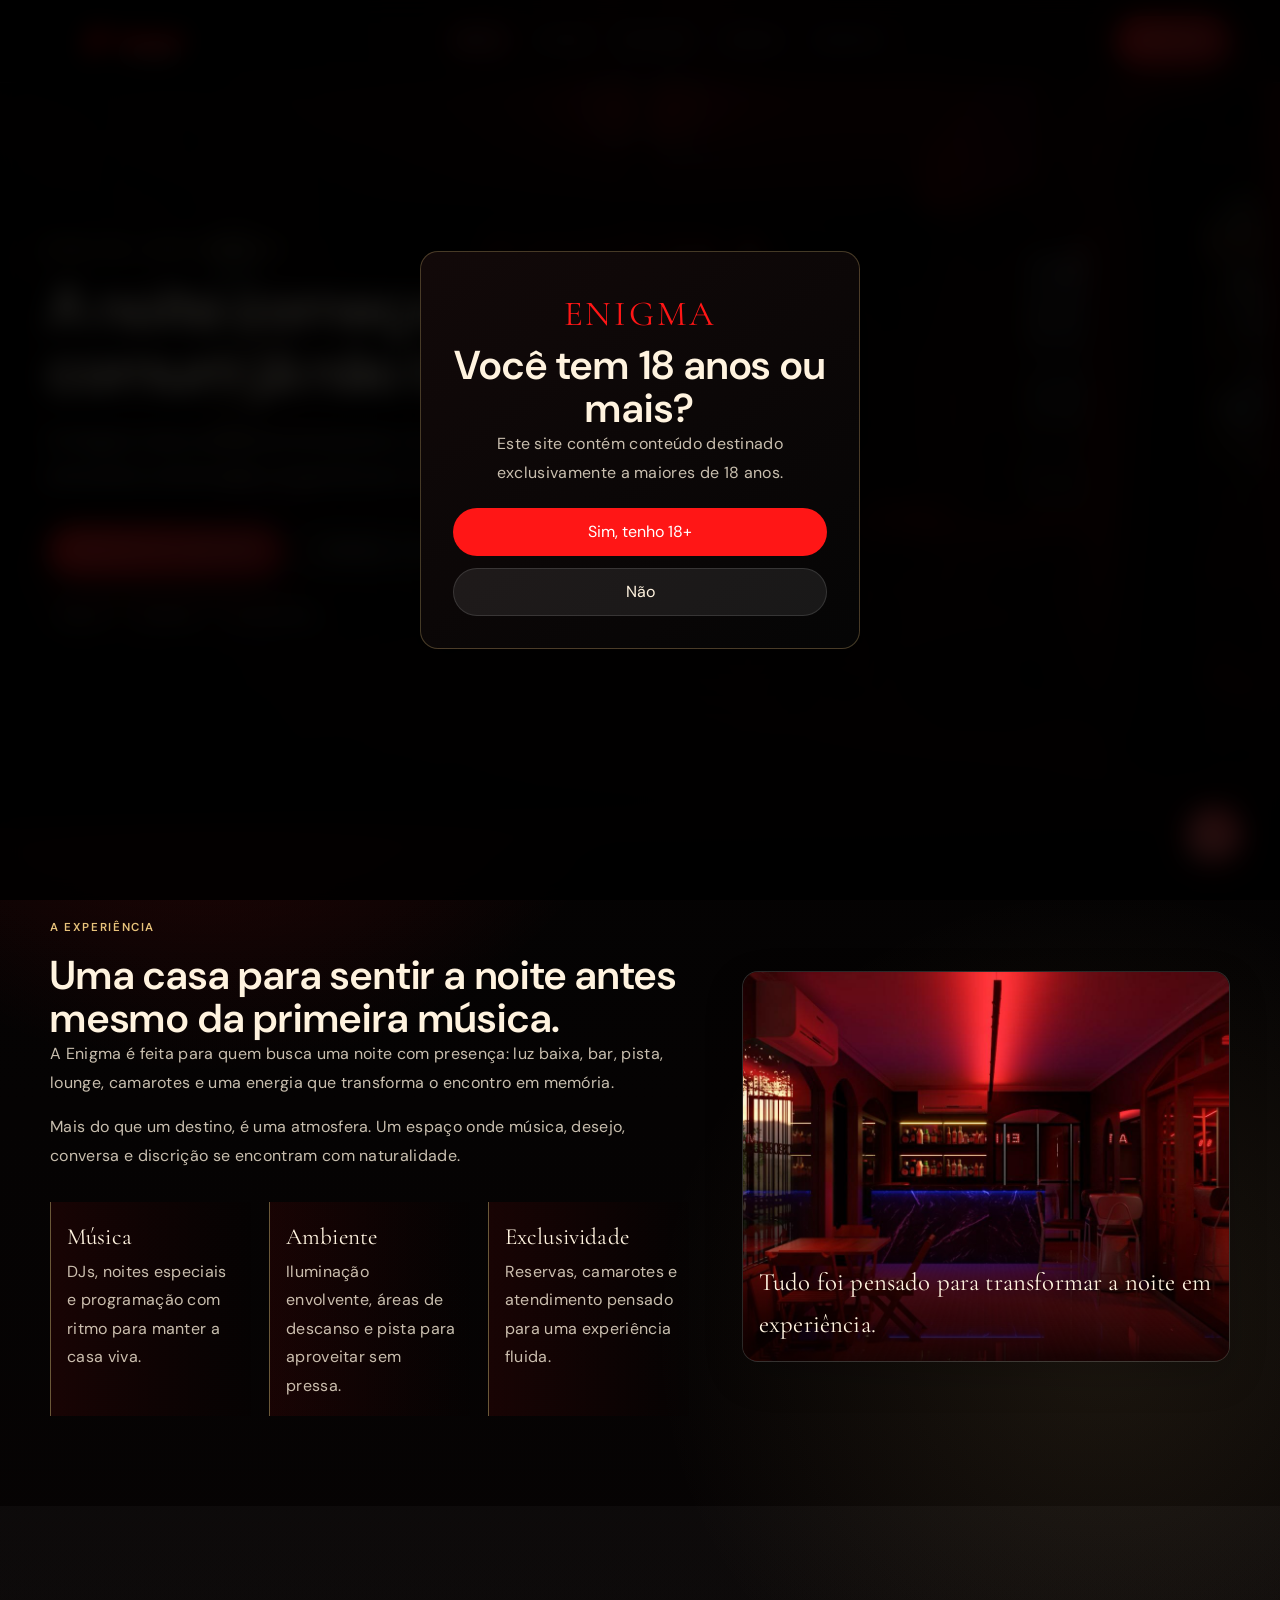
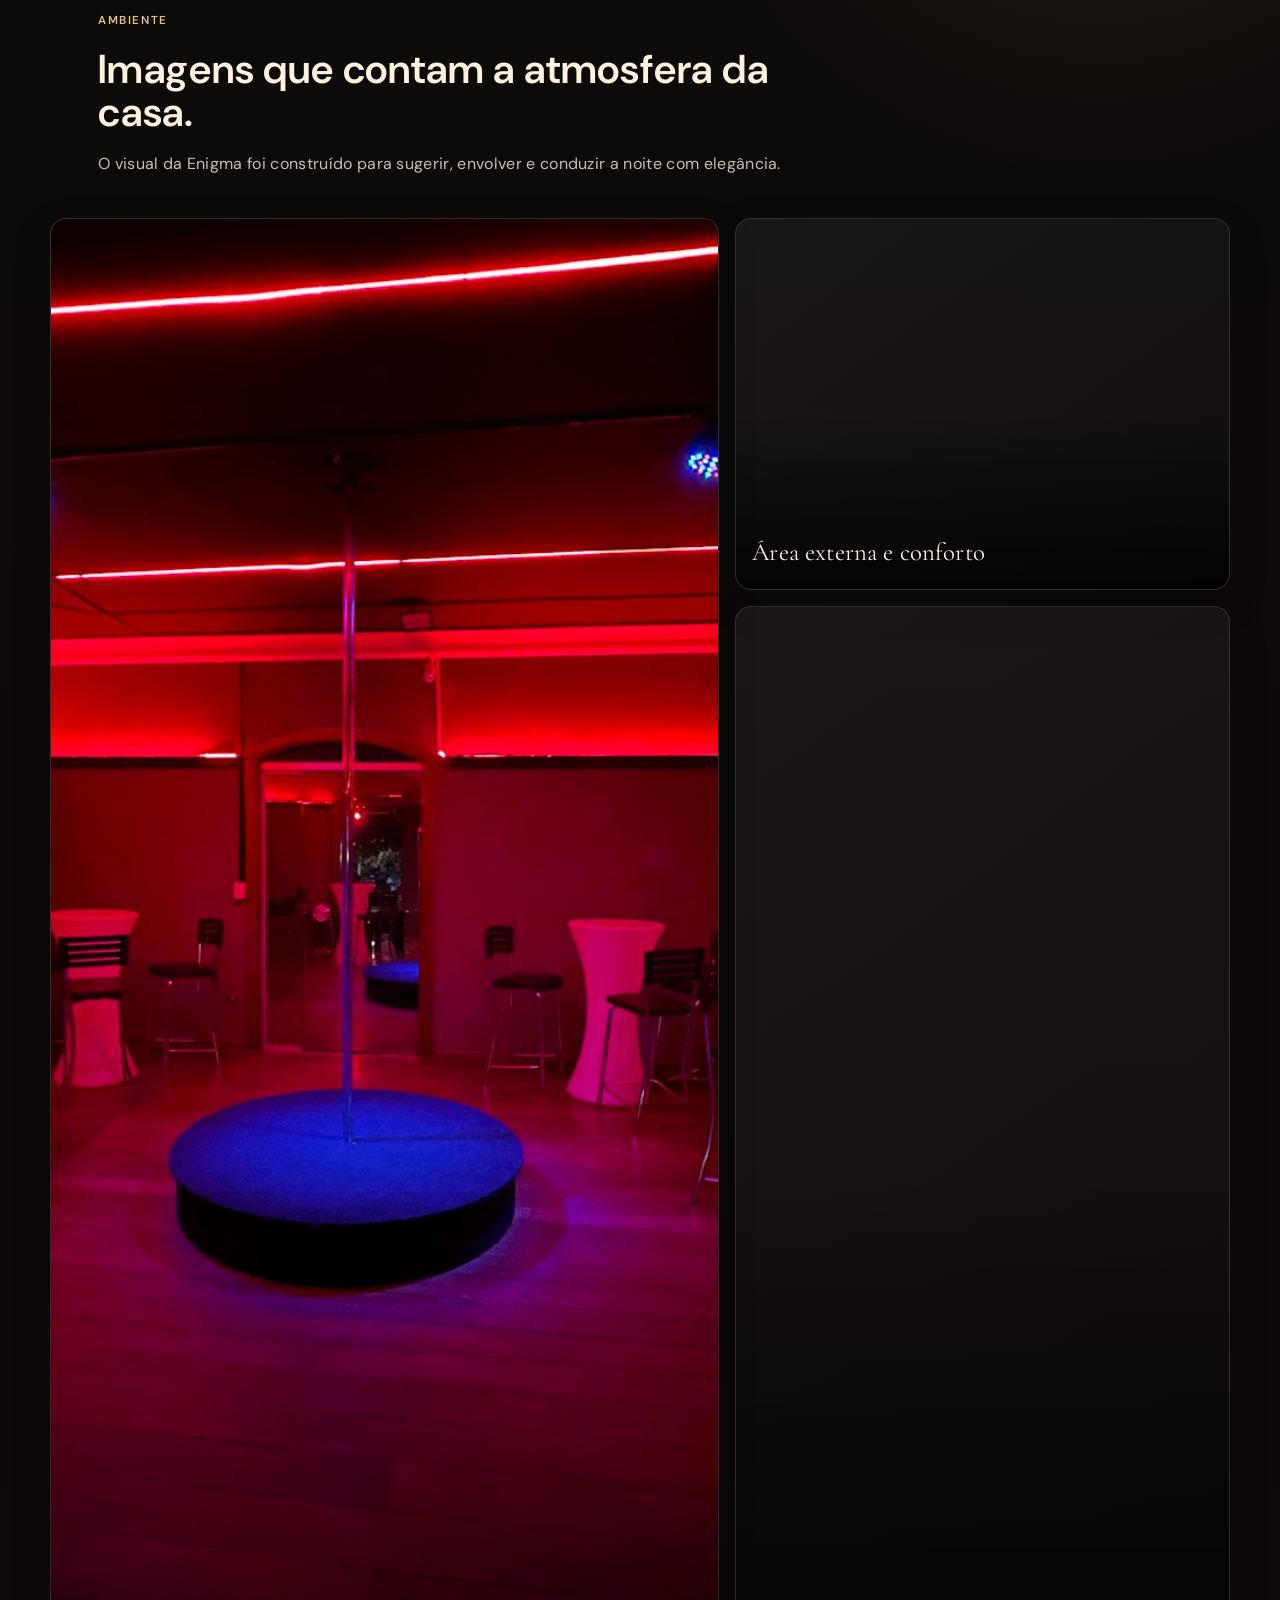
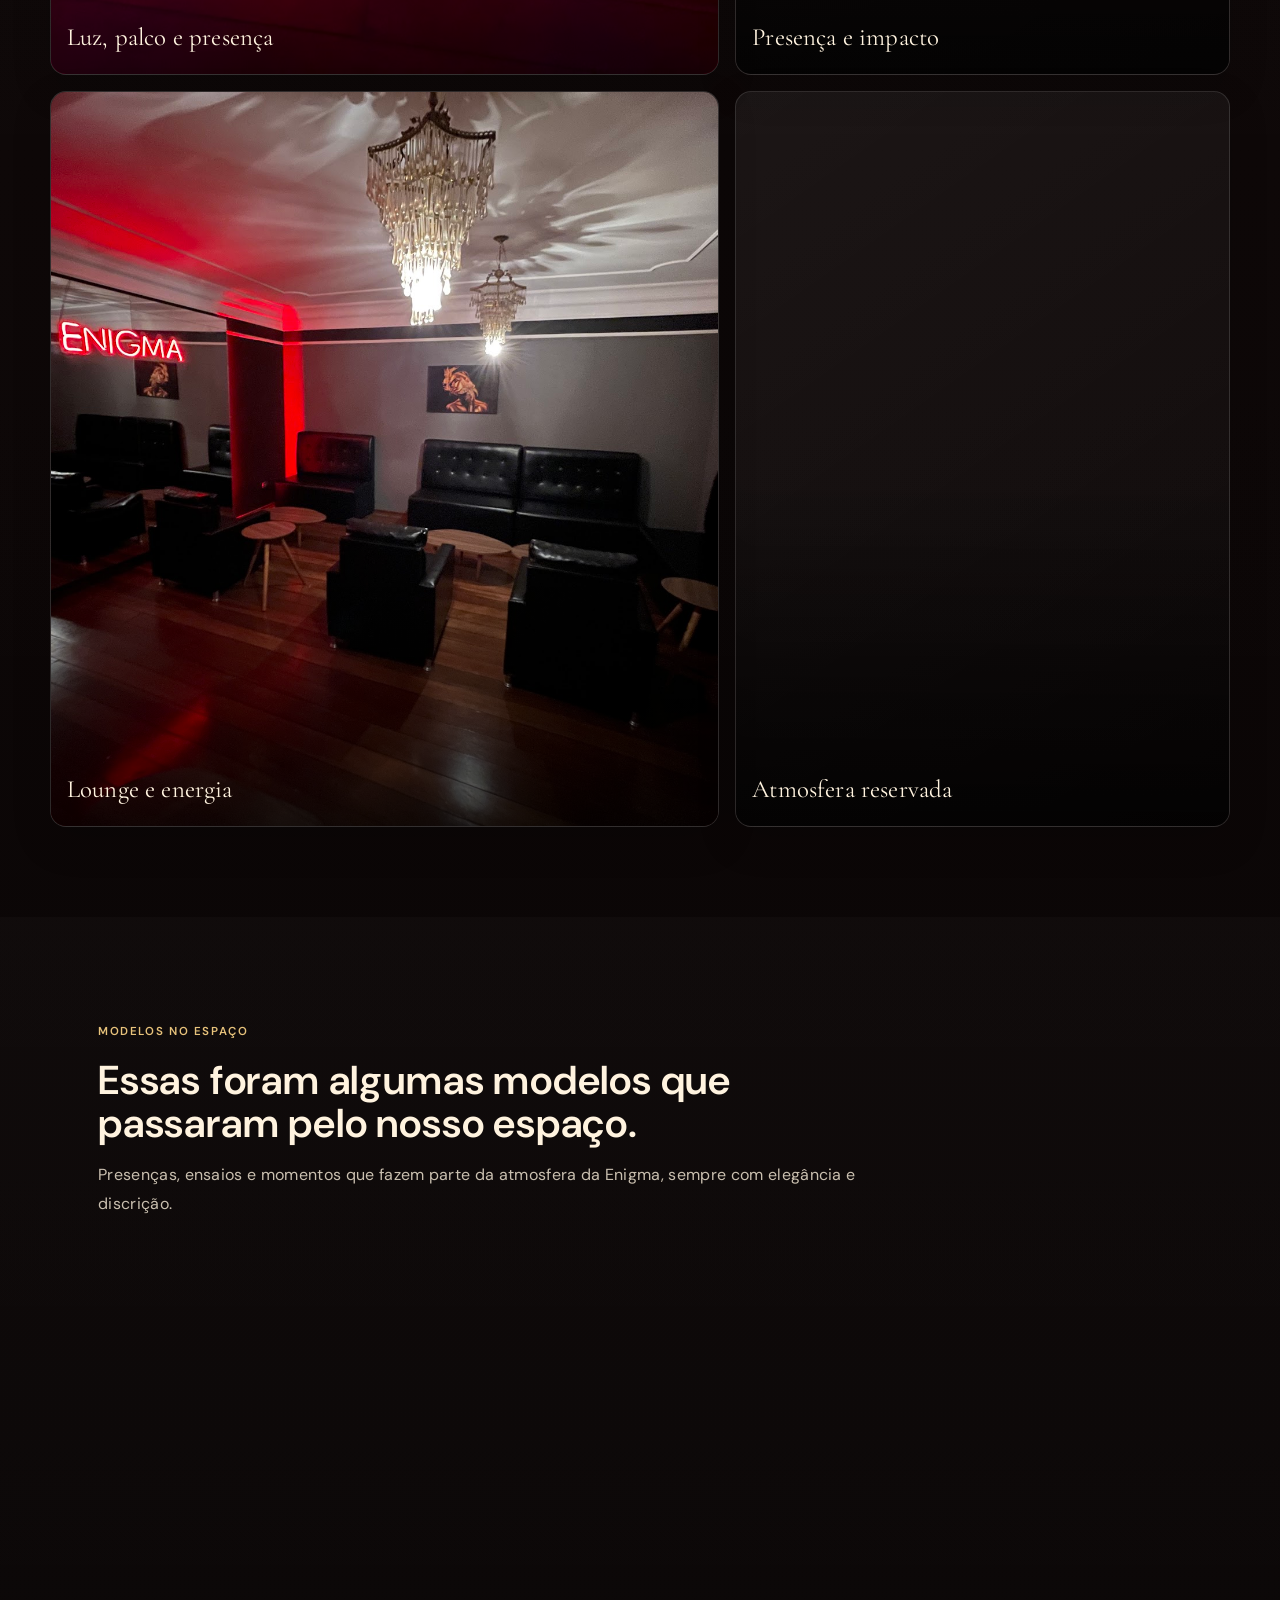
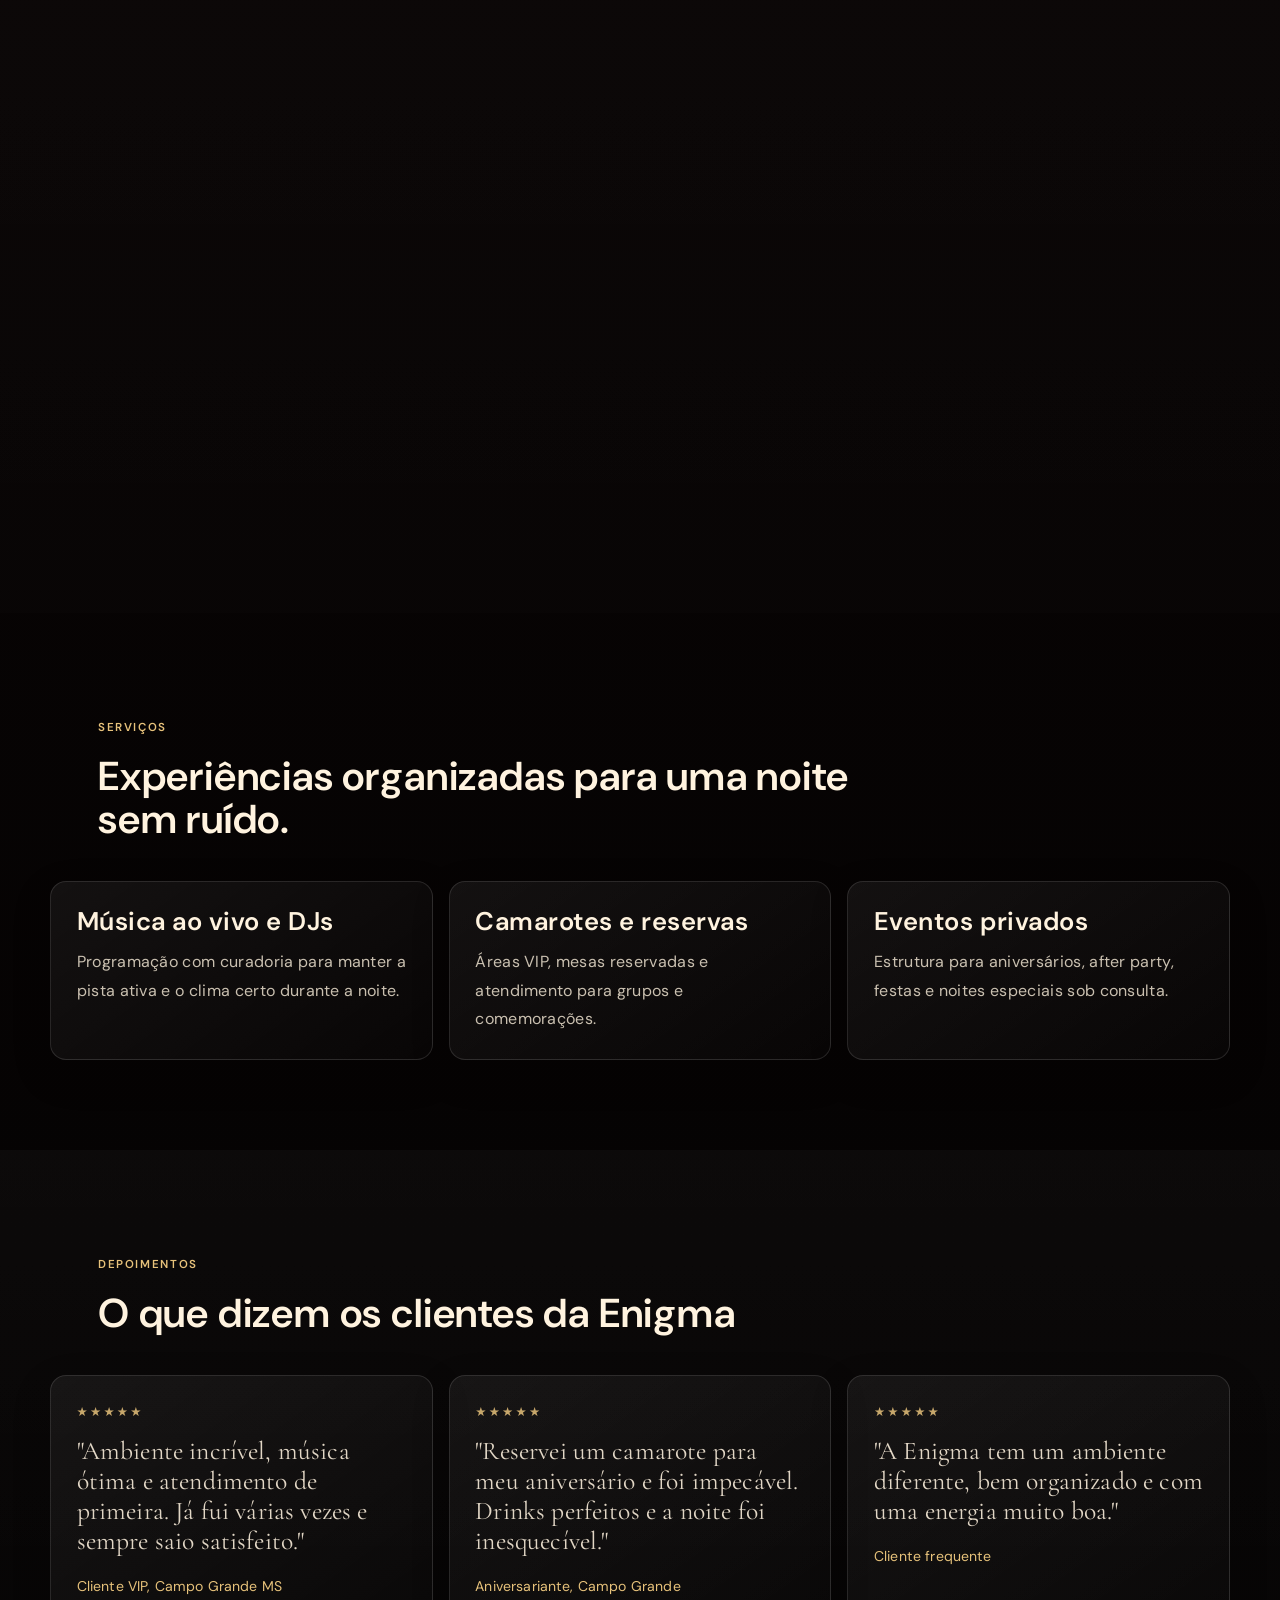
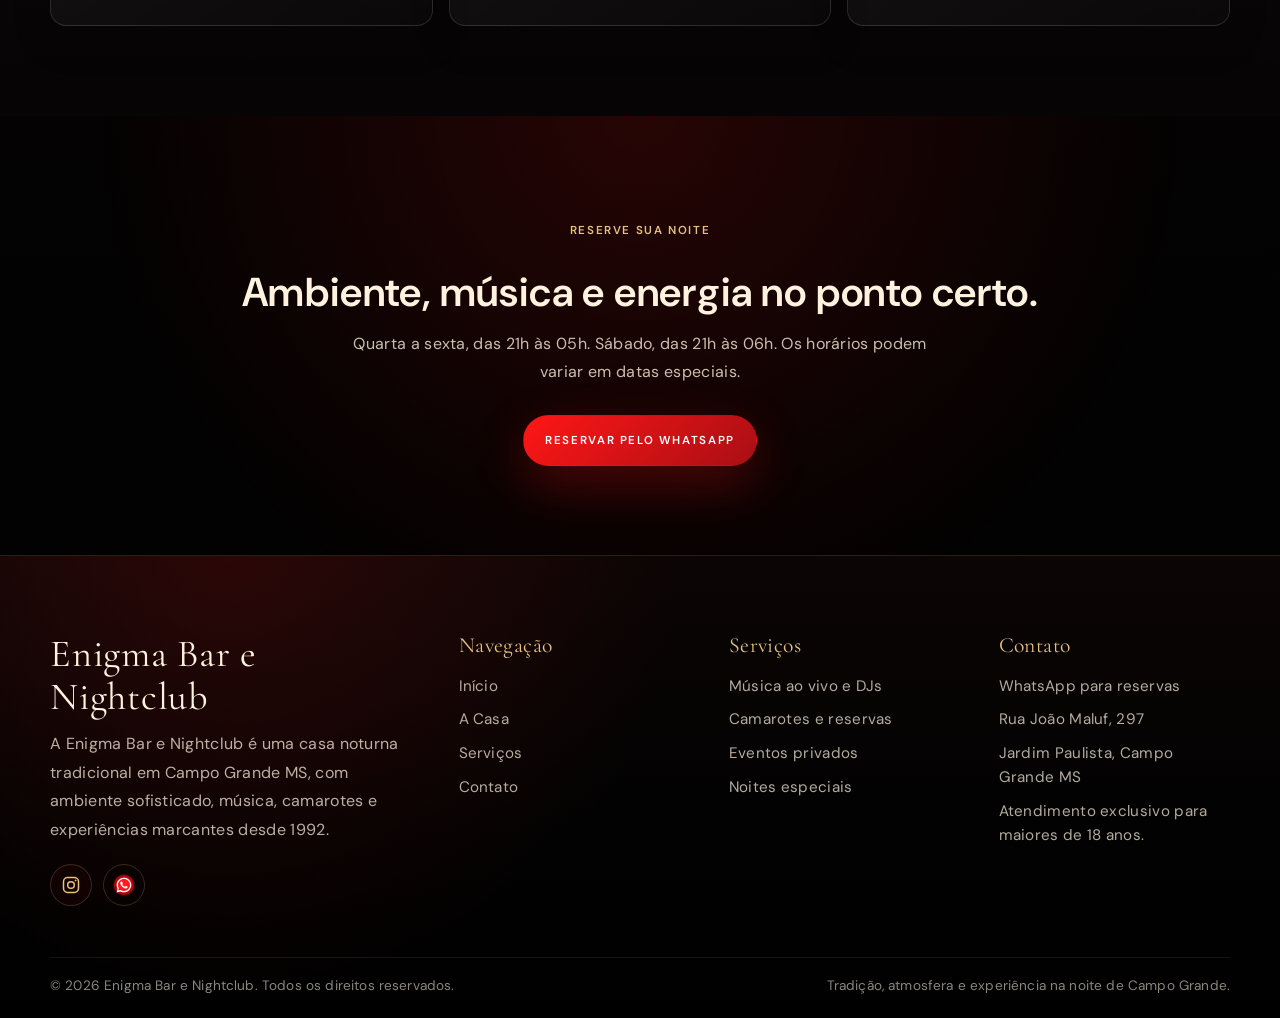
==== commit 4b4e4221: "Add full model gallery and fix text encoding" ====
--- a/index.html
+++ b/index.html
@@ -4,11 +4,11 @@
     <meta charset="utf-8">
     <meta name="viewport" content="width=device-width, initial-scale=1">
     <title>Enigma Bar e Nightclub | Casa Noturna em Campo Grande MS</title>
-    <meta name="description" content="Enigma Bar e Nightclub, casa noturna em Campo Grande MS desde 1992. Ambiente VIP, mÃƒÂºsica ao vivo, camarotes e pista de danÃƒÂ§a. Reserve pelo WhatsApp.">
-    <meta name="keywords" content="casa noturna Campo Grande MS, boate Campo Grande, Enigma nightclub, camarote Campo Grande, mÃƒÂºsica ao vivo Campo Grande">
+    <meta name="description" content="Enigma Bar e Nightclub, casa noturna em Campo Grande MS desde 1992. Ambiente VIP, música ao vivo, camarotes e pista de dança. Reserve pelo WhatsApp.">
+    <meta name="keywords" content="casa noturna Campo Grande MS, boate Campo Grande, Enigma nightclub, camarote Campo Grande, música ao vivo Campo Grande">
     <link rel="canonical" href="https://seudominio.com.br/index.html">
     <meta property="og:title" content="Enigma Bar e Nightclub | Casa Noturna em Campo Grande MS">
-    <meta property="og:description" content="Desde 1992, referÃƒÂªncia da vida noturna em Campo Grande MS. MÃƒÂºsica, ambiente VIP e noites inesquecÃƒÂ­veis.">
+    <meta property="og:description" content="Desde 1992, referência da vida noturna em Campo Grande MS. Música, ambiente VIP e noites inesquecíveis.">
     <meta property="og:type" content="website">
     <meta property="og:url" content="https://seudominio.com.br/">
     <meta property="og:image" content="https://seudominio.com.br/assets/favicon.png?v=kiss-20260506">
@@ -22,22 +22,22 @@
     <link href="https://fonts.googleapis.com/css2?family=Cormorant+Garamond:ital,wght@0,300;0,400;0,600;1,300;1,400&family=DM+Sans:wght@300;400;500;600&display=swap" rel="stylesheet">
     <link rel="preload" as="image" href="assets/images/lounge-letreiro-enigma.jpg">
     <link rel="stylesheet" href="styles.css">
-    <script type="application/ld+json">{"@context":"https://schema.org","@type":"NightClub","name":"Enigma Bar e Nightclub","description":"Casa noturna em Campo Grande MS desde 1992. Ambiente VIP, mÃƒÂºsica ao vivo, camarotes e pista de danÃƒÂ§a.","url":"https://seudominio.com.br/","telephone":"+5565999999999","address":{"@type":"PostalAddress","streetAddress":"Rua JoÃƒÂ£o Maluf, 297","addressLocality":"Campo Grande","addressRegion":"MS","postalCode":"79050-290","addressCountry":"BR"},"priceRange":"$$","sameAs":["https://www.instagram.com/enigma.nightclubcg?igsh=Y29ieXZqZmYwdXkz&utm_source=qr"]}</script>
+    <script type="application/ld+json">{"@context":"https://schema.org","@type":"NightClub","name":"Enigma Bar e Nightclub","description":"Casa noturna em Campo Grande MS desde 1992. Ambiente VIP, música ao vivo, camarotes e pista de dança.","url":"https://seudominio.com.br/","telephone":"+5565999999999","address":{"@type":"PostalAddress","streetAddress":"Rua João Maluf, 297","addressLocality":"Campo Grande","addressRegion":"MS","postalCode":"79050-290","addressCountry":"BR"},"priceRange":"$$","sameAs":["https://www.instagram.com/enigma.nightclubcg?igsh=Y29ieXZqZmYwdXkz&utm_source=qr"]}</script>
   </head>
   <body data-page="home">
-    <a class="skip-link" href="#conteudo">Ir para o conteÃƒÂºdo</a>
-    <div id="modal-maioridade" class="modal-maioridade" role="dialog" aria-modal="true" aria-labelledby="modal-titulo"><div class="modal-box"><div class="logo-modal">ENIGMA</div><h2 id="modal-titulo">VocÃƒÂª tem 18 anos ou mais?</h2><p>Este site contÃƒÂ©m conteÃƒÂºdo destinado exclusivamente a maiores de 18 anos.</p><div class="modal-botoes"><button id="btn-sim" class="btn-sim">Sim, tenho 18+</button><button id="btn-nao" class="btn-nao">NÃƒÂ£o</button></div></div></div>
-    <header class="site-header" data-header><div class="container header-inner"><a href="index.html" class="logo" aria-label="Enigma Bar e Nightclub, pÃƒÂ¡gina inicial"><img src="assets/images/logo-enigma.png" alt="Logo Enigma Bar e Nightclub"></a><button class="nav-toggle" type="button" aria-label="Abrir menu" aria-expanded="false" data-menu-toggle><span></span><span></span><span></span></button><nav class="main-nav" data-menu><a href="index.html" data-nav="home">InÃƒÂ­cio</a><a href="sobre.html" data-nav="sobre">A Casa</a><a href="servicos.html" data-nav="servicos">ServiÃƒÂ§os</a><a href="/agenda" data-nav="agenda">Agenda</a><a href="contato.html" data-nav="contato">Contato</a></nav><a class="btn btn-primary header-cta" href="#" data-whatsapp data-message="OlÃƒÂ¡, quero reservar na Enigma.">Reservar</a></div></header>
+    <a class="skip-link" href="#conteudo">Ir para o conteúdo</a>
+    <div id="modal-maioridade" class="modal-maioridade" role="dialog" aria-modal="true" aria-labelledby="modal-titulo"><div class="modal-box"><div class="logo-modal">ENIGMA</div><h2 id="modal-titulo">Você tem 18 anos ou mais?</h2><p>Este site contém conteúdo destinado exclusivamente a maiores de 18 anos.</p><div class="modal-botoes"><button id="btn-sim" class="btn-sim">Sim, tenho 18+</button><button id="btn-nao" class="btn-nao">Não</button></div></div></div>
+    <header class="site-header" data-header><div class="container header-inner"><a href="index.html" class="logo" aria-label="Enigma Bar e Nightclub, página inicial"><img src="assets/images/logo-enigma.png" alt="Logo Enigma Bar e Nightclub"></a><button class="nav-toggle" type="button" aria-label="Abrir menu" aria-expanded="false" data-menu-toggle><span></span><span></span><span></span></button><nav class="main-nav" data-menu><a href="index.html" data-nav="home">Início</a><a href="sobre.html" data-nav="sobre">A Casa</a><a href="servicos.html" data-nav="servicos">Serviços</a><a href="/agenda" data-nav="agenda">Agenda</a><a href="contato.html" data-nav="contato">Contato</a></nav><a class="btn btn-primary header-cta" href="#" data-whatsapp data-message="Olá, quero reservar na Enigma.">Reservar</a></div></header>
     <main id="conteudo">
-      <section class="hero" aria-labelledby="hero-title"><div class="hero-media" aria-hidden="true"><img src="assets/images/lounge-letreiro-enigma.jpg" alt="Lounge da Enigma Bar e Nightclub com letreiro iluminado em Campo Grande MS"></div><div class="hero-overlay"></div><div class="container hero-grid"><div class="hero-content reveal"><p class="eyebrow">Desde 1992 Ã¢â‚¬Â¢ Campo Grande MS</p><h1 id="hero-title">A noite comeÃƒÂ§a quando o comum jÃƒÂ¡ nÃƒÂ£o basta.</h1><p class="hero-copy">A Enigma reÃƒÂºne ambiente envolvente, atendimento discreto, mÃƒÂºsica, atmosfera sofisticada e experiÃƒÂªncias marcantes em Campo Grande MS.</p><div class="hero-actions"><a class="btn btn-primary" href="#" data-whatsapp data-message="OlÃƒÂ¡, quero reservar pelo WhatsApp na Enigma.">Reservar pelo WhatsApp</a><a class="btn btn-secondary" href="sobre.html">ConheÃƒÂ§a a casa</a></div><div class="hero-note"><span>MÃƒÂºsica</span><span>Ambiente</span><span>Exclusividade</span></div></div></div></section>
-      <section class="section"><div class="container split"><div class="copy reveal"><p class="eyebrow">A experiÃƒÂªncia</p><h2>Uma casa para sentir a noite antes mesmo da primeira mÃƒÂºsica.</h2><p>A Enigma ÃƒÂ© feita para quem busca uma noite com presenÃƒÂ§a: luz baixa, bar, pista, lounge, camarotes e uma energia que transforma o encontro em memÃƒÂ³ria.</p><p>Mais do que um destino, ÃƒÂ© uma atmosfera. Um espaÃƒÂ§o onde mÃƒÂºsica, desejo, conversa e discriÃƒÂ§ÃƒÂ£o se encontram com naturalidade.</p><div class="highlight-row"><div class="highlight"><strong>MÃƒÂºsica</strong><p>DJs, noites especiais e programaÃƒÂ§ÃƒÂ£o com ritmo para manter a casa viva.</p></div><div class="highlight"><strong>Ambiente</strong><p>IluminaÃƒÂ§ÃƒÂ£o envolvente, ÃƒÂ¡reas de descanso e pista para aproveitar sem pressa.</p></div><div class="highlight"><strong>Exclusividade</strong><p>Reservas, camarotes e atendimento pensado para uma experiÃƒÂªncia fluida.</p></div></div></div><div class="visual-card reveal"><img src="assets/images/bar-enigma-vermelho.jpg" alt="Bar da Enigma com iluminaÃƒÂ§ÃƒÂ£o vermelha e balcÃƒÂ£o iluminado" width="1000" height="800" loading="lazy" decoding="async"><span class="visual-caption">Tudo foi pensado para transformar a noite em experiÃƒÂªncia.</span></div></div></section>
-      <section class="section section-muted"><div class="container"><div class="section-head reveal"><p class="eyebrow">Ambiente</p><h2>Imagens que contam a atmosfera da casa.</h2><p>O visual da Enigma foi construÃƒÂ­do para sugerir, envolver e conduzir a noite com elegÃƒÂ¢ncia.</p></div><div class="visual-grid"><div class="visual-card large reveal"><img src="assets/images/palco-luzes-vermelhas.jpg" alt="Palco e pista da Enigma com iluminaÃƒÂ§ÃƒÂ£o vermelha" width="1690" height="1268" loading="lazy" decoding="async"><span class="visual-caption">Luz, palco e presenÃƒÂ§a</span></div><div class="visual-card reveal"><img src="assets/images/patio-piscina-enigma.jpg" alt="PÃƒÂ¡tio externo da Enigma com piscina e mesas ao ar livre" width="1690" height="1268" loading="lazy" decoding="async"><span class="visual-caption">ÃƒÂrea externa e conforto</span></div><div class="visual-card reveal portrait-card"><img src="assets/images/luxury-performance-black.jpeg" alt="Artista em noite temÃƒÂ¡tica da Enigma Bar e Nightclub" width="800" height="1000" loading="lazy" decoding="async"><span class="visual-caption">PresenÃƒÂ§a e impacto</span></div><div class="visual-card reveal"><img src="assets/images/lounge-candelabros-enigma.jpg" alt="Lounge interno da Enigma com sofÃƒÂ¡s e lustres" width="1690" height="1268" loading="lazy" decoding="async"><span class="visual-caption">Lounge e energia</span></div><div class="visual-card reveal portrait-card"><img src="assets/images/vip-suite-white.jpeg" alt="Artista em ambiente reservado da Enigma" width="800" height="1000" loading="lazy" decoding="async"><span class="visual-caption">Atmosfera reservada</span></div></div></div></section>
-      <section class="section section-muted"><div class="container"><div class="section-head reveal"><p class="eyebrow">Modelos no espaço</p><h2>Essas foram algumas modelos que passaram pelo nosso espaço.</h2><p>Momentos, presenças e ensaios que também fazem parte da atmosfera da Enigma.</p></div><div class="model-grid"><div class="visual-card reveal portrait-card"><img src="assets/images/modelo-espaco-01.jpeg" alt="Modelo em ensaio elegante na Enigma" width="800" height="1000" loading="lazy" decoding="async"><span class="visual-caption">Presença marcante</span></div><div class="visual-card reveal portrait-card"><img src="assets/images/modelo-espaco-02.jpeg" alt="Modelo com bandeira do Brasil em ensaio na Enigma" width="800" height="1000" loading="lazy" decoding="async"><span class="visual-caption">Ensaio e energia</span></div><div class="visual-card reveal portrait-card"><img src="assets/images/modelo-espaco-03.jpeg" alt="Modelo em look preto na Enigma" width="800" height="1000" loading="lazy" decoding="async"><span class="visual-caption">Noite e atitude</span></div><div class="visual-card reveal portrait-card"><img src="assets/images/luxury-performance-black.jpeg" alt="Modelo em performance elegante na Enigma" width="800" height="1000" loading="lazy" decoding="async"><span class="visual-caption">Performance</span></div><div class="visual-card reveal portrait-card"><img src="assets/images/vip-suite-white.jpeg" alt="Modelo em ambiente reservado da Enigma" width="800" height="1000" loading="lazy" decoding="async"><span class="visual-caption">Ambiente reservado</span></div><div class="visual-card reveal portrait-card"><img src="assets/images/pool-editorial-white.jpeg" alt="Modelo em editorial elegante na Enigma" width="800" height="1000" loading="lazy" decoding="async"><span class="visual-caption">Editorial</span></div></div></div></section>      <section class="section"><div class="container"><div class="section-head reveal"><p class="eyebrow">ServiÃƒÂ§os</p><h2>ExperiÃƒÂªncias organizadas para uma noite sem ruÃƒÂ­do.</h2></div><div class="service-grid"><article class="service-card reveal"><h3>MÃƒÂºsica ao vivo e DJs</h3><p>ProgramaÃƒÂ§ÃƒÂ£o com curadoria para manter a pista ativa e o clima certo durante a noite.</p></article><article class="service-card reveal"><h3>Camarotes e reservas</h3><p>ÃƒÂreas VIP, mesas reservadas e atendimento para grupos e comemoraÃƒÂ§ÃƒÂµes.</p></article><article class="service-card reveal"><h3>Eventos privados</h3><p>Estrutura para aniversÃƒÂ¡rios, after party, festas e noites especiais sob consulta.</p></article></div></div></section>
-      <section class="section section-muted"><div class="container"><div class="section-head reveal"><p class="eyebrow">Depoimentos</p><h2>O que dizem os clientes da Enigma</h2></div><div class="testimonial-grid"><article class="testimonial-card reveal"><div class="stars">Ã¢Ëœâ€¦Ã¢Ëœâ€¦Ã¢Ëœâ€¦Ã¢Ëœâ€¦Ã¢Ëœâ€¦</div><blockquote>"Ambiente incrÃƒÂ­vel, mÃƒÂºsica ÃƒÂ³tima e atendimento de primeira. JÃƒÂ¡ fui vÃƒÂ¡rias vezes e sempre saio satisfeito."</blockquote><cite>Cliente VIP, Campo Grande MS</cite></article><article class="testimonial-card reveal"><div class="stars">Ã¢Ëœâ€¦Ã¢Ëœâ€¦Ã¢Ëœâ€¦Ã¢Ëœâ€¦Ã¢Ëœâ€¦</div><blockquote>"Reservei um camarote para meu aniversÃƒÂ¡rio e foi impecÃƒÂ¡vel. Drinks perfeitos e a noite foi inesquecÃƒÂ­vel."</blockquote><cite>Aniversariante, Campo Grande</cite></article><article class="testimonial-card reveal"><div class="stars">Ã¢Ëœâ€¦Ã¢Ëœâ€¦Ã¢Ëœâ€¦Ã¢Ëœâ€¦Ã¢Ëœâ€¦</div><blockquote>"A Enigma tem um ambiente diferente, bem organizado e com uma energia muito boa."</blockquote><cite>Cliente frequente</cite></article></div></div></section>
-      <section class="final-cta"><div class="container reveal"><p class="eyebrow">Reserve sua noite</p><h2>Ambiente, mÃƒÂºsica e energia no ponto certo.</h2><p>Quarta a sexta, das 21h ÃƒÂ s 05h. SÃƒÂ¡bado, das 21h ÃƒÂ s 06h. Os horÃƒÂ¡rios podem variar em datas especiais.</p><a class="btn btn-primary" href="#" data-whatsapp data-message="OlÃƒÂ¡, quero reservar minha noite na Enigma.">Reservar pelo WhatsApp</a></div></section>
+      <section class="hero" aria-labelledby="hero-title"><div class="hero-media" aria-hidden="true"><img src="assets/images/lounge-letreiro-enigma.jpg" alt="Lounge da Enigma Bar e Nightclub com letreiro iluminado em Campo Grande MS"></div><div class="hero-overlay"></div><div class="container hero-grid"><div class="hero-content reveal"><p class="eyebrow">Desde 1992 • Campo Grande MS</p><h1 id="hero-title">A noite começa quando o comum já não basta.</h1><p class="hero-copy">A Enigma reúne ambiente envolvente, atendimento discreto, música, atmosfera sofisticada e experiências marcantes em Campo Grande MS.</p><div class="hero-actions"><a class="btn btn-primary" href="#" data-whatsapp data-message="Olá, quero reservar pelo WhatsApp na Enigma.">Reservar pelo WhatsApp</a><a class="btn btn-secondary" href="sobre.html">Conheça a casa</a></div><div class="hero-note"><span>Música</span><span>Ambiente</span><span>Exclusividade</span></div></div></div></section>
+      <section class="section"><div class="container split"><div class="copy reveal"><p class="eyebrow">A experiência</p><h2>Uma casa para sentir a noite antes mesmo da primeira música.</h2><p>A Enigma é feita para quem busca uma noite com presença: luz baixa, bar, pista, lounge, camarotes e uma energia que transforma o encontro em memória.</p><p>Mais do que um destino, é uma atmosfera. Um espaço onde música, desejo, conversa e discrição se encontram com naturalidade.</p><div class="highlight-row"><div class="highlight"><strong>Música</strong><p>DJs, noites especiais e programação com ritmo para manter a casa viva.</p></div><div class="highlight"><strong>Ambiente</strong><p>Iluminação envolvente, áreas de descanso e pista para aproveitar sem pressa.</p></div><div class="highlight"><strong>Exclusividade</strong><p>Reservas, camarotes e atendimento pensado para uma experiência fluida.</p></div></div></div><div class="visual-card reveal"><img src="assets/images/bar-enigma-vermelho.jpg" alt="Bar da Enigma com iluminação vermelha e balcão iluminado" width="1000" height="800" loading="lazy" decoding="async"><span class="visual-caption">Tudo foi pensado para transformar a noite em experiência.</span></div></div></section>
+      <section class="section section-muted"><div class="container"><div class="section-head reveal"><p class="eyebrow">Ambiente</p><h2>Imagens que contam a atmosfera da casa.</h2><p>O visual da Enigma foi construído para sugerir, envolver e conduzir a noite com elegância.</p></div><div class="visual-grid"><div class="visual-card large reveal"><img src="assets/images/palco-luzes-vermelhas.jpg" alt="Palco e pista da Enigma com iluminação vermelha" width="1690" height="1268" loading="lazy" decoding="async"><span class="visual-caption">Luz, palco e presença</span></div><div class="visual-card reveal"><img src="assets/images/patio-piscina-enigma.jpg" alt="Pátio externo da Enigma com piscina e mesas ao ar livre" width="1690" height="1268" loading="lazy" decoding="async"><span class="visual-caption">Área externa e conforto</span></div><div class="visual-card reveal portrait-card"><img src="assets/images/luxury-performance-black.jpeg" alt="Artista em noite temática da Enigma Bar e Nightclub" width="800" height="1000" loading="lazy" decoding="async"><span class="visual-caption">Presença e impacto</span></div><div class="visual-card reveal"><img src="assets/images/lounge-candelabros-enigma.jpg" alt="Lounge interno da Enigma com sofás e lustres" width="1690" height="1268" loading="lazy" decoding="async"><span class="visual-caption">Lounge e energia</span></div><div class="visual-card reveal portrait-card"><img src="assets/images/vip-suite-white.jpeg" alt="Artista em ambiente reservado da Enigma" width="800" height="1000" loading="lazy" decoding="async"><span class="visual-caption">Atmosfera reservada</span></div></div></div></section>
+      <section class="section section-muted modelos-section"><div class="container"><div class="section-head reveal"><p class="eyebrow">Modelos no espaço</p><h2>Essas foram algumas modelos que passaram pelo nosso espaço.</h2><p>Presenças, ensaios e momentos que fazem parte da atmosfera da Enigma, sempre com elegância e discrição.</p></div><div class="model-grid"><div class="visual-card reveal portrait-card"><img src="assets/images/modelo-passou-01.jpeg" alt="Modelo em ensaio elegante que passou pela Enigma" width="800" height="1200" loading="lazy" decoding="async"><span class="visual-caption">Presença marcante</span></div><div class="visual-card reveal portrait-card"><img src="assets/images/modelo-passou-02.jpeg" alt="Modelo em área externa da Enigma" width="800" height="1200" loading="lazy" decoding="async"><span class="visual-caption">Estilo e presença</span></div><div class="visual-card reveal portrait-card"><img src="assets/images/modelo-passou-03.jpeg" alt="Modelo em ambiente reservado da Enigma" width="800" height="1200" loading="lazy" decoding="async"><span class="visual-caption">Atmosfera reservada</span></div><div class="visual-card reveal portrait-card"><img src="assets/images/modelo-passou-04.jpeg" alt="Modelo em ensaio com faixa e bandeira do Brasil" width="800" height="1200" loading="lazy" decoding="async"><span class="visual-caption">Ensaio especial</span></div><div class="visual-card reveal portrait-card"><img src="assets/images/modelo-passou-05.jpeg" alt="Modelo em editorial com bandeira do Brasil" width="800" height="1200" loading="lazy" decoding="async"><span class="visual-caption">Editorial</span></div><div class="visual-card reveal portrait-card"><img src="assets/images/modelo-passou-06.jpeg" alt="Modelo em ensaio de estúdio que passou pela Enigma" width="800" height="1200" loading="lazy" decoding="async"><span class="visual-caption">Noite e atitude</span></div><div class="visual-card reveal portrait-card"><img src="assets/images/modelo-passou-07.jpeg" alt="Modelo em ensaio sofisticado com porta de madeira" width="800" height="1200" loading="lazy" decoding="async"><span class="visual-caption">Sofisticação</span></div><div class="visual-card reveal portrait-card"><img src="assets/images/modelo-passou-08.jpeg" alt="Modelo em área externa com piscina da Enigma" width="800" height="1200" loading="lazy" decoding="async"><span class="visual-caption">Energia externa</span></div></div></div></section>      <section class="section"><div class="container"><div class="section-head reveal"><p class="eyebrow">Serviços</p><h2>Experiências organizadas para uma noite sem ruído.</h2></div><div class="service-grid"><article class="service-card reveal"><h3>Música ao vivo e DJs</h3><p>Programação com curadoria para manter a pista ativa e o clima certo durante a noite.</p></article><article class="service-card reveal"><h3>Camarotes e reservas</h3><p>Áreas VIP, mesas reservadas e atendimento para grupos e comemorações.</p></article><article class="service-card reveal"><h3>Eventos privados</h3><p>Estrutura para aniversários, after party, festas e noites especiais sob consulta.</p></article></div></div></section>
+      <section class="section section-muted"><div class="container"><div class="section-head reveal"><p class="eyebrow">Depoimentos</p><h2>O que dizem os clientes da Enigma</h2></div><div class="testimonial-grid"><article class="testimonial-card reveal"><div class="stars">★★★★★</div><blockquote>"Ambiente incrível, música ótima e atendimento de primeira. Já fui várias vezes e sempre saio satisfeito."</blockquote><cite>Cliente VIP, Campo Grande MS</cite></article><article class="testimonial-card reveal"><div class="stars">★★★★★</div><blockquote>"Reservei um camarote para meu aniversário e foi impecável. Drinks perfeitos e a noite foi inesquecível."</blockquote><cite>Aniversariante, Campo Grande</cite></article><article class="testimonial-card reveal"><div class="stars">★★★★★</div><blockquote>"A Enigma tem um ambiente diferente, bem organizado e com uma energia muito boa."</blockquote><cite>Cliente frequente</cite></article></div></div></section>
+      <section class="final-cta"><div class="container reveal"><p class="eyebrow">Reserve sua noite</p><h2>Ambiente, música e energia no ponto certo.</h2><p>Quarta a sexta, das 21h às 05h. Sábado, das 21h às 06h. Os horários podem variar em datas especiais.</p><a class="btn btn-primary" href="#" data-whatsapp data-message="Olá, quero reservar minha noite na Enigma.">Reservar pelo WhatsApp</a></div></section>
     </main>
-    <footer class="site-footer"><div class="container footer-main"><div class="footer-brand"><h3>Enigma Bar e Nightclub</h3><p>A Enigma Bar e Nightclub ÃƒÂ© uma casa noturna tradicional em Campo Grande MS, com ambiente sofisticado, mÃƒÂºsica, camarotes e experiÃƒÂªncias marcantes desde 1992.</p><div class="footer-redes"><a href="https://www.instagram.com/enigma.nightclubcg?igsh=Y29ieXZqZmYwdXkz&utm_source=qr" target="_blank" rel="noopener noreferrer" aria-label="Instagram da Enigma"><svg viewBox="0 0 24 24" aria-hidden="true"><rect x="3" y="3" width="18" height="18" rx="5"></rect><circle cx="12" cy="12" r="4"></circle><circle cx="17.5" cy="6.5" r="1.1"></circle></svg></a><a class="footer-whatsapp" href="https://wa.me/5565999999999" target="_blank" rel="noopener noreferrer" aria-label="WhatsApp da Enigma"><img src="assets/whatsapp-float.svg" alt=""></a></div></div><nav class="footer-col" aria-label="Links principais"><h3>NavegaÃƒÂ§ÃƒÂ£o</h3><a href="index.html">InÃƒÂ­cio</a><a href="sobre.html">A Casa</a><a href="servicos.html">ServiÃƒÂ§os</a><a href="contato.html">Contato</a></nav><div class="footer-col"><h3>ServiÃƒÂ§os</h3><p>MÃƒÂºsica ao vivo e DJs</p><p>Camarotes e reservas</p><p>Eventos privados</p><p>Noites especiais</p></div><div class="footer-col"><h3>Contato</h3><a href="https://wa.me/5565999999999" target="_blank" rel="noopener noreferrer">WhatsApp para reservas</a><p>Rua JoÃƒÂ£o Maluf, 297</p><p>Jardim Paulista, Campo Grande MS</p><p>Atendimento exclusivo para maiores de 18 anos.</p></div></div><div class="container footer-bottom"><span>&copy; 2026 Enigma Bar e Nightclub. Todos os direitos reservados.</span><span>TradiÃƒÂ§ÃƒÂ£o, atmosfera e experiÃƒÂªncia na noite de Campo Grande.</span></div></footer>
-    <a href="https://wa.me/5565999999999?text=OlÃƒÂ¡%2C%20vim%20pelo%20site%20e%20quero%20mais%20informaÃƒÂ§ÃƒÂµes%20sobre%20a%20Enigma." class="whatsapp-float" target="_blank" rel="noopener noreferrer" aria-label="Falar no WhatsApp"><img src="assets/whatsapp-float.svg" alt="WhatsApp"></a>
+    <footer class="site-footer"><div class="container footer-main"><div class="footer-brand"><h3>Enigma Bar e Nightclub</h3><p>A Enigma Bar e Nightclub é uma casa noturna tradicional em Campo Grande MS, com ambiente sofisticado, música, camarotes e experiências marcantes desde 1992.</p><div class="footer-redes"><a href="https://www.instagram.com/enigma.nightclubcg?igsh=Y29ieXZqZmYwdXkz&utm_source=qr" target="_blank" rel="noopener noreferrer" aria-label="Instagram da Enigma"><svg viewBox="0 0 24 24" aria-hidden="true"><rect x="3" y="3" width="18" height="18" rx="5"></rect><circle cx="12" cy="12" r="4"></circle><circle cx="17.5" cy="6.5" r="1.1"></circle></svg></a><a class="footer-whatsapp" href="https://wa.me/5565999999999" target="_blank" rel="noopener noreferrer" aria-label="WhatsApp da Enigma"><img src="assets/whatsapp-float.svg" alt=""></a></div></div><nav class="footer-col" aria-label="Links principais"><h3>Navegação</h3><a href="index.html">Início</a><a href="sobre.html">A Casa</a><a href="servicos.html">Serviços</a><a href="contato.html">Contato</a></nav><div class="footer-col"><h3>Serviços</h3><p>Música ao vivo e DJs</p><p>Camarotes e reservas</p><p>Eventos privados</p><p>Noites especiais</p></div><div class="footer-col"><h3>Contato</h3><a href="https://wa.me/5565999999999" target="_blank" rel="noopener noreferrer">WhatsApp para reservas</a><p>Rua João Maluf, 297</p><p>Jardim Paulista, Campo Grande MS</p><p>Atendimento exclusivo para maiores de 18 anos.</p></div></div><div class="container footer-bottom"><span>&copy; 2026 Enigma Bar e Nightclub. Todos os direitos reservados.</span><span>Tradição, atmosfera e experiência na noite de Campo Grande.</span></div></footer>
+    <a href="https://wa.me/5565999999999?text=Olá%2C%20vim%20pelo%20site%20e%20quero%20mais%20informações%20sobre%20a%20Enigma." class="whatsapp-float" target="_blank" rel="noopener noreferrer" aria-label="Falar no WhatsApp"><img src="assets/whatsapp-float.svg" alt="WhatsApp"></a>
     <script src="script.js" defer></script>
   </body>
 </html>
--- a/styles.css
+++ b/styles.css
@@ -517,14 +517,8 @@
 }
 
 @media (min-width: 980px) {
-  .model-grid { grid-template-columns: repeat(6, minmax(0, 1fr)); }
+  .model-grid { grid-template-columns: repeat(4, minmax(0, 1fr)); }
   .model-grid .visual-card { min-height: 360px; }
-  .model-grid .visual-card:nth-child(1),
-  .model-grid .visual-card:nth-child(2) { grid-column: span 2; }
-  .model-grid .visual-card:nth-child(3),
-  .model-grid .visual-card:nth-child(4),
-  .model-grid .visual-card:nth-child(5),
-  .model-grid .visual-card:nth-child(6) { grid-column: span 1; }
 }
 
 @media (min-width: 900px) {
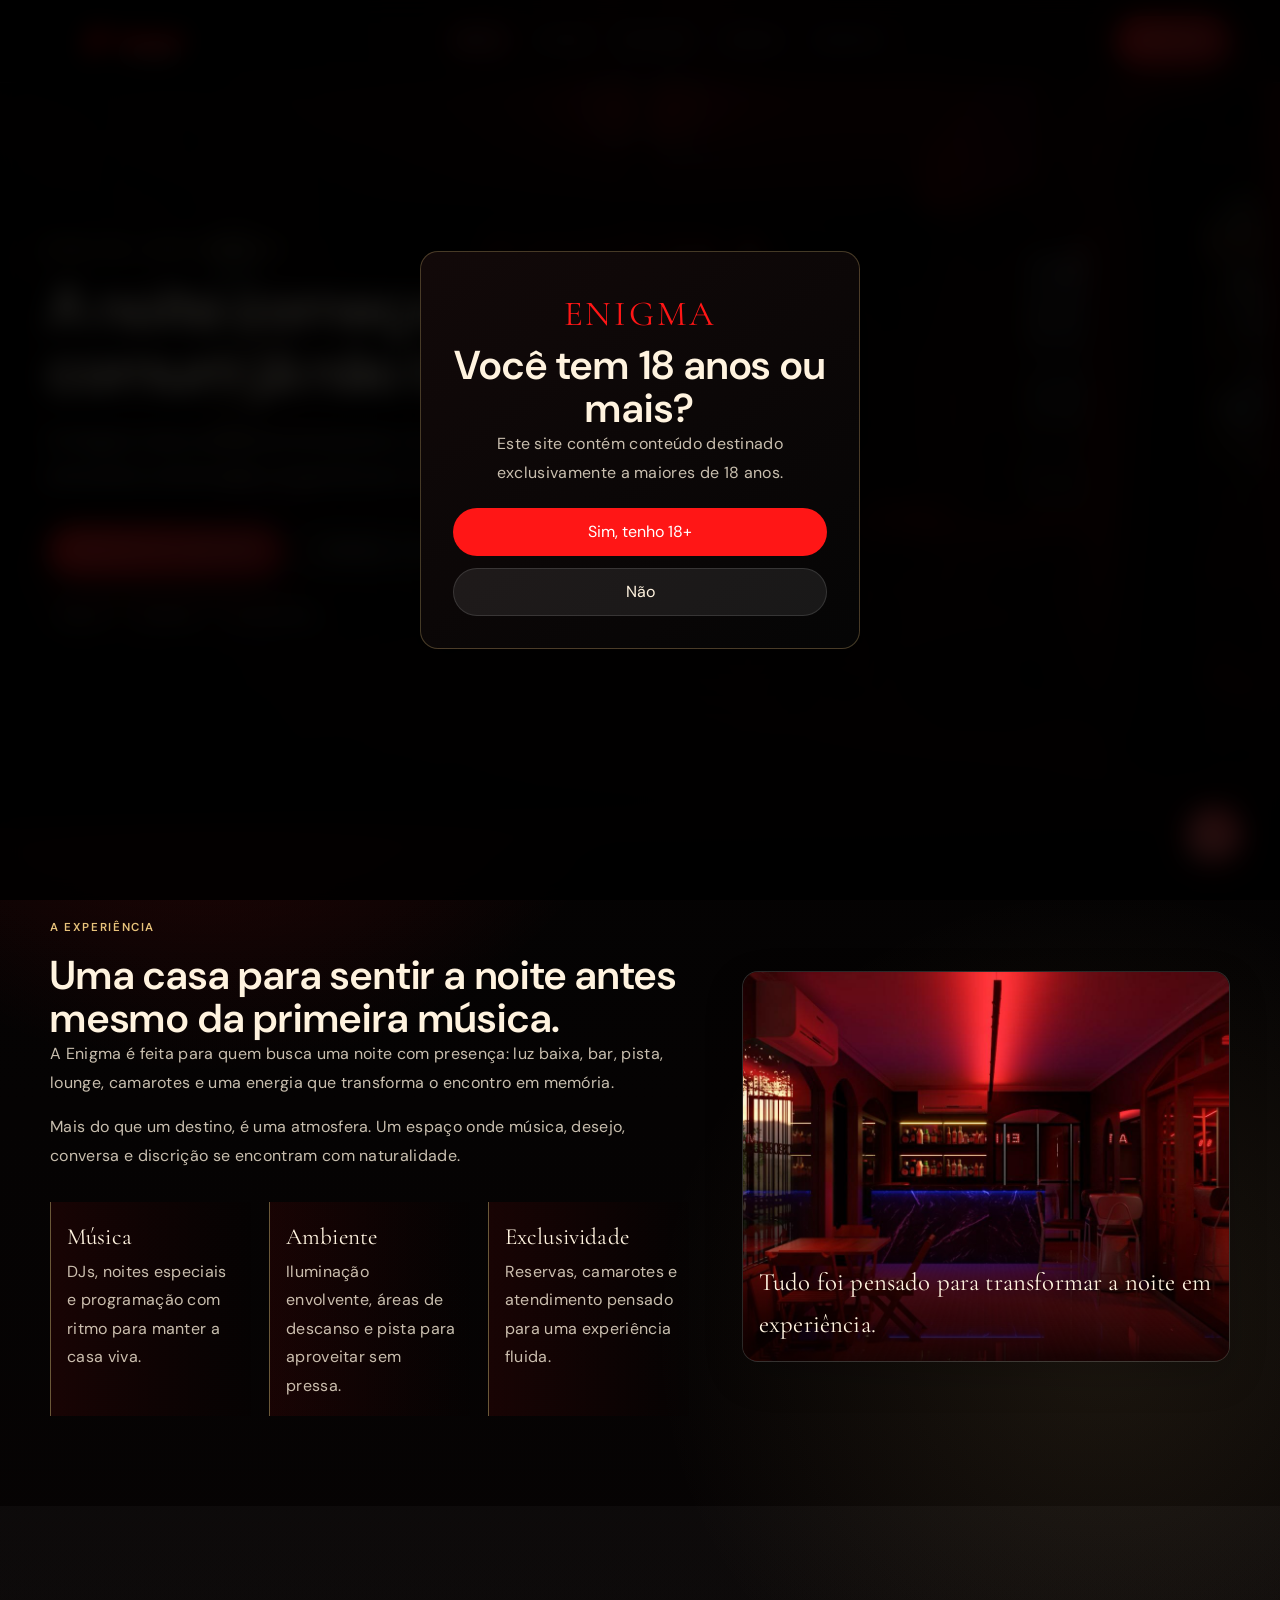
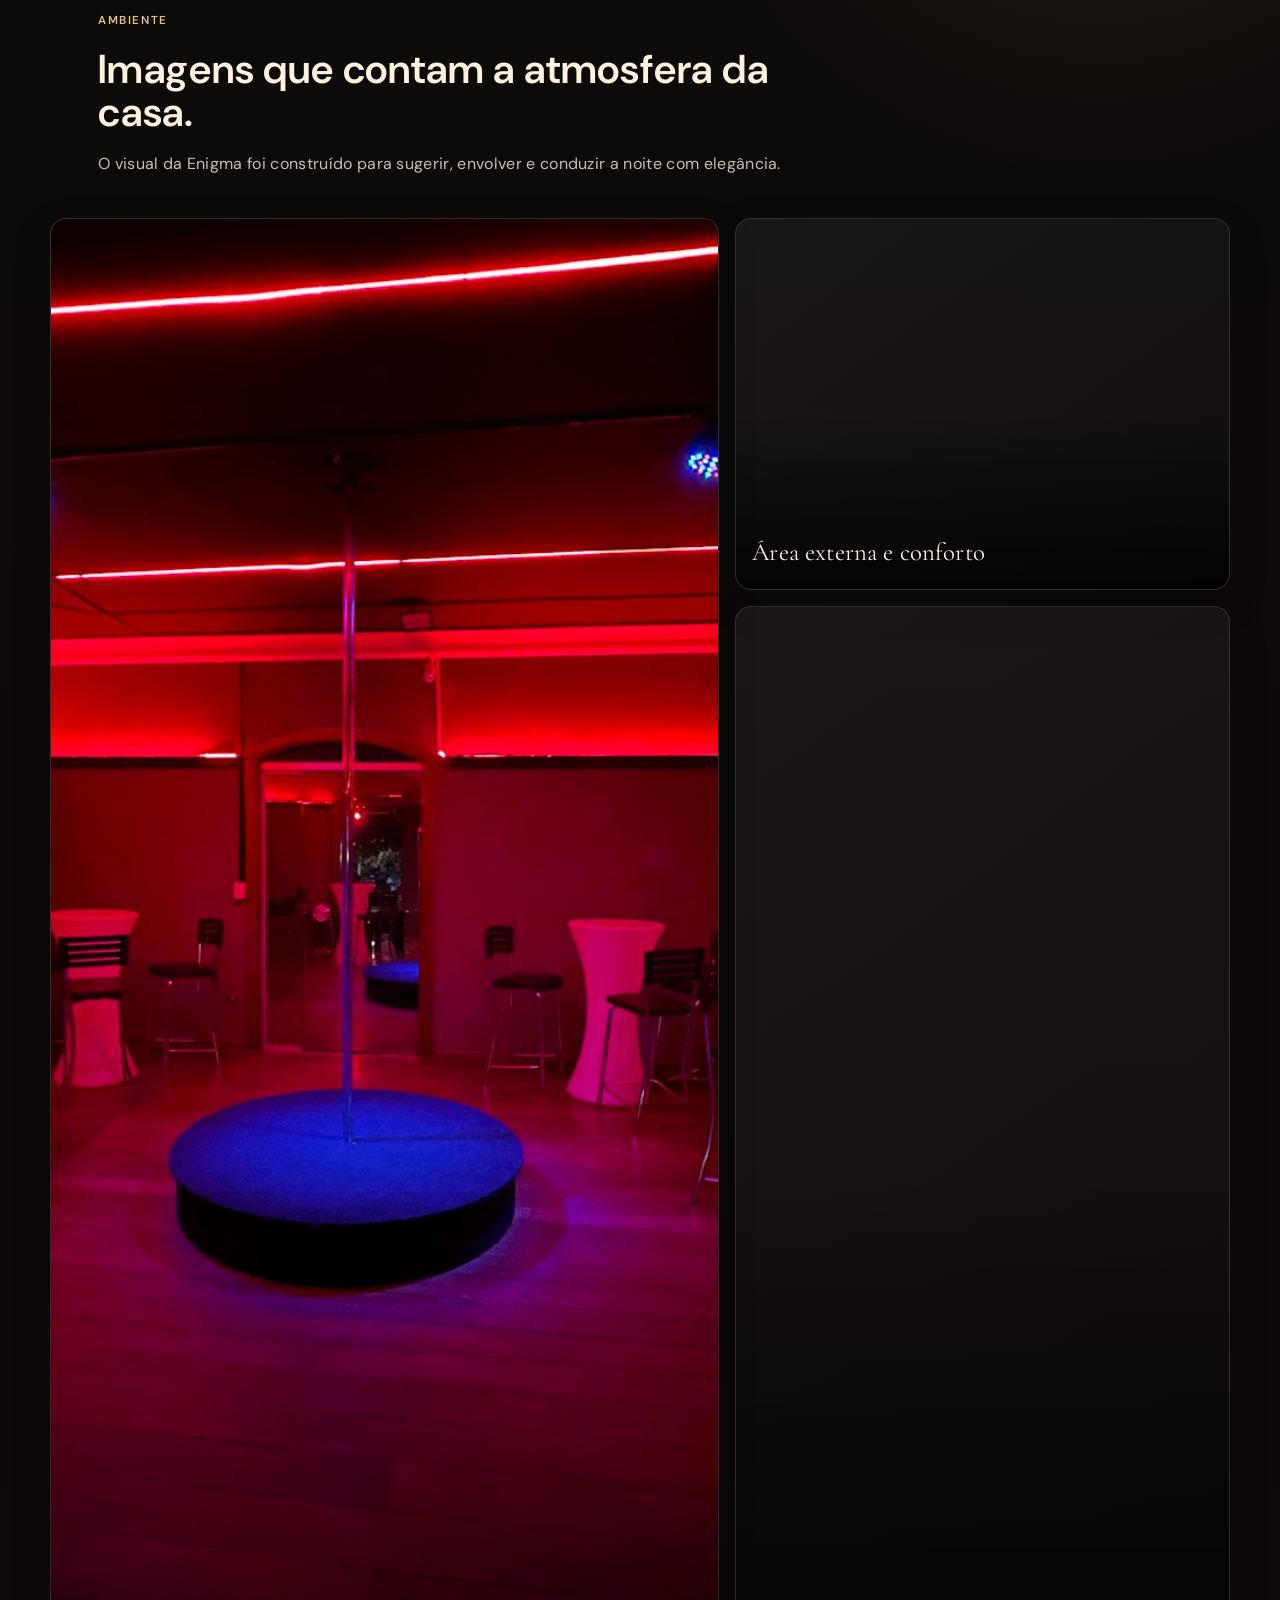
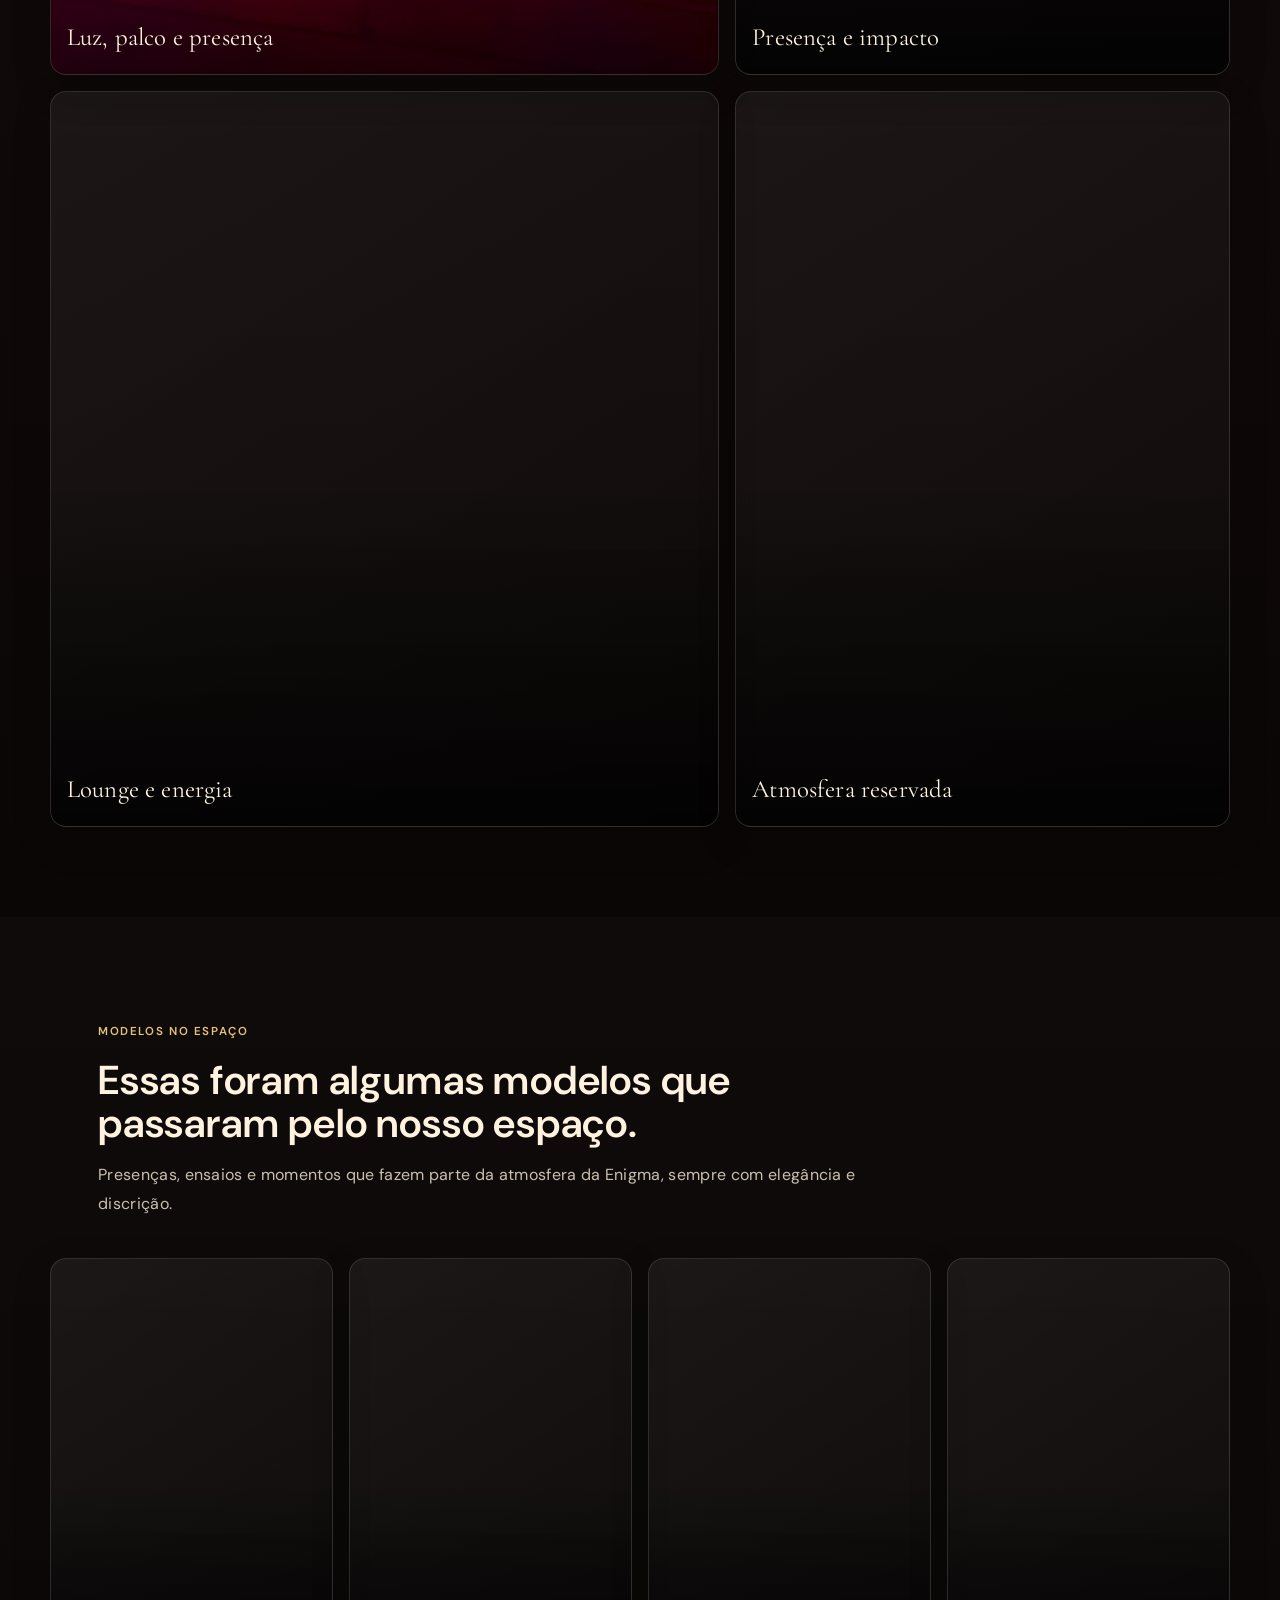
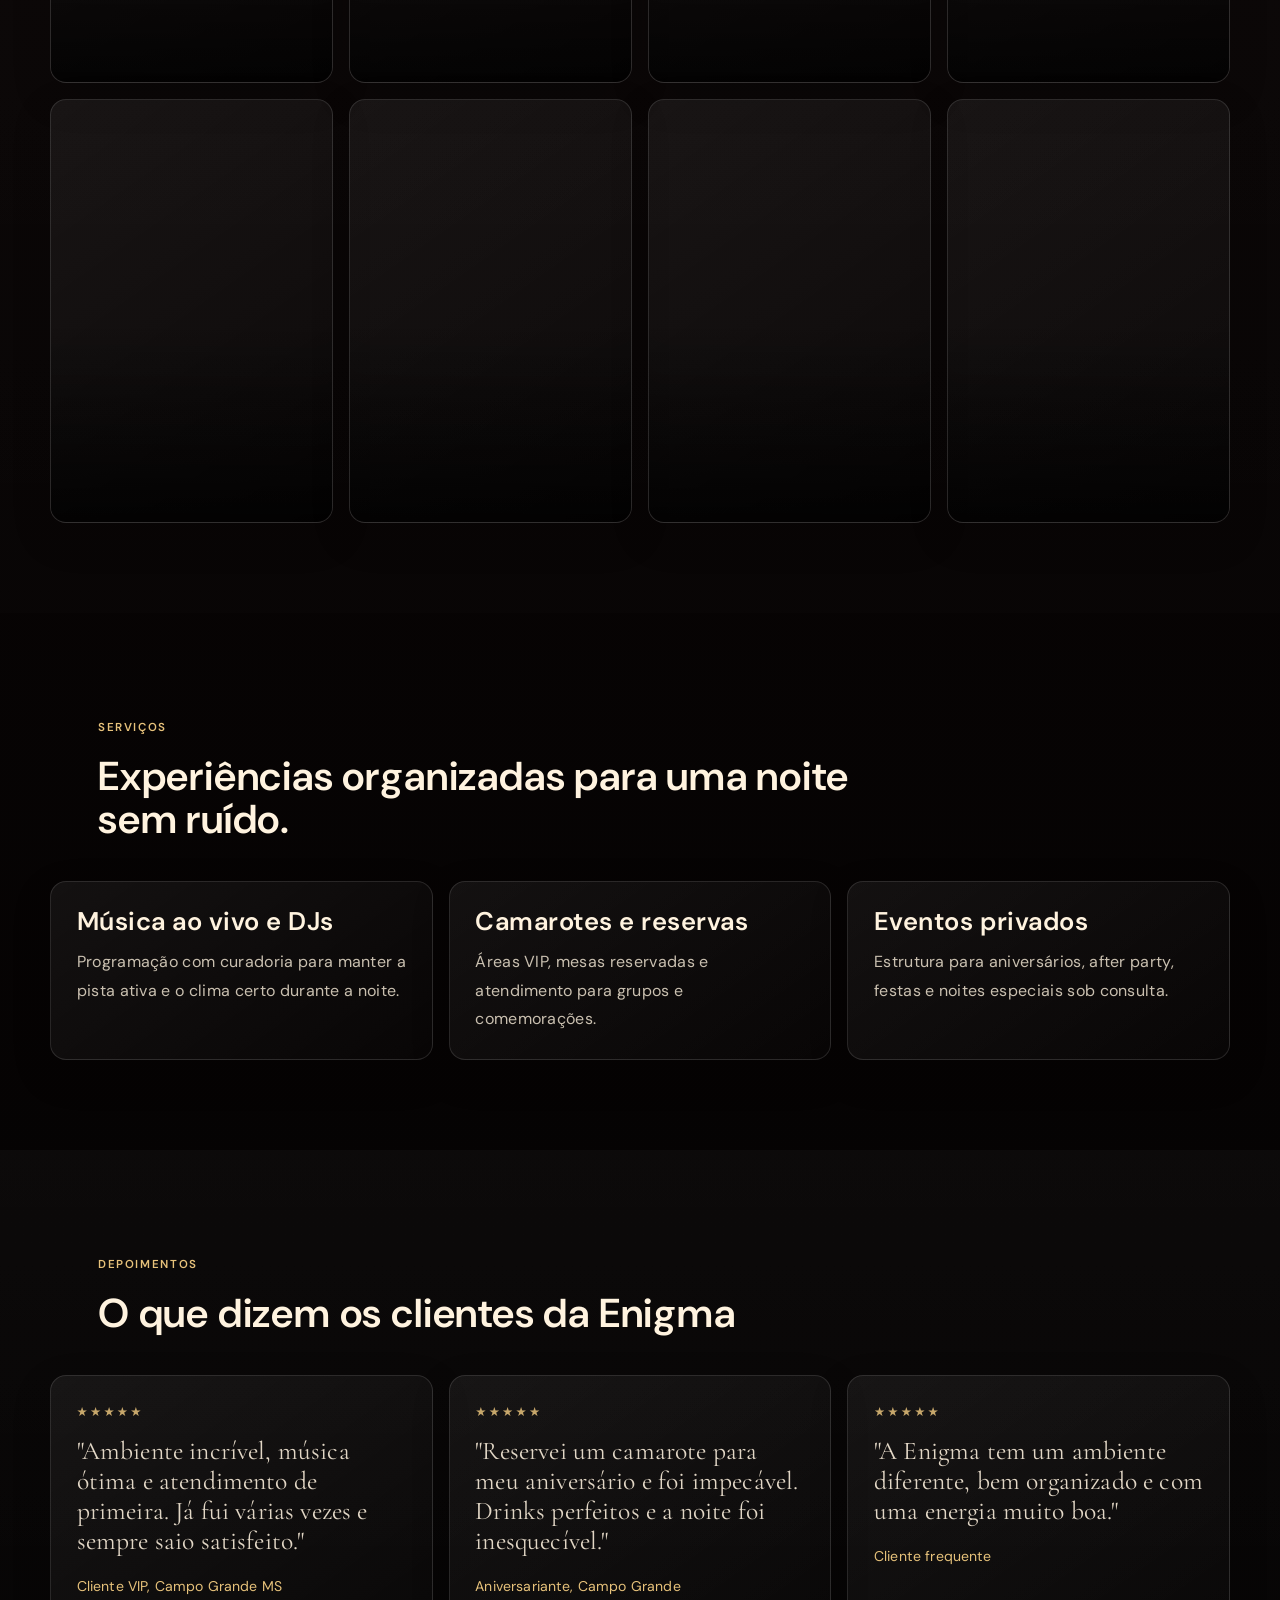
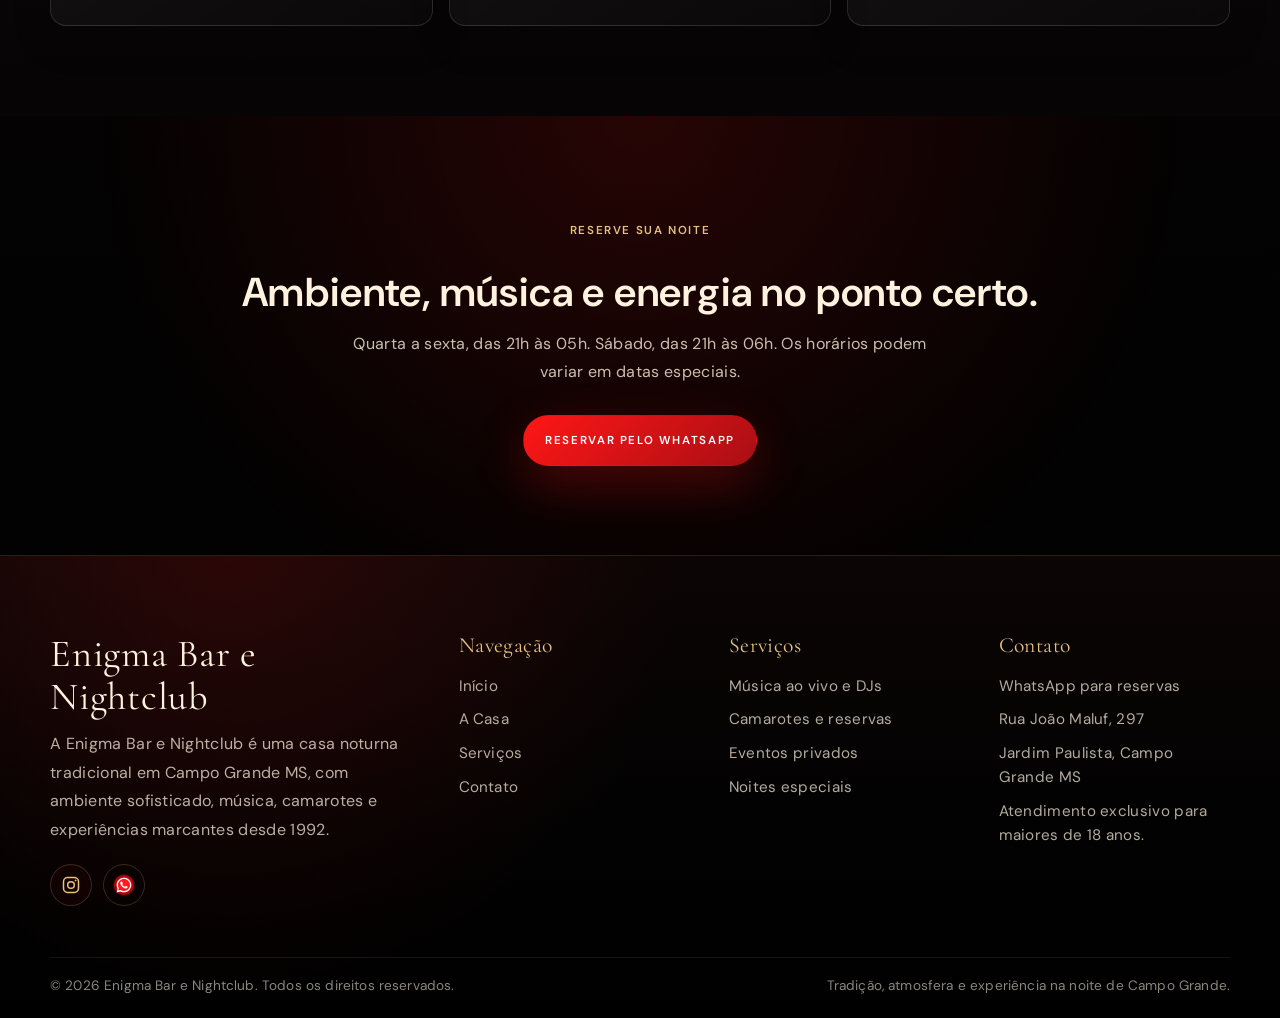
==== commit 14c901e3: "Remove model photo captions" ====
--- a/index.html
+++ b/index.html
@@ -32,7 +32,7 @@
       <section class="hero" aria-labelledby="hero-title"><div class="hero-media" aria-hidden="true"><img src="assets/images/lounge-letreiro-enigma.jpg" alt="Lounge da Enigma Bar e Nightclub com letreiro iluminado em Campo Grande MS"></div><div class="hero-overlay"></div><div class="container hero-grid"><div class="hero-content reveal"><p class="eyebrow">Desde 1992 • Campo Grande MS</p><h1 id="hero-title">A noite começa quando o comum já não basta.</h1><p class="hero-copy">A Enigma reúne ambiente envolvente, atendimento discreto, música, atmosfera sofisticada e experiências marcantes em Campo Grande MS.</p><div class="hero-actions"><a class="btn btn-primary" href="#" data-whatsapp data-message="Olá, quero reservar pelo WhatsApp na Enigma.">Reservar pelo WhatsApp</a><a class="btn btn-secondary" href="sobre.html">Conheça a casa</a></div><div class="hero-note"><span>Música</span><span>Ambiente</span><span>Exclusividade</span></div></div></div></section>
       <section class="section"><div class="container split"><div class="copy reveal"><p class="eyebrow">A experiência</p><h2>Uma casa para sentir a noite antes mesmo da primeira música.</h2><p>A Enigma é feita para quem busca uma noite com presença: luz baixa, bar, pista, lounge, camarotes e uma energia que transforma o encontro em memória.</p><p>Mais do que um destino, é uma atmosfera. Um espaço onde música, desejo, conversa e discrição se encontram com naturalidade.</p><div class="highlight-row"><div class="highlight"><strong>Música</strong><p>DJs, noites especiais e programação com ritmo para manter a casa viva.</p></div><div class="highlight"><strong>Ambiente</strong><p>Iluminação envolvente, áreas de descanso e pista para aproveitar sem pressa.</p></div><div class="highlight"><strong>Exclusividade</strong><p>Reservas, camarotes e atendimento pensado para uma experiência fluida.</p></div></div></div><div class="visual-card reveal"><img src="assets/images/bar-enigma-vermelho.jpg" alt="Bar da Enigma com iluminação vermelha e balcão iluminado" width="1000" height="800" loading="lazy" decoding="async"><span class="visual-caption">Tudo foi pensado para transformar a noite em experiência.</span></div></div></section>
       <section class="section section-muted"><div class="container"><div class="section-head reveal"><p class="eyebrow">Ambiente</p><h2>Imagens que contam a atmosfera da casa.</h2><p>O visual da Enigma foi construído para sugerir, envolver e conduzir a noite com elegância.</p></div><div class="visual-grid"><div class="visual-card large reveal"><img src="assets/images/palco-luzes-vermelhas.jpg" alt="Palco e pista da Enigma com iluminação vermelha" width="1690" height="1268" loading="lazy" decoding="async"><span class="visual-caption">Luz, palco e presença</span></div><div class="visual-card reveal"><img src="assets/images/patio-piscina-enigma.jpg" alt="Pátio externo da Enigma com piscina e mesas ao ar livre" width="1690" height="1268" loading="lazy" decoding="async"><span class="visual-caption">Área externa e conforto</span></div><div class="visual-card reveal portrait-card"><img src="assets/images/luxury-performance-black.jpeg" alt="Artista em noite temática da Enigma Bar e Nightclub" width="800" height="1000" loading="lazy" decoding="async"><span class="visual-caption">Presença e impacto</span></div><div class="visual-card reveal"><img src="assets/images/lounge-candelabros-enigma.jpg" alt="Lounge interno da Enigma com sofás e lustres" width="1690" height="1268" loading="lazy" decoding="async"><span class="visual-caption">Lounge e energia</span></div><div class="visual-card reveal portrait-card"><img src="assets/images/vip-suite-white.jpeg" alt="Artista em ambiente reservado da Enigma" width="800" height="1000" loading="lazy" decoding="async"><span class="visual-caption">Atmosfera reservada</span></div></div></div></section>
-      <section class="section section-muted modelos-section"><div class="container"><div class="section-head reveal"><p class="eyebrow">Modelos no espaço</p><h2>Essas foram algumas modelos que passaram pelo nosso espaço.</h2><p>Presenças, ensaios e momentos que fazem parte da atmosfera da Enigma, sempre com elegância e discrição.</p></div><div class="model-grid"><div class="visual-card reveal portrait-card"><img src="assets/images/modelo-passou-01.jpeg" alt="Modelo em ensaio elegante que passou pela Enigma" width="800" height="1200" loading="lazy" decoding="async"><span class="visual-caption">Presença marcante</span></div><div class="visual-card reveal portrait-card"><img src="assets/images/modelo-passou-02.jpeg" alt="Modelo em área externa da Enigma" width="800" height="1200" loading="lazy" decoding="async"><span class="visual-caption">Estilo e presença</span></div><div class="visual-card reveal portrait-card"><img src="assets/images/modelo-passou-03.jpeg" alt="Modelo em ambiente reservado da Enigma" width="800" height="1200" loading="lazy" decoding="async"><span class="visual-caption">Atmosfera reservada</span></div><div class="visual-card reveal portrait-card"><img src="assets/images/modelo-passou-04.jpeg" alt="Modelo em ensaio com faixa e bandeira do Brasil" width="800" height="1200" loading="lazy" decoding="async"><span class="visual-caption">Ensaio especial</span></div><div class="visual-card reveal portrait-card"><img src="assets/images/modelo-passou-05.jpeg" alt="Modelo em editorial com bandeira do Brasil" width="800" height="1200" loading="lazy" decoding="async"><span class="visual-caption">Editorial</span></div><div class="visual-card reveal portrait-card"><img src="assets/images/modelo-passou-06.jpeg" alt="Modelo em ensaio de estúdio que passou pela Enigma" width="800" height="1200" loading="lazy" decoding="async"><span class="visual-caption">Noite e atitude</span></div><div class="visual-card reveal portrait-card"><img src="assets/images/modelo-passou-07.jpeg" alt="Modelo em ensaio sofisticado com porta de madeira" width="800" height="1200" loading="lazy" decoding="async"><span class="visual-caption">Sofisticação</span></div><div class="visual-card reveal portrait-card"><img src="assets/images/modelo-passou-08.jpeg" alt="Modelo em área externa com piscina da Enigma" width="800" height="1200" loading="lazy" decoding="async"><span class="visual-caption">Energia externa</span></div></div></div></section>      <section class="section"><div class="container"><div class="section-head reveal"><p class="eyebrow">Serviços</p><h2>Experiências organizadas para uma noite sem ruído.</h2></div><div class="service-grid"><article class="service-card reveal"><h3>Música ao vivo e DJs</h3><p>Programação com curadoria para manter a pista ativa e o clima certo durante a noite.</p></article><article class="service-card reveal"><h3>Camarotes e reservas</h3><p>Áreas VIP, mesas reservadas e atendimento para grupos e comemorações.</p></article><article class="service-card reveal"><h3>Eventos privados</h3><p>Estrutura para aniversários, after party, festas e noites especiais sob consulta.</p></article></div></div></section>
+      <section class="section section-muted modelos-section"><div class="container"><div class="section-head reveal"><p class="eyebrow">Modelos no espaço</p><h2>Essas foram algumas modelos que passaram pelo nosso espaço.</h2><p>Presenças, ensaios e momentos que fazem parte da atmosfera da Enigma, sempre com elegância e discrição.</p></div><div class="model-grid"><div class="visual-card reveal portrait-card"><img src="assets/images/modelo-passou-01.jpeg" alt="Modelo em ensaio elegante que passou pela Enigma" width="800" height="1200" loading="lazy" decoding="async"></div><div class="visual-card reveal portrait-card"><img src="assets/images/modelo-passou-02.jpeg" alt="Modelo em área externa da Enigma" width="800" height="1200" loading="lazy" decoding="async"></div><div class="visual-card reveal portrait-card"><img src="assets/images/modelo-passou-03.jpeg" alt="Modelo em ambiente reservado da Enigma" width="800" height="1200" loading="lazy" decoding="async"></div><div class="visual-card reveal portrait-card"><img src="assets/images/modelo-passou-04.jpeg" alt="Modelo em ensaio com faixa e bandeira do Brasil" width="800" height="1200" loading="lazy" decoding="async"></div><div class="visual-card reveal portrait-card"><img src="assets/images/modelo-passou-05.jpeg" alt="Modelo em editorial com bandeira do Brasil" width="800" height="1200" loading="lazy" decoding="async"></div><div class="visual-card reveal portrait-card"><img src="assets/images/modelo-passou-06.jpeg" alt="Modelo em ensaio de estúdio que passou pela Enigma" width="800" height="1200" loading="lazy" decoding="async"></div><div class="visual-card reveal portrait-card"><img src="assets/images/modelo-passou-07.jpeg" alt="Modelo em ensaio sofisticado com porta de madeira" width="800" height="1200" loading="lazy" decoding="async"></div><div class="visual-card reveal portrait-card"><img src="assets/images/modelo-passou-08.jpeg" alt="Modelo em área externa com piscina da Enigma" width="800" height="1200" loading="lazy" decoding="async"></div></div></div></section>      <section class="section"><div class="container"><div class="section-head reveal"><p class="eyebrow">Serviços</p><h2>Experiências organizadas para uma noite sem ruído.</h2></div><div class="service-grid"><article class="service-card reveal"><h3>Música ao vivo e DJs</h3><p>Programação com curadoria para manter a pista ativa e o clima certo durante a noite.</p></article><article class="service-card reveal"><h3>Camarotes e reservas</h3><p>Áreas VIP, mesas reservadas e atendimento para grupos e comemorações.</p></article><article class="service-card reveal"><h3>Eventos privados</h3><p>Estrutura para aniversários, after party, festas e noites especiais sob consulta.</p></article></div></div></section>
       <section class="section section-muted"><div class="container"><div class="section-head reveal"><p class="eyebrow">Depoimentos</p><h2>O que dizem os clientes da Enigma</h2></div><div class="testimonial-grid"><article class="testimonial-card reveal"><div class="stars">★★★★★</div><blockquote>"Ambiente incrível, música ótima e atendimento de primeira. Já fui várias vezes e sempre saio satisfeito."</blockquote><cite>Cliente VIP, Campo Grande MS</cite></article><article class="testimonial-card reveal"><div class="stars">★★★★★</div><blockquote>"Reservei um camarote para meu aniversário e foi impecável. Drinks perfeitos e a noite foi inesquecível."</blockquote><cite>Aniversariante, Campo Grande</cite></article><article class="testimonial-card reveal"><div class="stars">★★★★★</div><blockquote>"A Enigma tem um ambiente diferente, bem organizado e com uma energia muito boa."</blockquote><cite>Cliente frequente</cite></article></div></div></section>
       <section class="final-cta"><div class="container reveal"><p class="eyebrow">Reserve sua noite</p><h2>Ambiente, música e energia no ponto certo.</h2><p>Quarta a sexta, das 21h às 05h. Sábado, das 21h às 06h. Os horários podem variar em datas especiais.</p><a class="btn btn-primary" href="#" data-whatsapp data-message="Olá, quero reservar minha noite na Enigma.">Reservar pelo WhatsApp</a></div></section>
     </main>
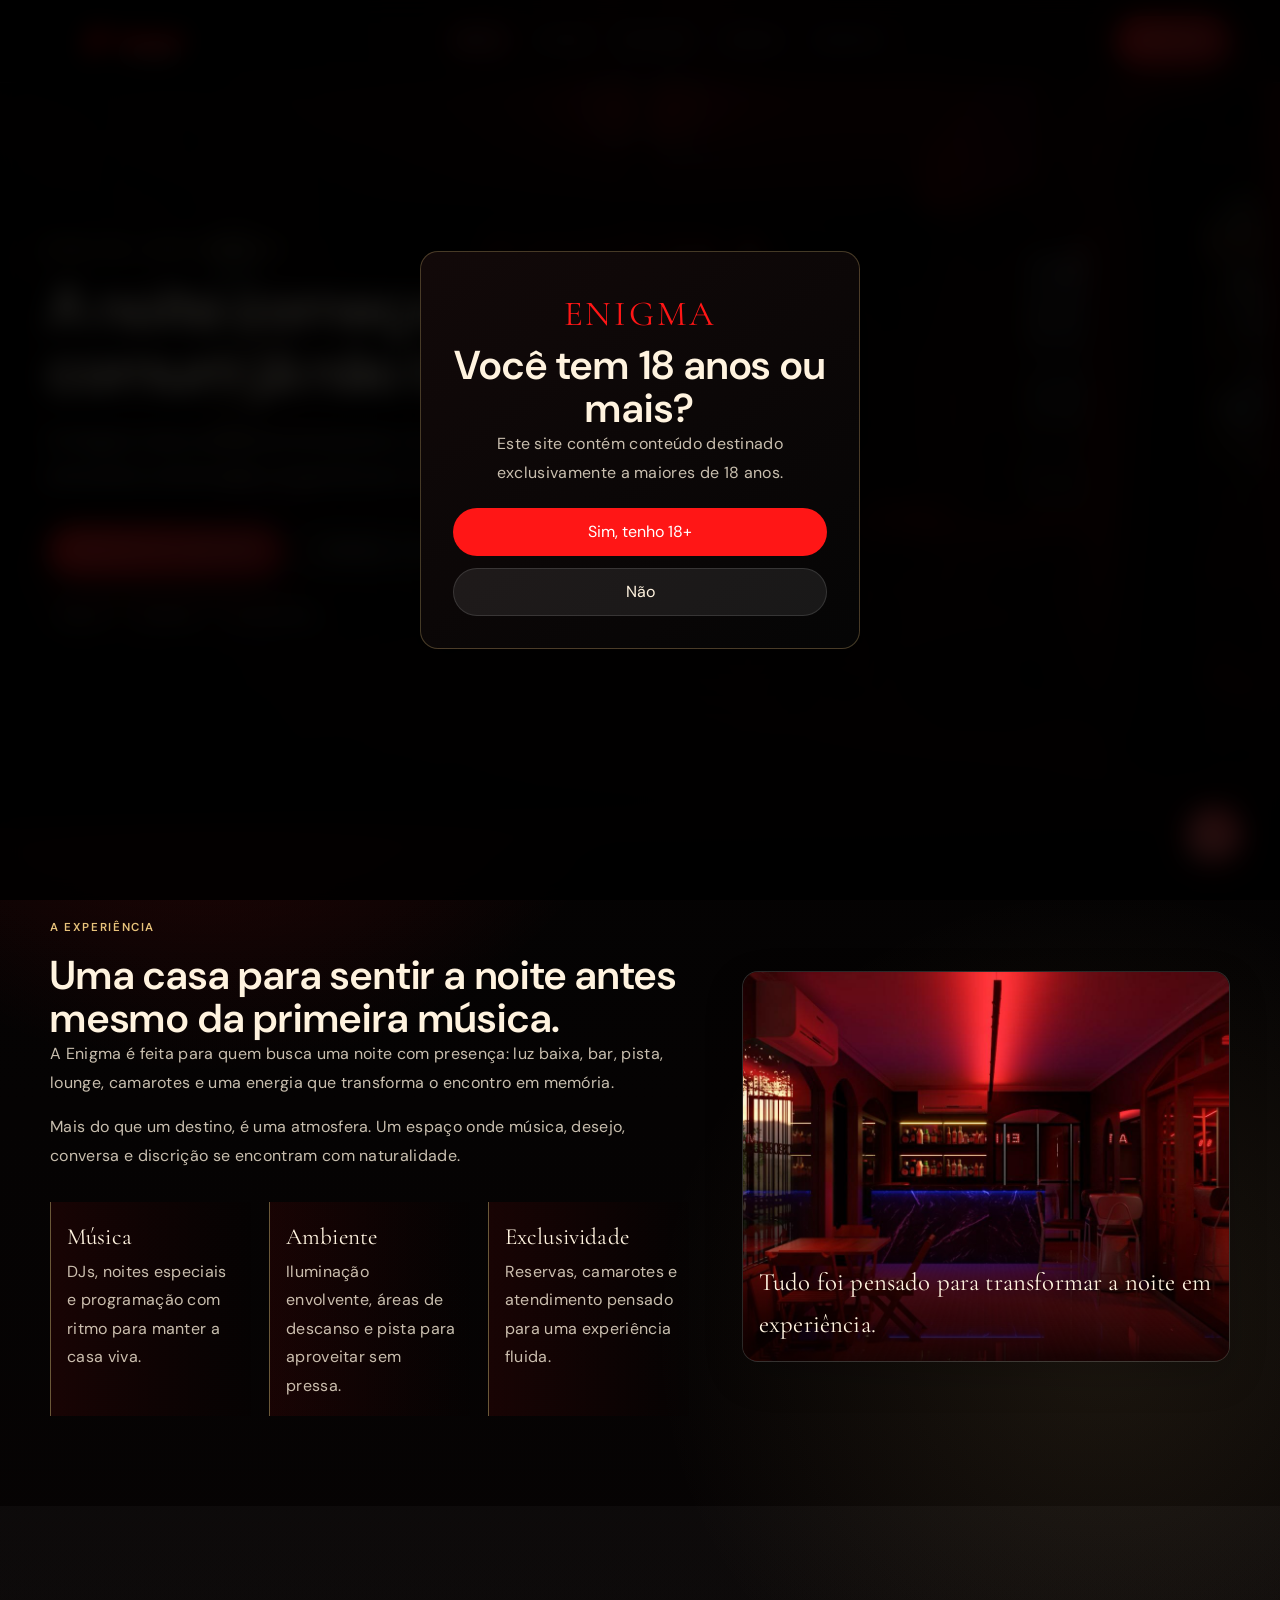
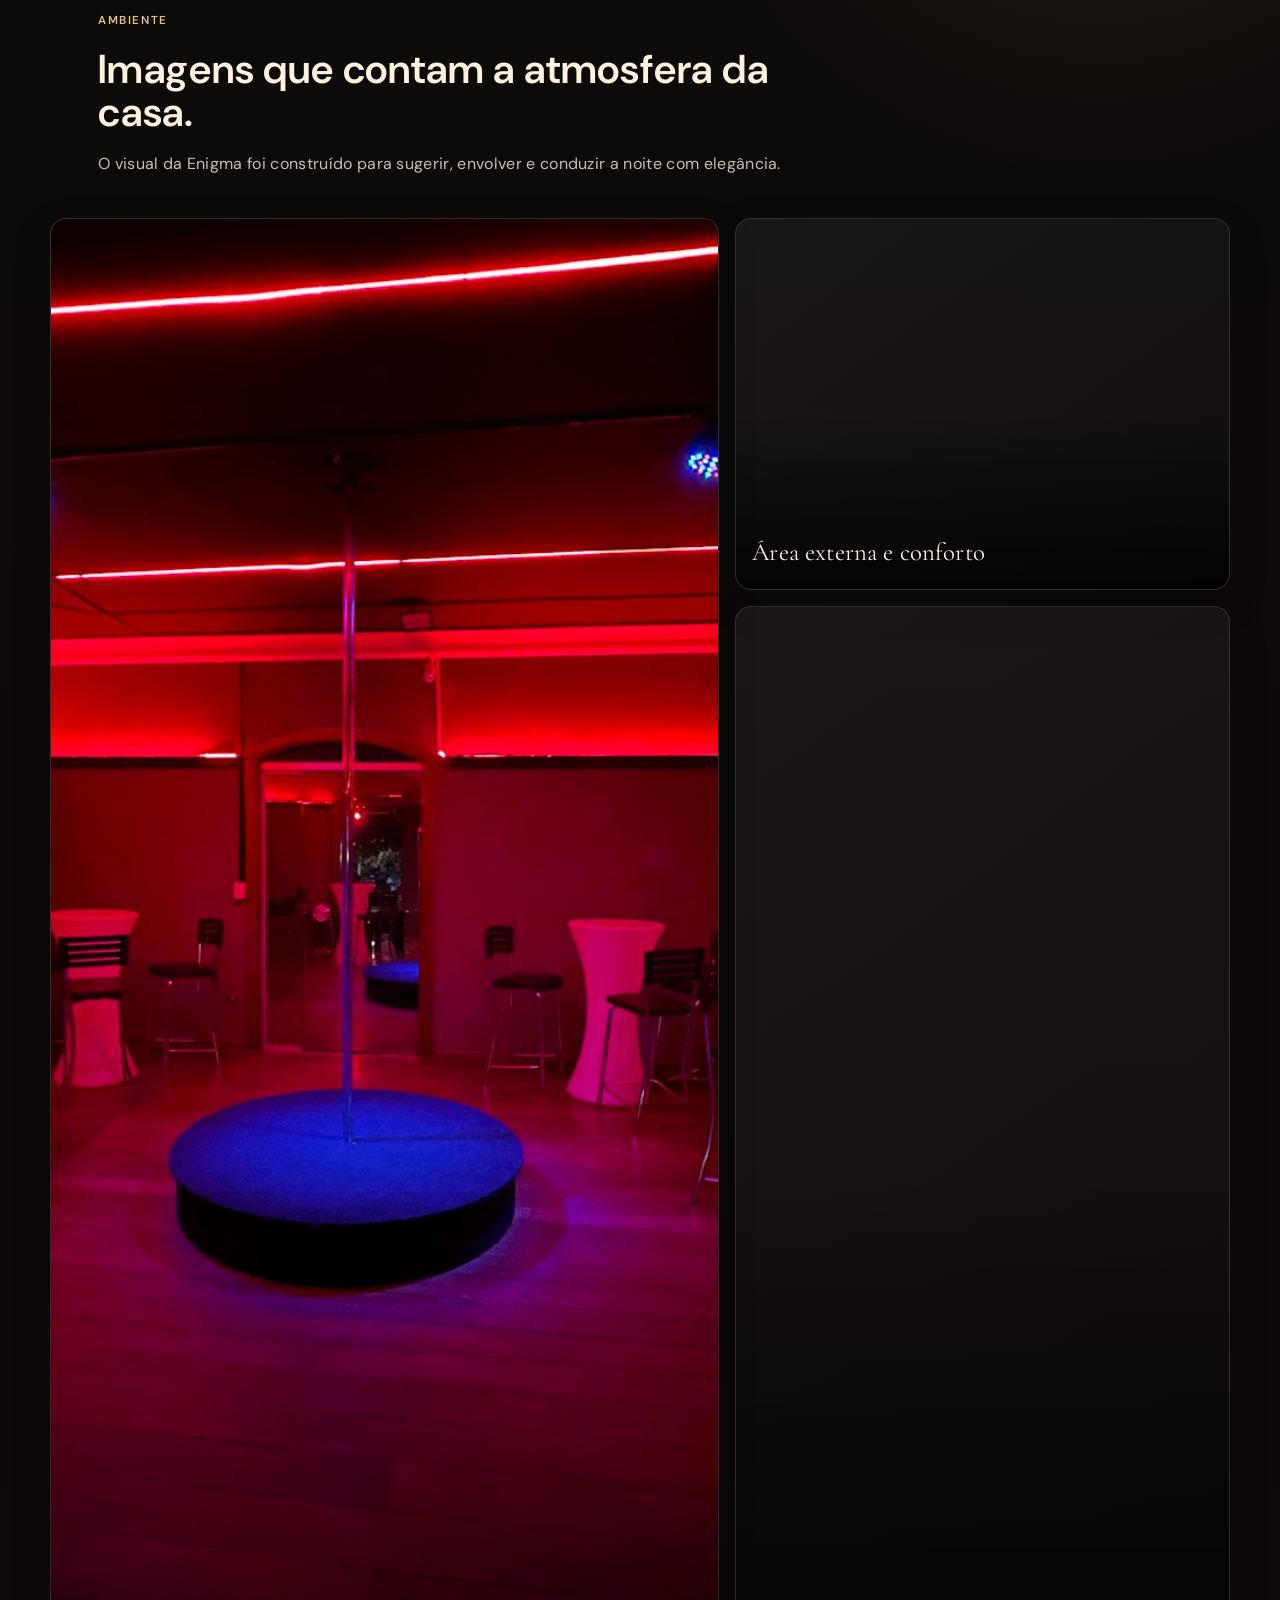
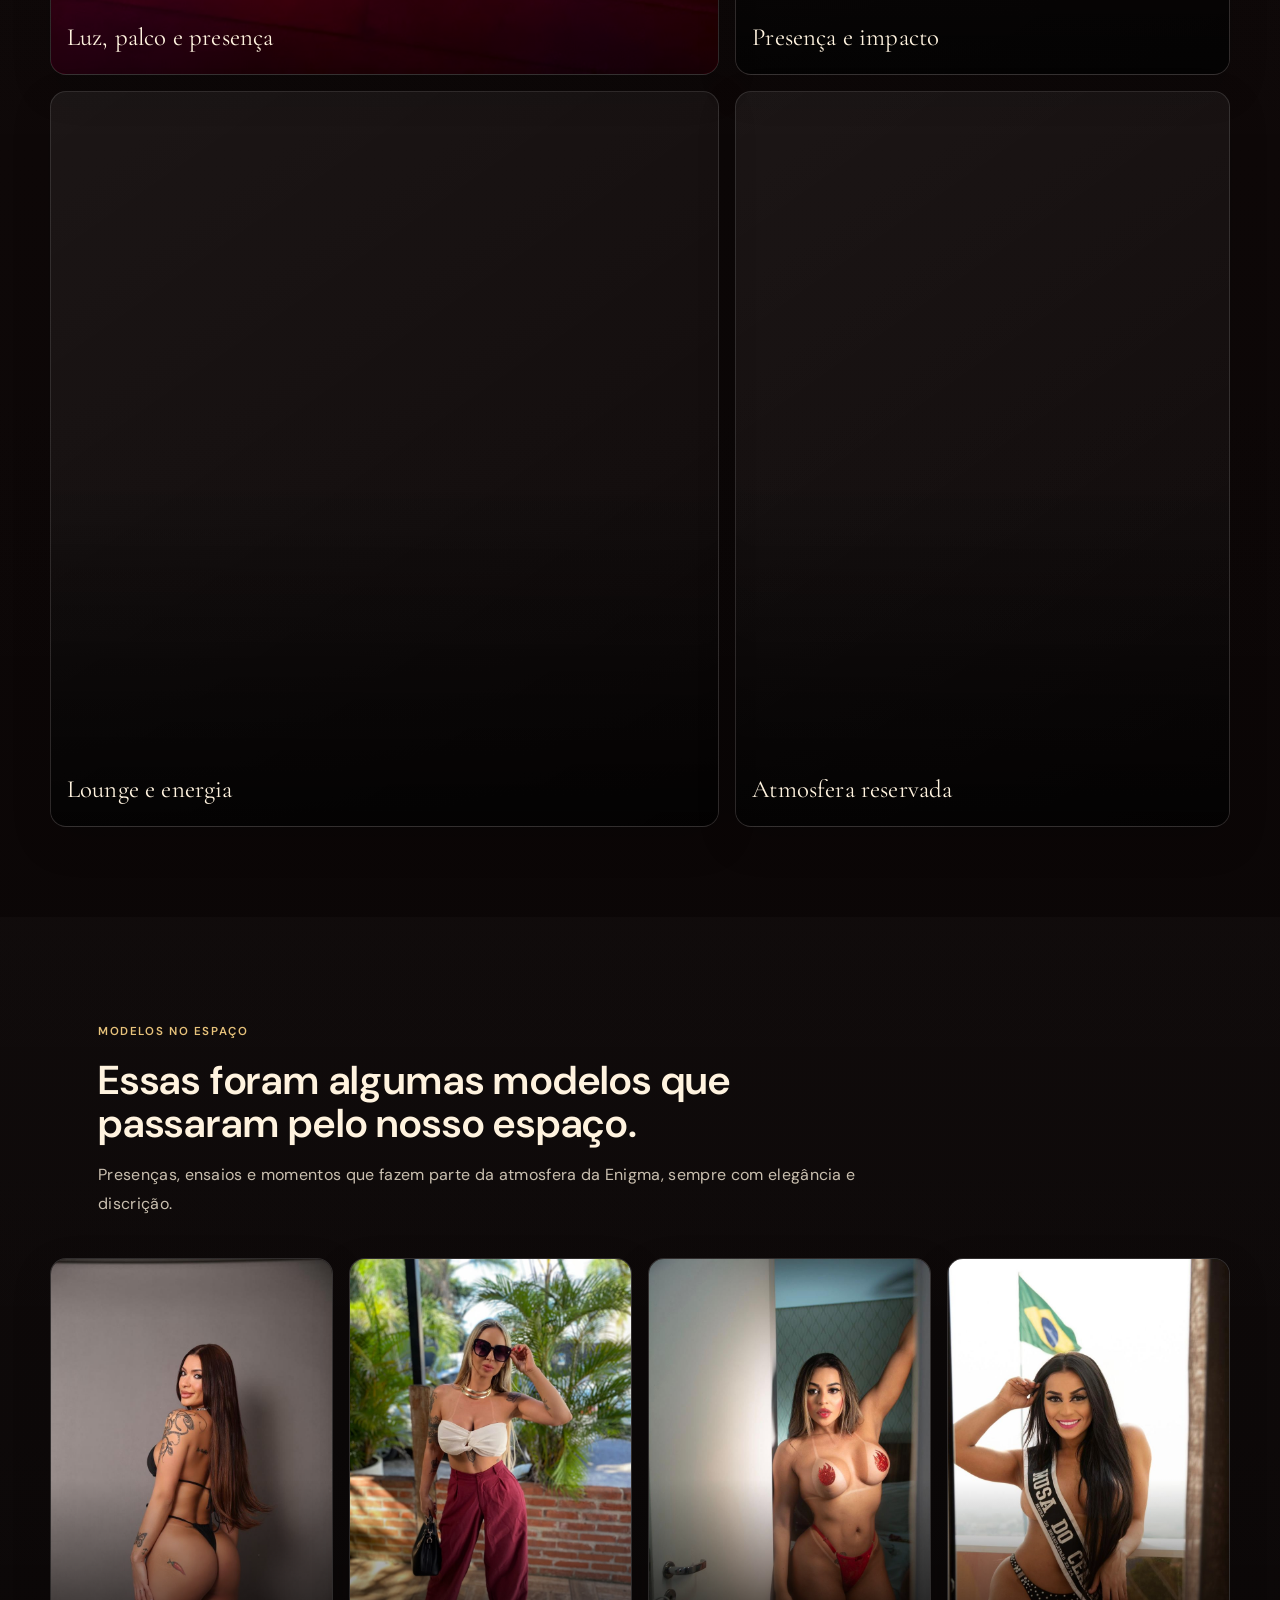
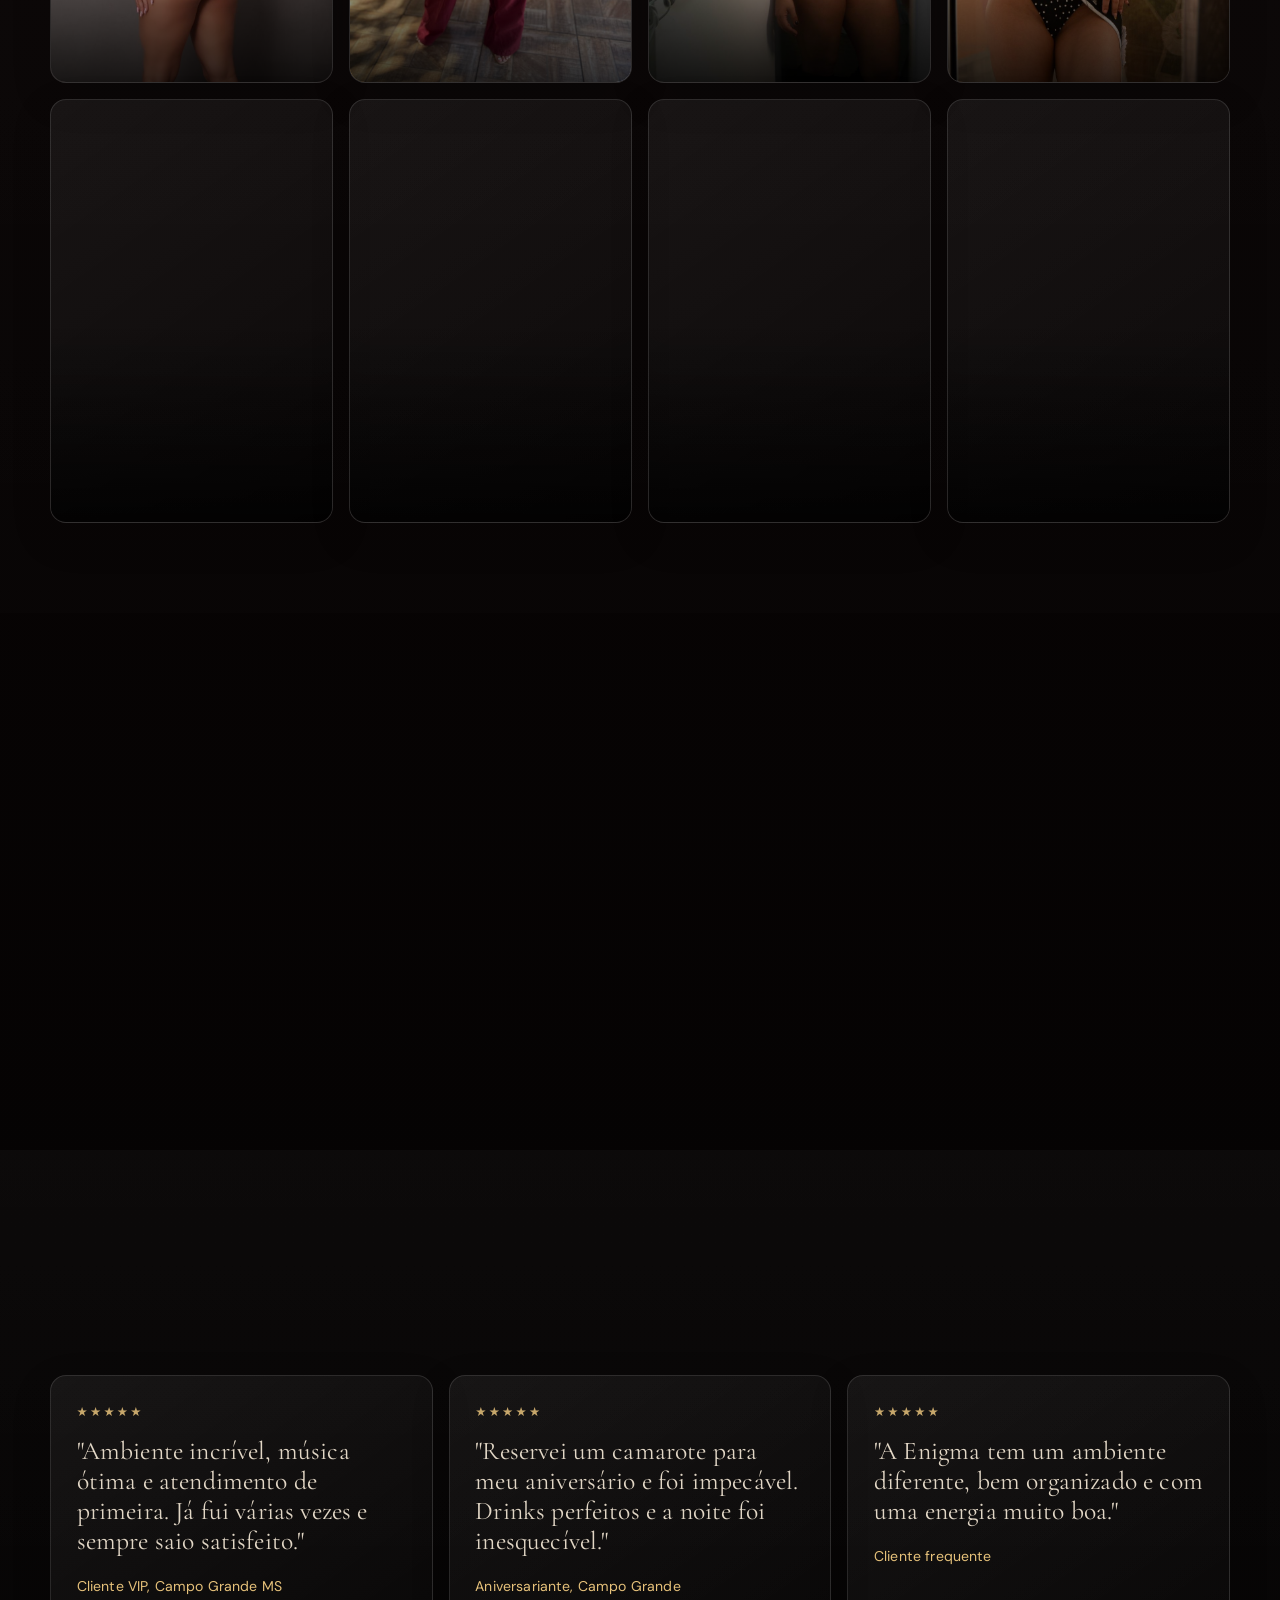
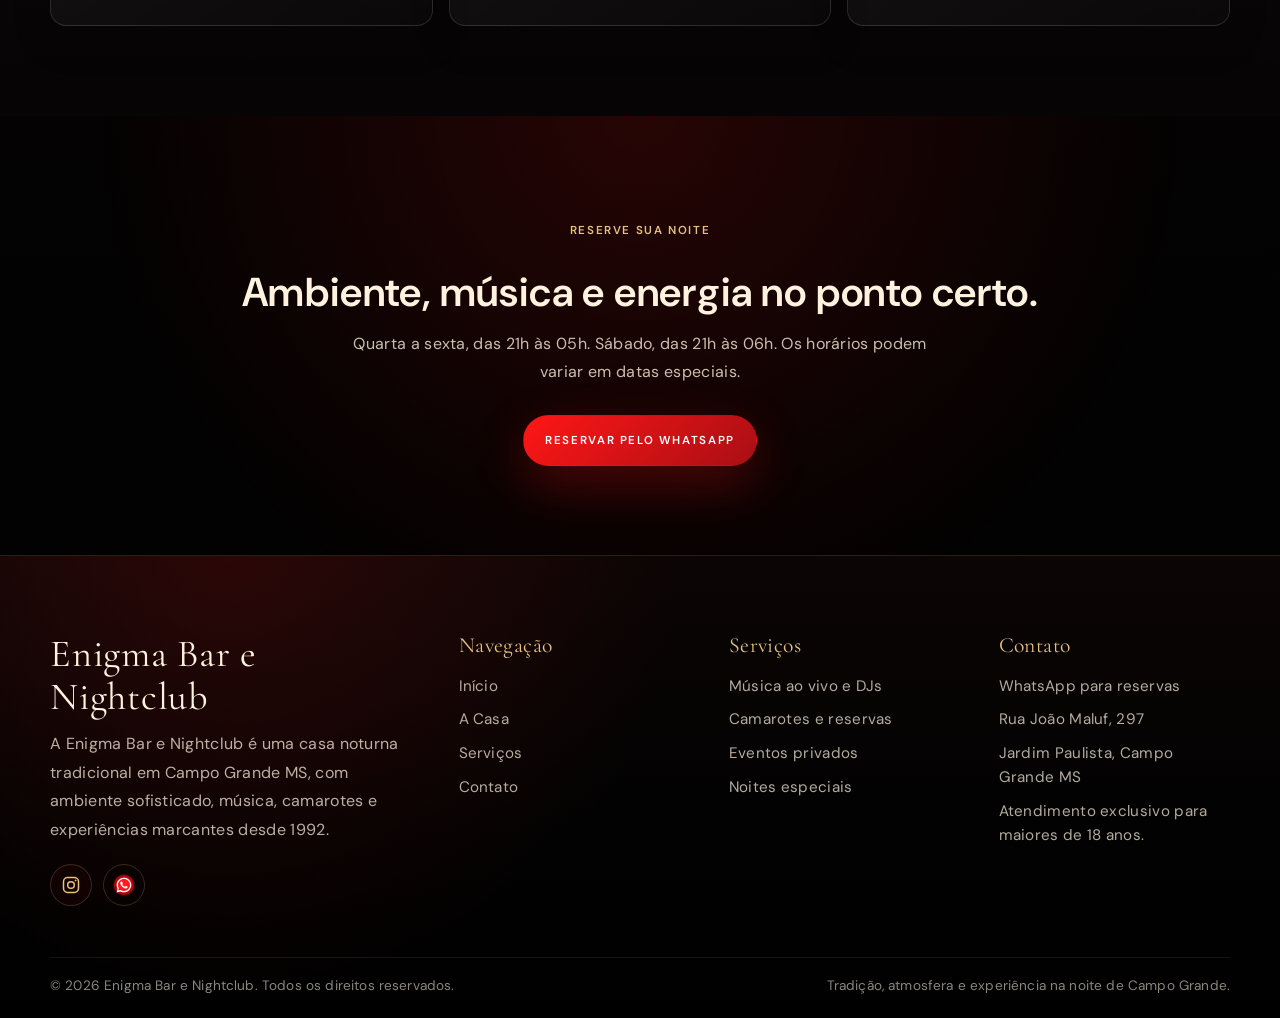
==== commit ceab37e8: "Update WhatsApp phone number" ====
--- a/index.html
+++ b/index.html
@@ -22,7 +22,7 @@
     <link href="https://fonts.googleapis.com/css2?family=Cormorant+Garamond:ital,wght@0,300;0,400;0,600;1,300;1,400&family=DM+Sans:wght@300;400;500;600&display=swap" rel="stylesheet">
     <link rel="preload" as="image" href="assets/images/lounge-letreiro-enigma.jpg">
     <link rel="stylesheet" href="styles.css">
-    <script type="application/ld+json">{"@context":"https://schema.org","@type":"NightClub","name":"Enigma Bar e Nightclub","description":"Casa noturna em Campo Grande MS desde 1992. Ambiente VIP, música ao vivo, camarotes e pista de dança.","url":"https://seudominio.com.br/","telephone":"+5565999999999","address":{"@type":"PostalAddress","streetAddress":"Rua João Maluf, 297","addressLocality":"Campo Grande","addressRegion":"MS","postalCode":"79050-290","addressCountry":"BR"},"priceRange":"$$","sameAs":["https://www.instagram.com/enigma.nightclubcg?igsh=Y29ieXZqZmYwdXkz&utm_source=qr"]}</script>
+    <script type="application/ld+json">{"@context":"https://schema.org","@type":"NightClub","name":"Enigma Bar e Nightclub","description":"Casa noturna em Campo Grande MS desde 1992. Ambiente VIP, música ao vivo, camarotes e pista de dança.","url":"https://seudominio.com.br/","telephone":"+556791723390","address":{"@type":"PostalAddress","streetAddress":"Rua João Maluf, 297","addressLocality":"Campo Grande","addressRegion":"MS","postalCode":"79050-290","addressCountry":"BR"},"priceRange":"$$","sameAs":["https://www.instagram.com/enigma.nightclubcg?igsh=Y29ieXZqZmYwdXkz&utm_source=qr"]}</script>
   </head>
   <body data-page="home">
     <a class="skip-link" href="#conteudo">Ir para o conteúdo</a>
@@ -36,8 +36,8 @@
       <section class="section section-muted"><div class="container"><div class="section-head reveal"><p class="eyebrow">Depoimentos</p><h2>O que dizem os clientes da Enigma</h2></div><div class="testimonial-grid"><article class="testimonial-card reveal"><div class="stars">★★★★★</div><blockquote>"Ambiente incrível, música ótima e atendimento de primeira. Já fui várias vezes e sempre saio satisfeito."</blockquote><cite>Cliente VIP, Campo Grande MS</cite></article><article class="testimonial-card reveal"><div class="stars">★★★★★</div><blockquote>"Reservei um camarote para meu aniversário e foi impecável. Drinks perfeitos e a noite foi inesquecível."</blockquote><cite>Aniversariante, Campo Grande</cite></article><article class="testimonial-card reveal"><div class="stars">★★★★★</div><blockquote>"A Enigma tem um ambiente diferente, bem organizado e com uma energia muito boa."</blockquote><cite>Cliente frequente</cite></article></div></div></section>
       <section class="final-cta"><div class="container reveal"><p class="eyebrow">Reserve sua noite</p><h2>Ambiente, música e energia no ponto certo.</h2><p>Quarta a sexta, das 21h às 05h. Sábado, das 21h às 06h. Os horários podem variar em datas especiais.</p><a class="btn btn-primary" href="#" data-whatsapp data-message="Olá, quero reservar minha noite na Enigma.">Reservar pelo WhatsApp</a></div></section>
     </main>
-    <footer class="site-footer"><div class="container footer-main"><div class="footer-brand"><h3>Enigma Bar e Nightclub</h3><p>A Enigma Bar e Nightclub é uma casa noturna tradicional em Campo Grande MS, com ambiente sofisticado, música, camarotes e experiências marcantes desde 1992.</p><div class="footer-redes"><a href="https://www.instagram.com/enigma.nightclubcg?igsh=Y29ieXZqZmYwdXkz&utm_source=qr" target="_blank" rel="noopener noreferrer" aria-label="Instagram da Enigma"><svg viewBox="0 0 24 24" aria-hidden="true"><rect x="3" y="3" width="18" height="18" rx="5"></rect><circle cx="12" cy="12" r="4"></circle><circle cx="17.5" cy="6.5" r="1.1"></circle></svg></a><a class="footer-whatsapp" href="https://wa.me/5565999999999" target="_blank" rel="noopener noreferrer" aria-label="WhatsApp da Enigma"><img src="assets/whatsapp-float.svg" alt=""></a></div></div><nav class="footer-col" aria-label="Links principais"><h3>Navegação</h3><a href="index.html">Início</a><a href="sobre.html">A Casa</a><a href="servicos.html">Serviços</a><a href="contato.html">Contato</a></nav><div class="footer-col"><h3>Serviços</h3><p>Música ao vivo e DJs</p><p>Camarotes e reservas</p><p>Eventos privados</p><p>Noites especiais</p></div><div class="footer-col"><h3>Contato</h3><a href="https://wa.me/5565999999999" target="_blank" rel="noopener noreferrer">WhatsApp para reservas</a><p>Rua João Maluf, 297</p><p>Jardim Paulista, Campo Grande MS</p><p>Atendimento exclusivo para maiores de 18 anos.</p></div></div><div class="container footer-bottom"><span>&copy; 2026 Enigma Bar e Nightclub. Todos os direitos reservados.</span><span>Tradição, atmosfera e experiência na noite de Campo Grande.</span></div></footer>
-    <a href="https://wa.me/5565999999999?text=Olá%2C%20vim%20pelo%20site%20e%20quero%20mais%20informações%20sobre%20a%20Enigma." class="whatsapp-float" target="_blank" rel="noopener noreferrer" aria-label="Falar no WhatsApp"><img src="assets/whatsapp-float.svg" alt="WhatsApp"></a>
+    <footer class="site-footer"><div class="container footer-main"><div class="footer-brand"><h3>Enigma Bar e Nightclub</h3><p>A Enigma Bar e Nightclub é uma casa noturna tradicional em Campo Grande MS, com ambiente sofisticado, música, camarotes e experiências marcantes desde 1992.</p><div class="footer-redes"><a href="https://www.instagram.com/enigma.nightclubcg?igsh=Y29ieXZqZmYwdXkz&utm_source=qr" target="_blank" rel="noopener noreferrer" aria-label="Instagram da Enigma"><svg viewBox="0 0 24 24" aria-hidden="true"><rect x="3" y="3" width="18" height="18" rx="5"></rect><circle cx="12" cy="12" r="4"></circle><circle cx="17.5" cy="6.5" r="1.1"></circle></svg></a><a class="footer-whatsapp" href="https://wa.me/556791723390" target="_blank" rel="noopener noreferrer" aria-label="WhatsApp da Enigma"><img src="assets/whatsapp-float.svg" alt=""></a></div></div><nav class="footer-col" aria-label="Links principais"><h3>Navegação</h3><a href="index.html">Início</a><a href="sobre.html">A Casa</a><a href="servicos.html">Serviços</a><a href="contato.html">Contato</a></nav><div class="footer-col"><h3>Serviços</h3><p>Música ao vivo e DJs</p><p>Camarotes e reservas</p><p>Eventos privados</p><p>Noites especiais</p></div><div class="footer-col"><h3>Contato</h3><a href="https://wa.me/556791723390" target="_blank" rel="noopener noreferrer">WhatsApp para reservas</a><p>Rua João Maluf, 297</p><p>Jardim Paulista, Campo Grande MS</p><p>Atendimento exclusivo para maiores de 18 anos.</p></div></div><div class="container footer-bottom"><span>&copy; 2026 Enigma Bar e Nightclub. Todos os direitos reservados.</span><span>Tradição, atmosfera e experiência na noite de Campo Grande.</span></div></footer>
+    <a href="https://wa.me/556791723390?text=Olá%2C%20vim%20pelo%20site%20e%20quero%20mais%20informações%20sobre%20a%20Enigma." class="whatsapp-float" target="_blank" rel="noopener noreferrer" aria-label="Falar no WhatsApp"><img src="assets/whatsapp-float.svg" alt="WhatsApp"></a>
     <script src="script.js" defer></script>
   </body>
 </html>
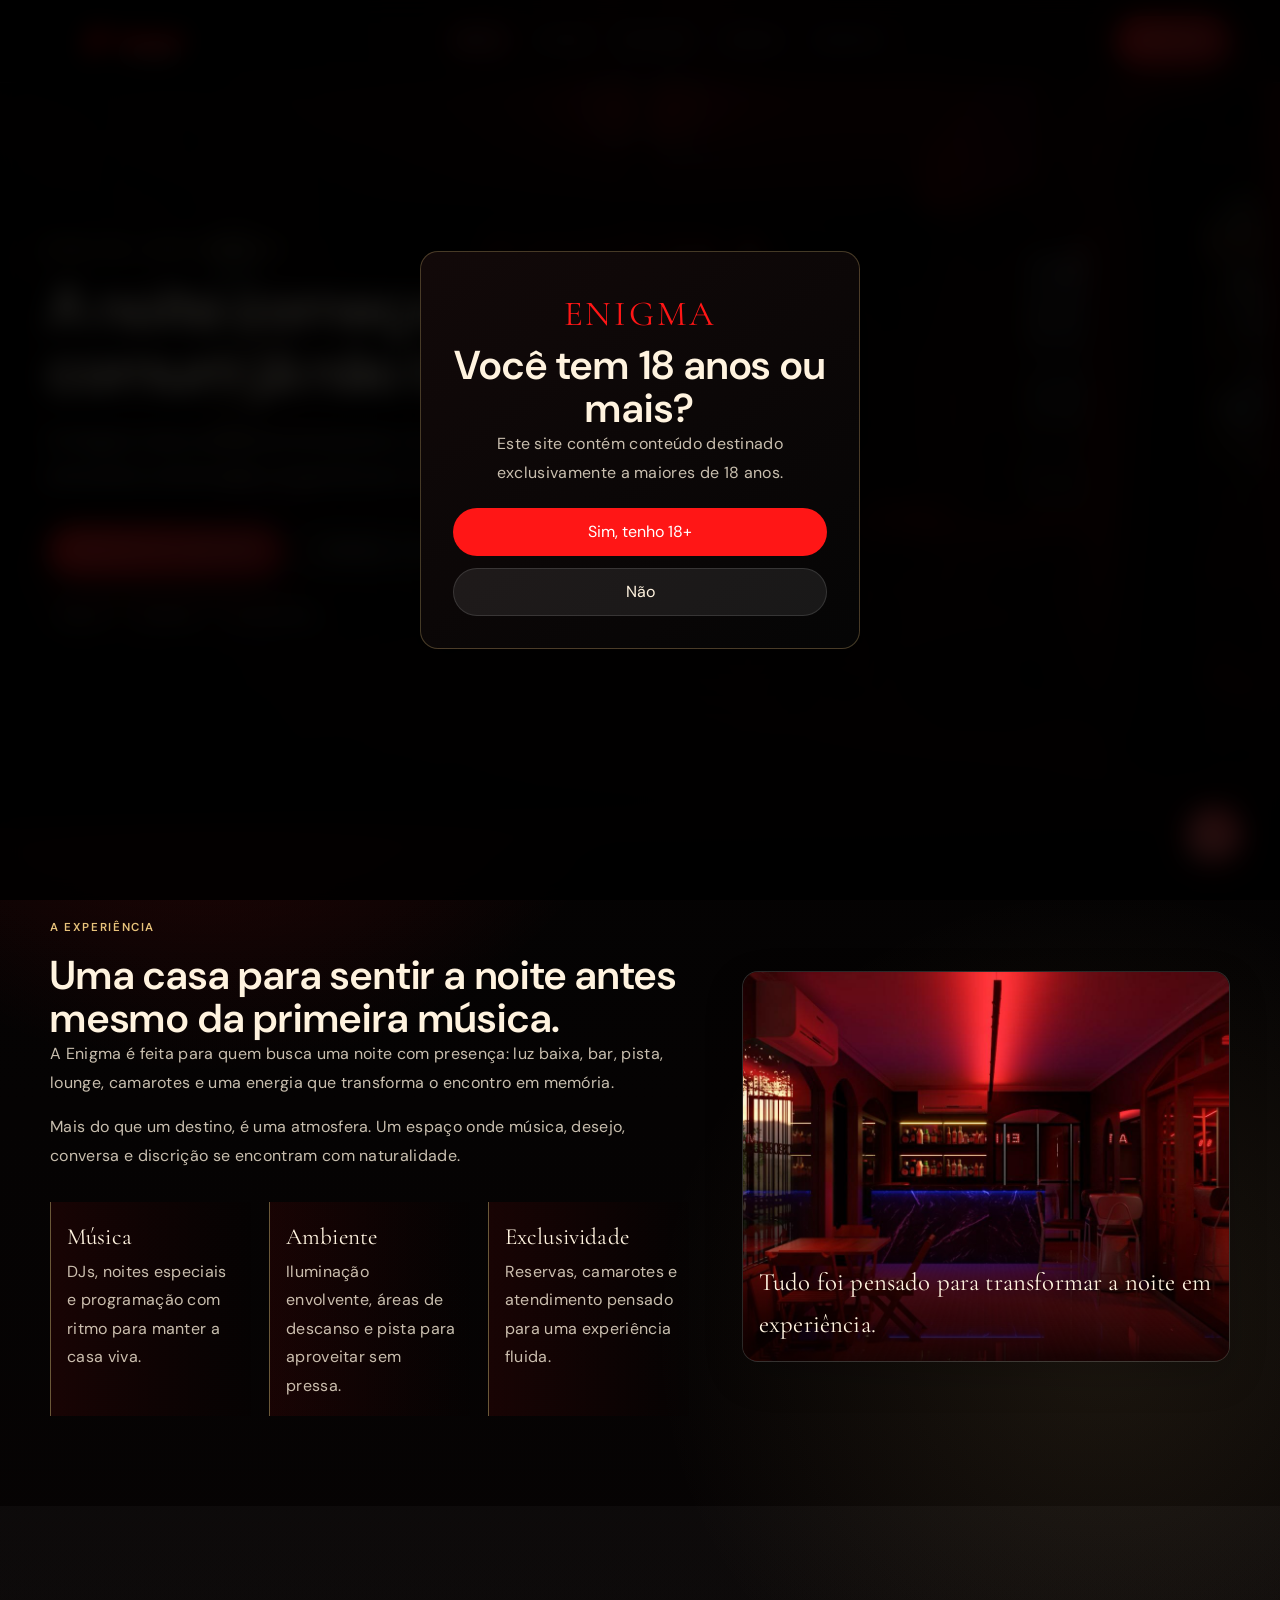
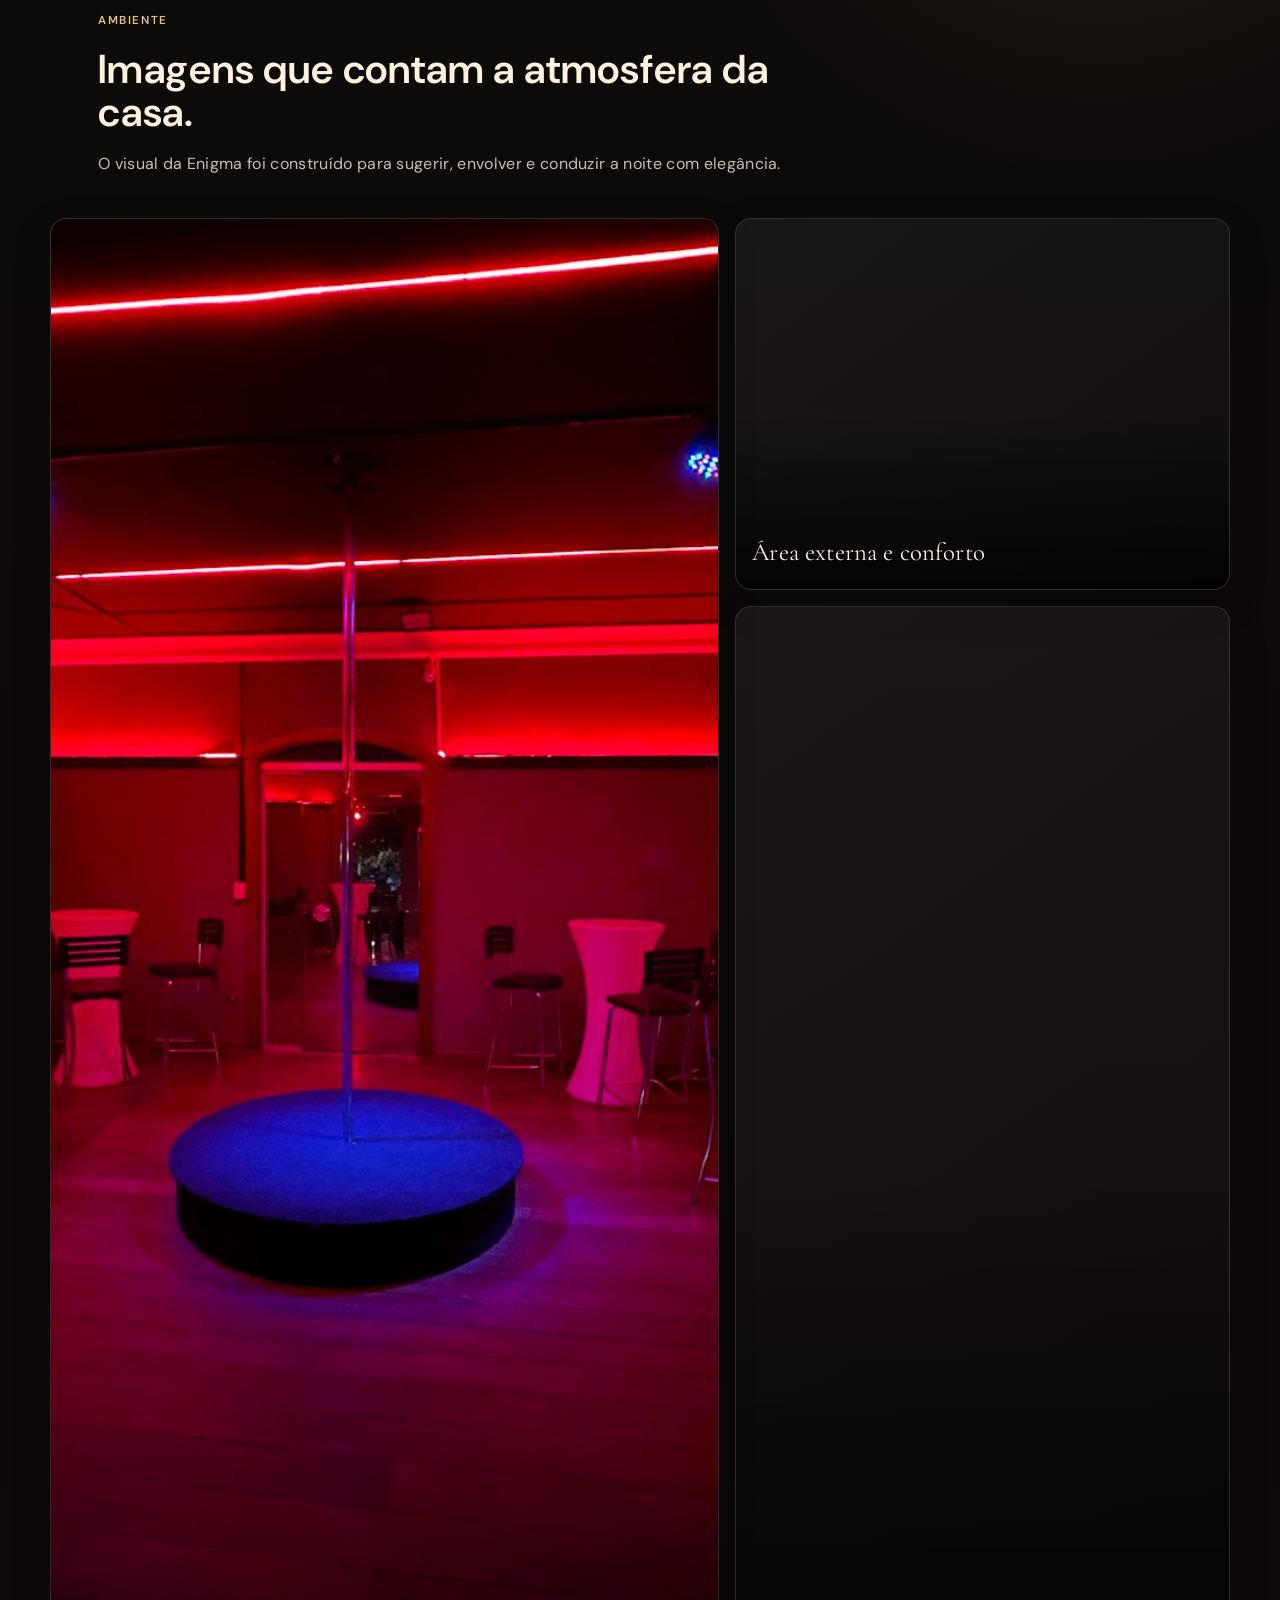
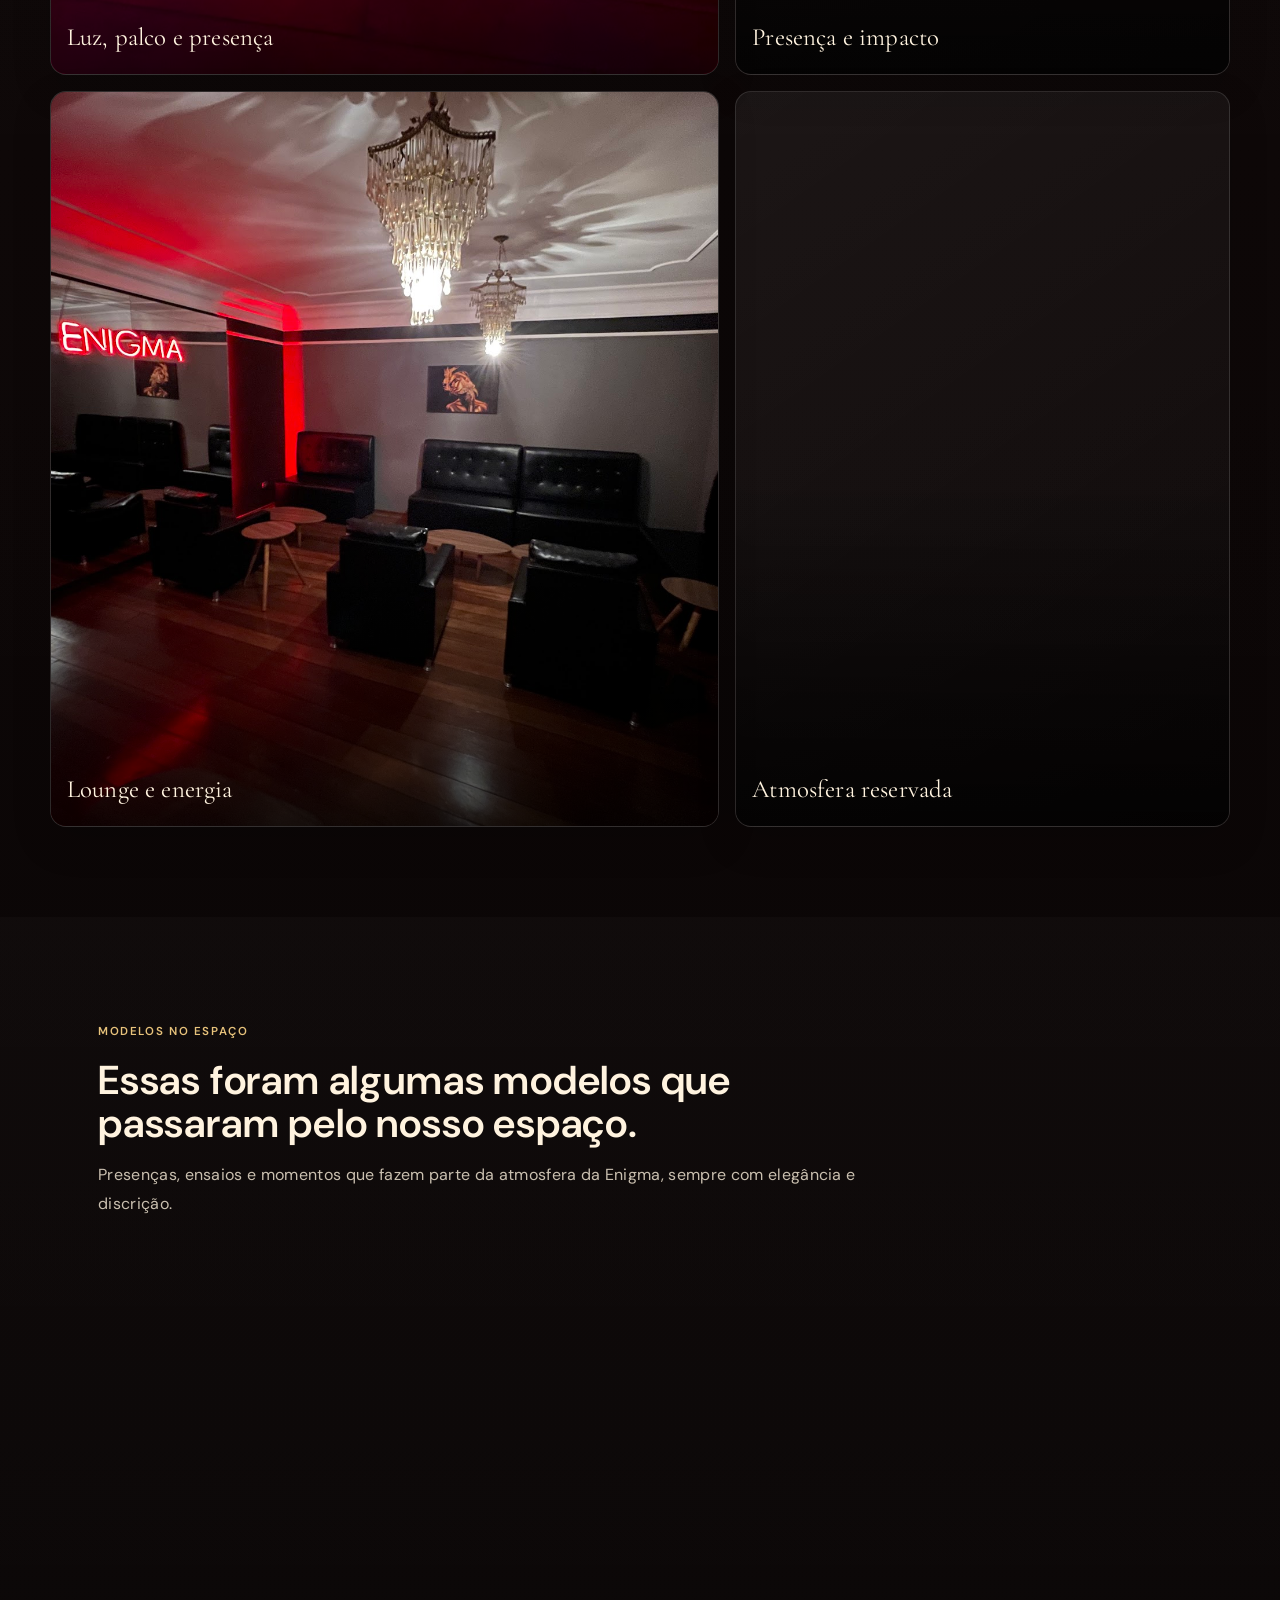
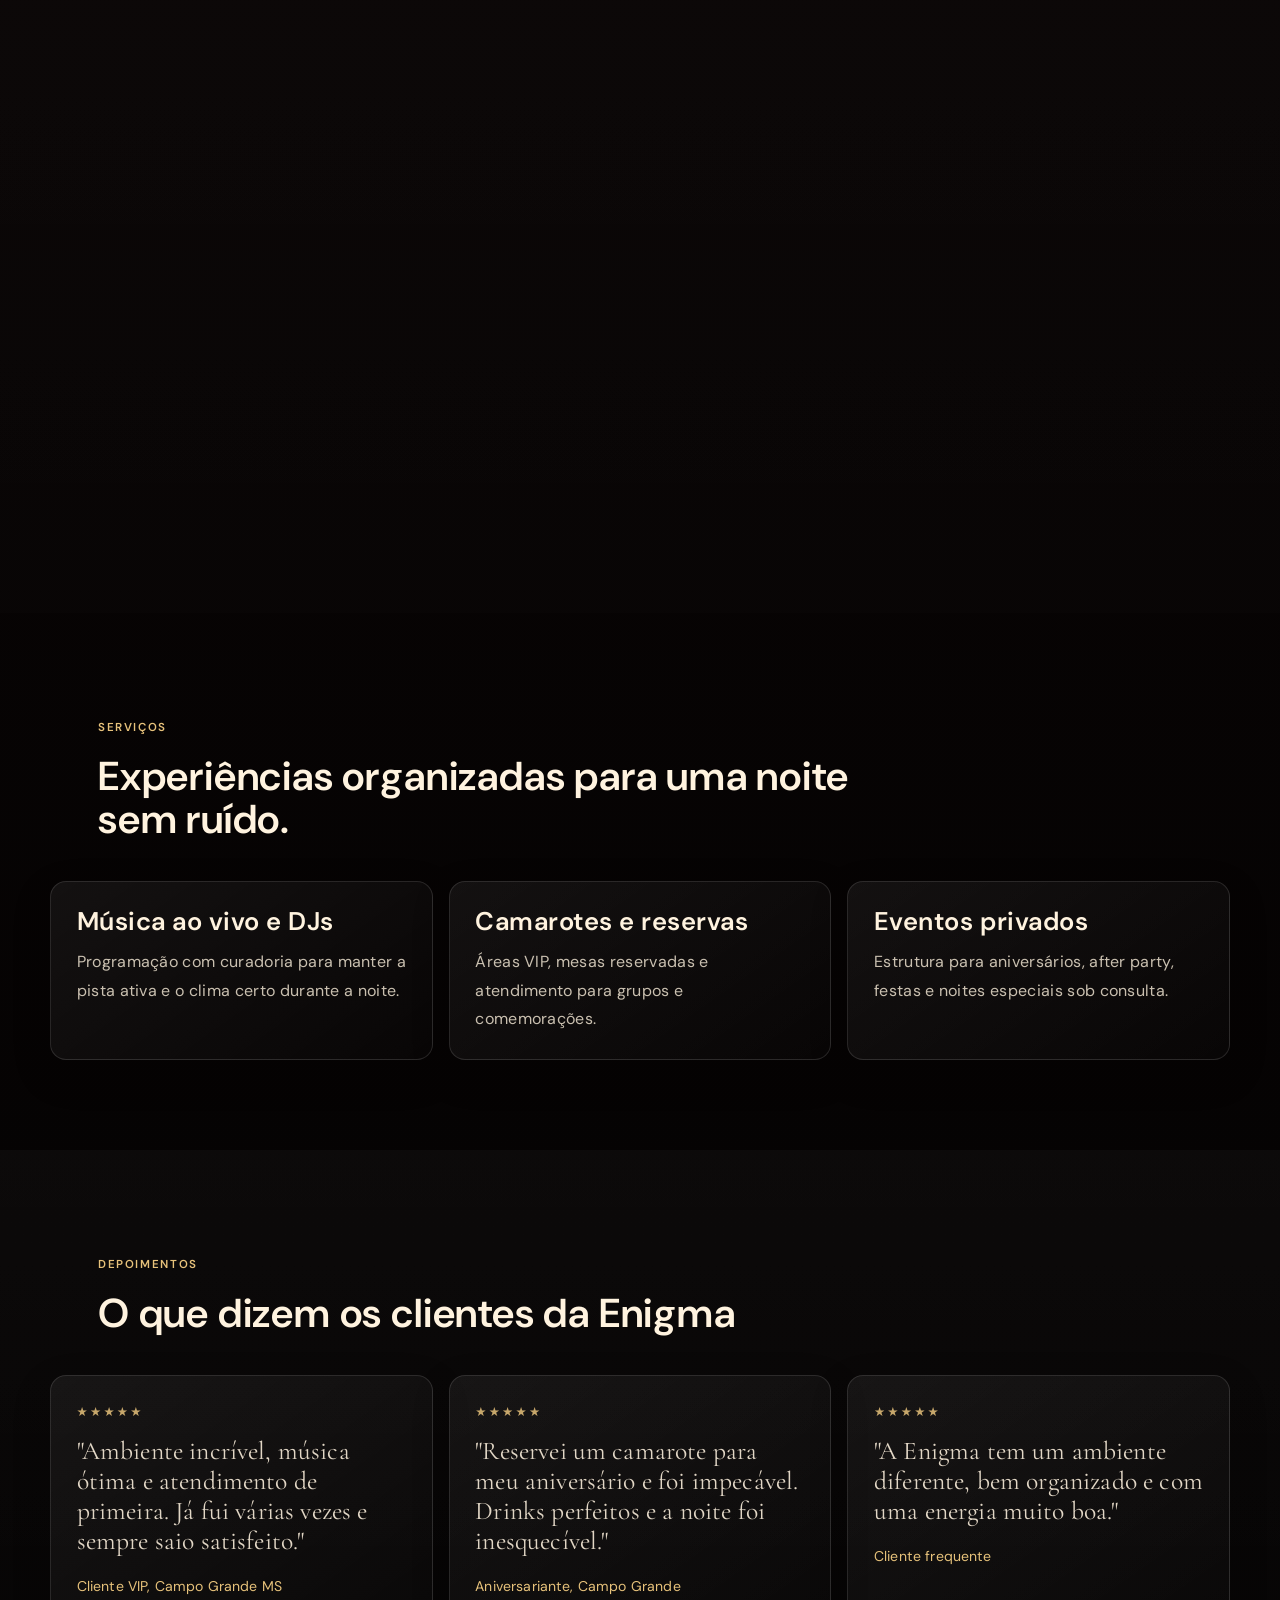
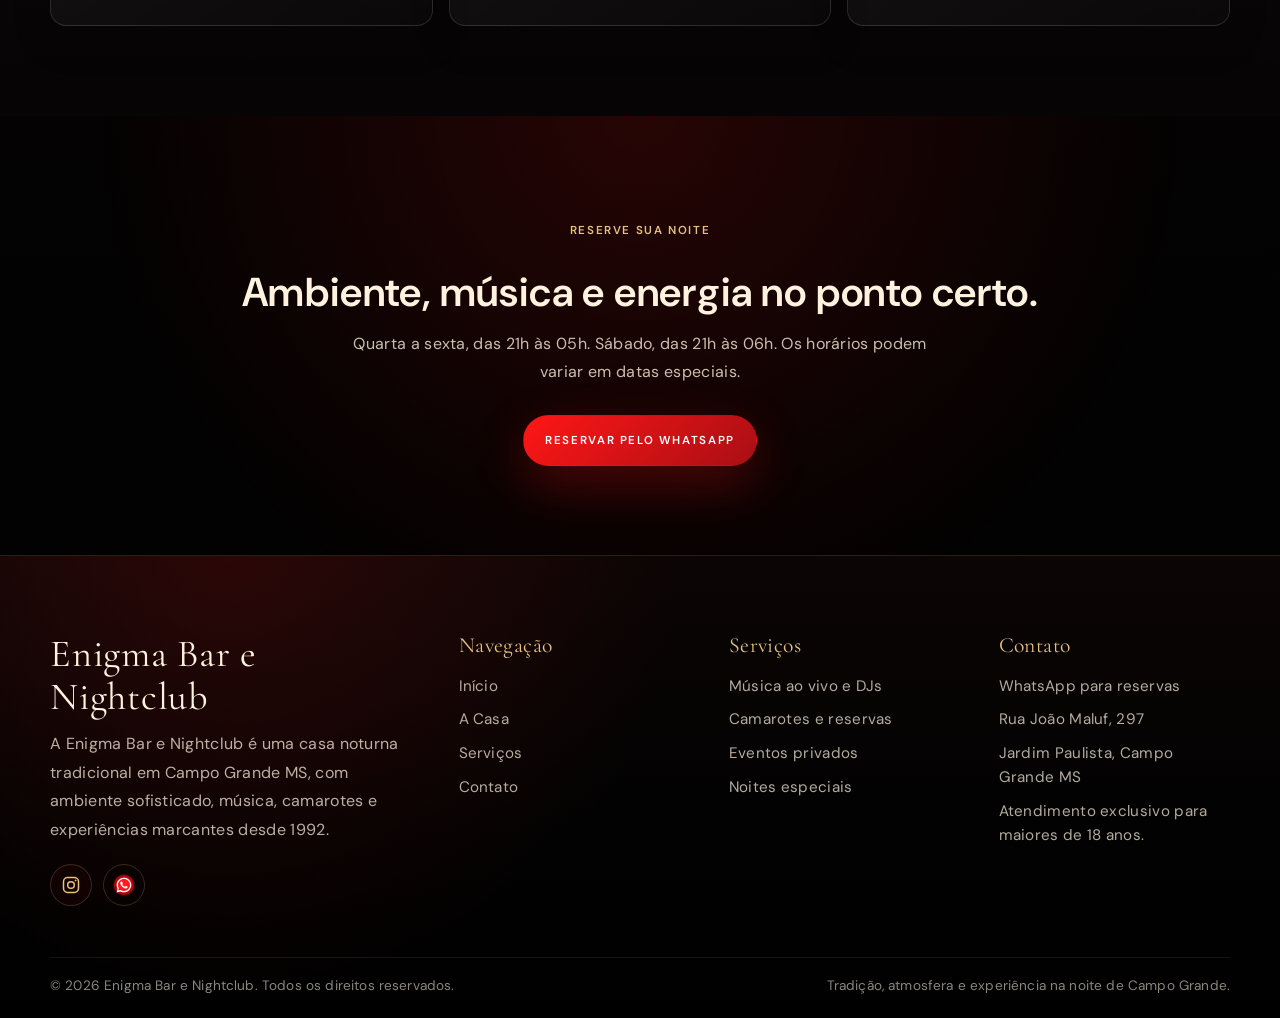
==== commit ec15d14e: "Use clean page URLs" ====
--- a/index.html
+++ b/index.html
@@ -1,4 +1,4 @@
-<!doctype html>
+﻿<!doctype html>
 <html lang="pt-BR">
   <head>
     <meta charset="utf-8">
@@ -6,7 +6,7 @@
     <title>Enigma Bar e Nightclub | Casa Noturna em Campo Grande MS</title>
     <meta name="description" content="Enigma Bar e Nightclub, casa noturna em Campo Grande MS desde 1992. Ambiente VIP, música ao vivo, camarotes e pista de dança. Reserve pelo WhatsApp.">
     <meta name="keywords" content="casa noturna Campo Grande MS, boate Campo Grande, Enigma nightclub, camarote Campo Grande, música ao vivo Campo Grande">
-    <link rel="canonical" href="https://seudominio.com.br/index.html">
+    <link rel="canonical" href="https://seudominio.com.br/">
     <meta property="og:title" content="Enigma Bar e Nightclub | Casa Noturna em Campo Grande MS">
     <meta property="og:description" content="Desde 1992, referência da vida noturna em Campo Grande MS. Música, ambiente VIP e noites inesquecíveis.">
     <meta property="og:type" content="website">
@@ -27,16 +27,16 @@
   <body data-page="home">
     <a class="skip-link" href="#conteudo">Ir para o conteúdo</a>
     <div id="modal-maioridade" class="modal-maioridade" role="dialog" aria-modal="true" aria-labelledby="modal-titulo"><div class="modal-box"><div class="logo-modal">ENIGMA</div><h2 id="modal-titulo">Você tem 18 anos ou mais?</h2><p>Este site contém conteúdo destinado exclusivamente a maiores de 18 anos.</p><div class="modal-botoes"><button id="btn-sim" class="btn-sim">Sim, tenho 18+</button><button id="btn-nao" class="btn-nao">Não</button></div></div></div>
-    <header class="site-header" data-header><div class="container header-inner"><a href="index.html" class="logo" aria-label="Enigma Bar e Nightclub, página inicial"><img src="assets/images/logo-enigma.png" alt="Logo Enigma Bar e Nightclub"></a><button class="nav-toggle" type="button" aria-label="Abrir menu" aria-expanded="false" data-menu-toggle><span></span><span></span><span></span></button><nav class="main-nav" data-menu><a href="index.html" data-nav="home">Início</a><a href="sobre.html" data-nav="sobre">A Casa</a><a href="servicos.html" data-nav="servicos">Serviços</a><a href="/agenda" data-nav="agenda">Agenda</a><a href="contato.html" data-nav="contato">Contato</a></nav><a class="btn btn-primary header-cta" href="#" data-whatsapp data-message="Olá, quero reservar na Enigma.">Reservar</a></div></header>
+    <header class="site-header" data-header><div class="container header-inner"><a href="/" class="logo" aria-label="Enigma Bar e Nightclub, página inicial"><img src="assets/images/logo-enigma.png" alt="Logo Enigma Bar e Nightclub"></a><button class="nav-toggle" type="button" aria-label="Abrir menu" aria-expanded="false" data-menu-toggle><span></span><span></span><span></span></button><nav class="main-nav" data-menu><a href="/" data-nav="home">Início</a><a href="/sobre" data-nav="sobre">A Casa</a><a href="/servicos" data-nav="servicos">Serviços</a><a href="/agenda" data-nav="agenda">Agenda</a><a href="/contato" data-nav="contato">Contato</a></nav><a class="btn btn-primary header-cta" href="#" data-whatsapp data-message="Olá, quero reservar na Enigma.">Reservar</a></div></header>
     <main id="conteudo">
-      <section class="hero" aria-labelledby="hero-title"><div class="hero-media" aria-hidden="true"><img src="assets/images/lounge-letreiro-enigma.jpg" alt="Lounge da Enigma Bar e Nightclub com letreiro iluminado em Campo Grande MS"></div><div class="hero-overlay"></div><div class="container hero-grid"><div class="hero-content reveal"><p class="eyebrow">Desde 1992 • Campo Grande MS</p><h1 id="hero-title">A noite começa quando o comum já não basta.</h1><p class="hero-copy">A Enigma reúne ambiente envolvente, atendimento discreto, música, atmosfera sofisticada e experiências marcantes em Campo Grande MS.</p><div class="hero-actions"><a class="btn btn-primary" href="#" data-whatsapp data-message="Olá, quero reservar pelo WhatsApp na Enigma.">Reservar pelo WhatsApp</a><a class="btn btn-secondary" href="sobre.html">Conheça a casa</a></div><div class="hero-note"><span>Música</span><span>Ambiente</span><span>Exclusividade</span></div></div></div></section>
+      <section class="hero" aria-labelledby="hero-title"><div class="hero-media" aria-hidden="true"><img src="assets/images/lounge-letreiro-enigma.jpg" alt="Lounge da Enigma Bar e Nightclub com letreiro iluminado em Campo Grande MS"></div><div class="hero-overlay"></div><div class="container hero-grid"><div class="hero-content reveal"><p class="eyebrow">Desde 1992 • Campo Grande MS</p><h1 id="hero-title">A noite começa quando o comum já não basta.</h1><p class="hero-copy">A Enigma reúne ambiente envolvente, atendimento discreto, música, atmosfera sofisticada e experiências marcantes em Campo Grande MS.</p><div class="hero-actions"><a class="btn btn-primary" href="#" data-whatsapp data-message="Olá, quero reservar pelo WhatsApp na Enigma.">Reservar pelo WhatsApp</a><a class="btn btn-secondary" href="/sobre">Conheça a casa</a></div><div class="hero-note"><span>Música</span><span>Ambiente</span><span>Exclusividade</span></div></div></div></section>
       <section class="section"><div class="container split"><div class="copy reveal"><p class="eyebrow">A experiência</p><h2>Uma casa para sentir a noite antes mesmo da primeira música.</h2><p>A Enigma é feita para quem busca uma noite com presença: luz baixa, bar, pista, lounge, camarotes e uma energia que transforma o encontro em memória.</p><p>Mais do que um destino, é uma atmosfera. Um espaço onde música, desejo, conversa e discrição se encontram com naturalidade.</p><div class="highlight-row"><div class="highlight"><strong>Música</strong><p>DJs, noites especiais e programação com ritmo para manter a casa viva.</p></div><div class="highlight"><strong>Ambiente</strong><p>Iluminação envolvente, áreas de descanso e pista para aproveitar sem pressa.</p></div><div class="highlight"><strong>Exclusividade</strong><p>Reservas, camarotes e atendimento pensado para uma experiência fluida.</p></div></div></div><div class="visual-card reveal"><img src="assets/images/bar-enigma-vermelho.jpg" alt="Bar da Enigma com iluminação vermelha e balcão iluminado" width="1000" height="800" loading="lazy" decoding="async"><span class="visual-caption">Tudo foi pensado para transformar a noite em experiência.</span></div></div></section>
       <section class="section section-muted"><div class="container"><div class="section-head reveal"><p class="eyebrow">Ambiente</p><h2>Imagens que contam a atmosfera da casa.</h2><p>O visual da Enigma foi construído para sugerir, envolver e conduzir a noite com elegância.</p></div><div class="visual-grid"><div class="visual-card large reveal"><img src="assets/images/palco-luzes-vermelhas.jpg" alt="Palco e pista da Enigma com iluminação vermelha" width="1690" height="1268" loading="lazy" decoding="async"><span class="visual-caption">Luz, palco e presença</span></div><div class="visual-card reveal"><img src="assets/images/patio-piscina-enigma.jpg" alt="Pátio externo da Enigma com piscina e mesas ao ar livre" width="1690" height="1268" loading="lazy" decoding="async"><span class="visual-caption">Área externa e conforto</span></div><div class="visual-card reveal portrait-card"><img src="assets/images/luxury-performance-black.jpeg" alt="Artista em noite temática da Enigma Bar e Nightclub" width="800" height="1000" loading="lazy" decoding="async"><span class="visual-caption">Presença e impacto</span></div><div class="visual-card reveal"><img src="assets/images/lounge-candelabros-enigma.jpg" alt="Lounge interno da Enigma com sofás e lustres" width="1690" height="1268" loading="lazy" decoding="async"><span class="visual-caption">Lounge e energia</span></div><div class="visual-card reveal portrait-card"><img src="assets/images/vip-suite-white.jpeg" alt="Artista em ambiente reservado da Enigma" width="800" height="1000" loading="lazy" decoding="async"><span class="visual-caption">Atmosfera reservada</span></div></div></div></section>
       <section class="section section-muted modelos-section"><div class="container"><div class="section-head reveal"><p class="eyebrow">Modelos no espaço</p><h2>Essas foram algumas modelos que passaram pelo nosso espaço.</h2><p>Presenças, ensaios e momentos que fazem parte da atmosfera da Enigma, sempre com elegância e discrição.</p></div><div class="model-grid"><div class="visual-card reveal portrait-card"><img src="assets/images/modelo-passou-01.jpeg" alt="Modelo em ensaio elegante que passou pela Enigma" width="800" height="1200" loading="lazy" decoding="async"></div><div class="visual-card reveal portrait-card"><img src="assets/images/modelo-passou-02.jpeg" alt="Modelo em área externa da Enigma" width="800" height="1200" loading="lazy" decoding="async"></div><div class="visual-card reveal portrait-card"><img src="assets/images/modelo-passou-03.jpeg" alt="Modelo em ambiente reservado da Enigma" width="800" height="1200" loading="lazy" decoding="async"></div><div class="visual-card reveal portrait-card"><img src="assets/images/modelo-passou-04.jpeg" alt="Modelo em ensaio com faixa e bandeira do Brasil" width="800" height="1200" loading="lazy" decoding="async"></div><div class="visual-card reveal portrait-card"><img src="assets/images/modelo-passou-05.jpeg" alt="Modelo em editorial com bandeira do Brasil" width="800" height="1200" loading="lazy" decoding="async"></div><div class="visual-card reveal portrait-card"><img src="assets/images/modelo-passou-06.jpeg" alt="Modelo em ensaio de estúdio que passou pela Enigma" width="800" height="1200" loading="lazy" decoding="async"></div><div class="visual-card reveal portrait-card"><img src="assets/images/modelo-passou-07.jpeg" alt="Modelo em ensaio sofisticado com porta de madeira" width="800" height="1200" loading="lazy" decoding="async"></div><div class="visual-card reveal portrait-card"><img src="assets/images/modelo-passou-08.jpeg" alt="Modelo em área externa com piscina da Enigma" width="800" height="1200" loading="lazy" decoding="async"></div></div></div></section>      <section class="section"><div class="container"><div class="section-head reveal"><p class="eyebrow">Serviços</p><h2>Experiências organizadas para uma noite sem ruído.</h2></div><div class="service-grid"><article class="service-card reveal"><h3>Música ao vivo e DJs</h3><p>Programação com curadoria para manter a pista ativa e o clima certo durante a noite.</p></article><article class="service-card reveal"><h3>Camarotes e reservas</h3><p>Áreas VIP, mesas reservadas e atendimento para grupos e comemorações.</p></article><article class="service-card reveal"><h3>Eventos privados</h3><p>Estrutura para aniversários, after party, festas e noites especiais sob consulta.</p></article></div></div></section>
       <section class="section section-muted"><div class="container"><div class="section-head reveal"><p class="eyebrow">Depoimentos</p><h2>O que dizem os clientes da Enigma</h2></div><div class="testimonial-grid"><article class="testimonial-card reveal"><div class="stars">★★★★★</div><blockquote>"Ambiente incrível, música ótima e atendimento de primeira. Já fui várias vezes e sempre saio satisfeito."</blockquote><cite>Cliente VIP, Campo Grande MS</cite></article><article class="testimonial-card reveal"><div class="stars">★★★★★</div><blockquote>"Reservei um camarote para meu aniversário e foi impecável. Drinks perfeitos e a noite foi inesquecível."</blockquote><cite>Aniversariante, Campo Grande</cite></article><article class="testimonial-card reveal"><div class="stars">★★★★★</div><blockquote>"A Enigma tem um ambiente diferente, bem organizado e com uma energia muito boa."</blockquote><cite>Cliente frequente</cite></article></div></div></section>
       <section class="final-cta"><div class="container reveal"><p class="eyebrow">Reserve sua noite</p><h2>Ambiente, música e energia no ponto certo.</h2><p>Quarta a sexta, das 21h às 05h. Sábado, das 21h às 06h. Os horários podem variar em datas especiais.</p><a class="btn btn-primary" href="#" data-whatsapp data-message="Olá, quero reservar minha noite na Enigma.">Reservar pelo WhatsApp</a></div></section>
     </main>
-    <footer class="site-footer"><div class="container footer-main"><div class="footer-brand"><h3>Enigma Bar e Nightclub</h3><p>A Enigma Bar e Nightclub é uma casa noturna tradicional em Campo Grande MS, com ambiente sofisticado, música, camarotes e experiências marcantes desde 1992.</p><div class="footer-redes"><a href="https://www.instagram.com/enigma.nightclubcg?igsh=Y29ieXZqZmYwdXkz&utm_source=qr" target="_blank" rel="noopener noreferrer" aria-label="Instagram da Enigma"><svg viewBox="0 0 24 24" aria-hidden="true"><rect x="3" y="3" width="18" height="18" rx="5"></rect><circle cx="12" cy="12" r="4"></circle><circle cx="17.5" cy="6.5" r="1.1"></circle></svg></a><a class="footer-whatsapp" href="https://wa.me/556791723390" target="_blank" rel="noopener noreferrer" aria-label="WhatsApp da Enigma"><img src="assets/whatsapp-float.svg" alt=""></a></div></div><nav class="footer-col" aria-label="Links principais"><h3>Navegação</h3><a href="index.html">Início</a><a href="sobre.html">A Casa</a><a href="servicos.html">Serviços</a><a href="contato.html">Contato</a></nav><div class="footer-col"><h3>Serviços</h3><p>Música ao vivo e DJs</p><p>Camarotes e reservas</p><p>Eventos privados</p><p>Noites especiais</p></div><div class="footer-col"><h3>Contato</h3><a href="https://wa.me/556791723390" target="_blank" rel="noopener noreferrer">WhatsApp para reservas</a><p>Rua João Maluf, 297</p><p>Jardim Paulista, Campo Grande MS</p><p>Atendimento exclusivo para maiores de 18 anos.</p></div></div><div class="container footer-bottom"><span>&copy; 2026 Enigma Bar e Nightclub. Todos os direitos reservados.</span><span>Tradição, atmosfera e experiência na noite de Campo Grande.</span></div></footer>
+    <footer class="site-footer"><div class="container footer-main"><div class="footer-brand"><h3>Enigma Bar e Nightclub</h3><p>A Enigma Bar e Nightclub é uma casa noturna tradicional em Campo Grande MS, com ambiente sofisticado, música, camarotes e experiências marcantes desde 1992.</p><div class="footer-redes"><a href="https://www.instagram.com/enigma.nightclubcg?igsh=Y29ieXZqZmYwdXkz&utm_source=qr" target="_blank" rel="noopener noreferrer" aria-label="Instagram da Enigma"><svg viewBox="0 0 24 24" aria-hidden="true"><rect x="3" y="3" width="18" height="18" rx="5"></rect><circle cx="12" cy="12" r="4"></circle><circle cx="17.5" cy="6.5" r="1.1"></circle></svg></a><a class="footer-whatsapp" href="https://wa.me/556791723390" target="_blank" rel="noopener noreferrer" aria-label="WhatsApp da Enigma"><img src="assets/whatsapp-float.svg" alt=""></a></div></div><nav class="footer-col" aria-label="Links principais"><h3>Navegação</h3><a href="/">Início</a><a href="/sobre">A Casa</a><a href="/servicos">Serviços</a><a href="/contato">Contato</a></nav><div class="footer-col"><h3>Serviços</h3><p>Música ao vivo e DJs</p><p>Camarotes e reservas</p><p>Eventos privados</p><p>Noites especiais</p></div><div class="footer-col"><h3>Contato</h3><a href="https://wa.me/556791723390" target="_blank" rel="noopener noreferrer">WhatsApp para reservas</a><p>Rua João Maluf, 297</p><p>Jardim Paulista, Campo Grande MS</p><p>Atendimento exclusivo para maiores de 18 anos.</p></div></div><div class="container footer-bottom"><span>&copy; 2026 Enigma Bar e Nightclub. Todos os direitos reservados.</span><span>Tradição, atmosfera e experiência na noite de Campo Grande.</span></div></footer>
     <a href="https://wa.me/556791723390?text=Olá%2C%20vim%20pelo%20site%20e%20quero%20mais%20informações%20sobre%20a%20Enigma." class="whatsapp-float" target="_blank" rel="noopener noreferrer" aria-label="Falar no WhatsApp"><img src="assets/whatsapp-float.svg" alt="WhatsApp"></a>
     <script src="script.js" defer></script>
   </body>
